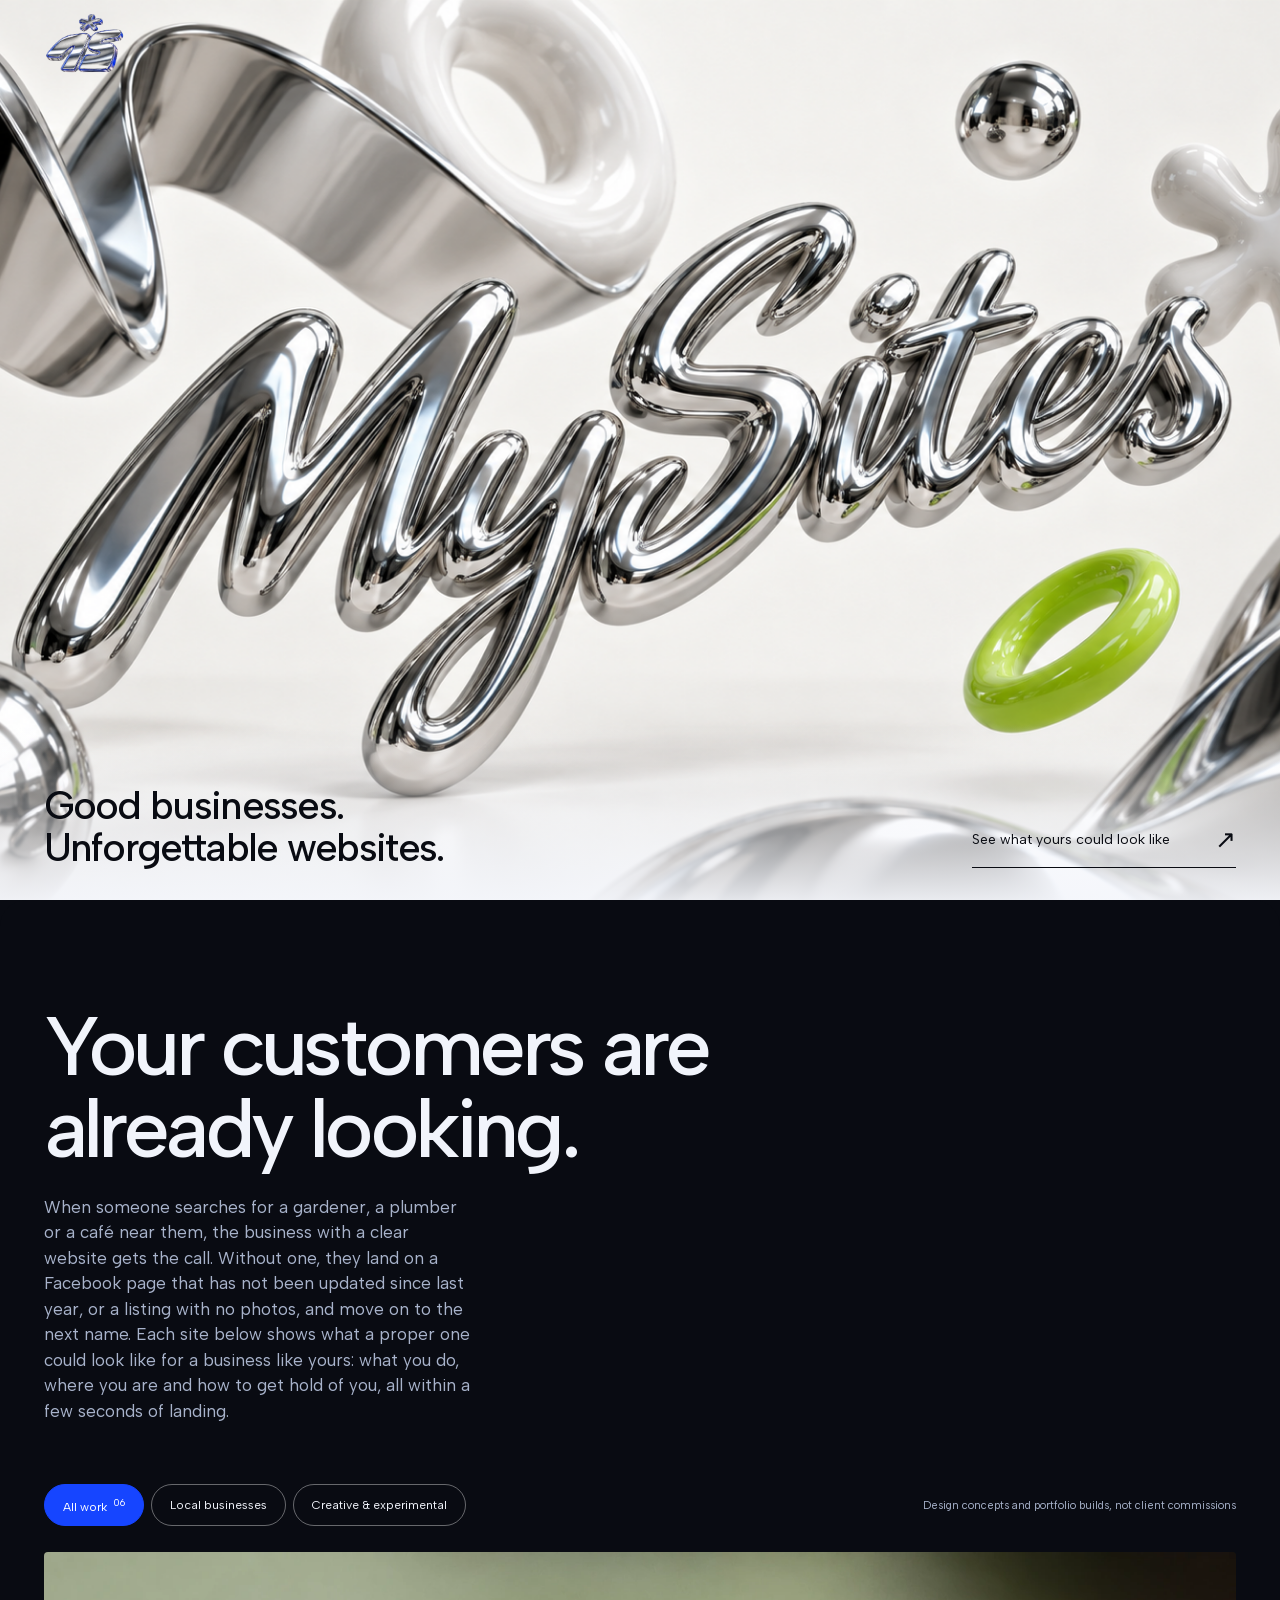
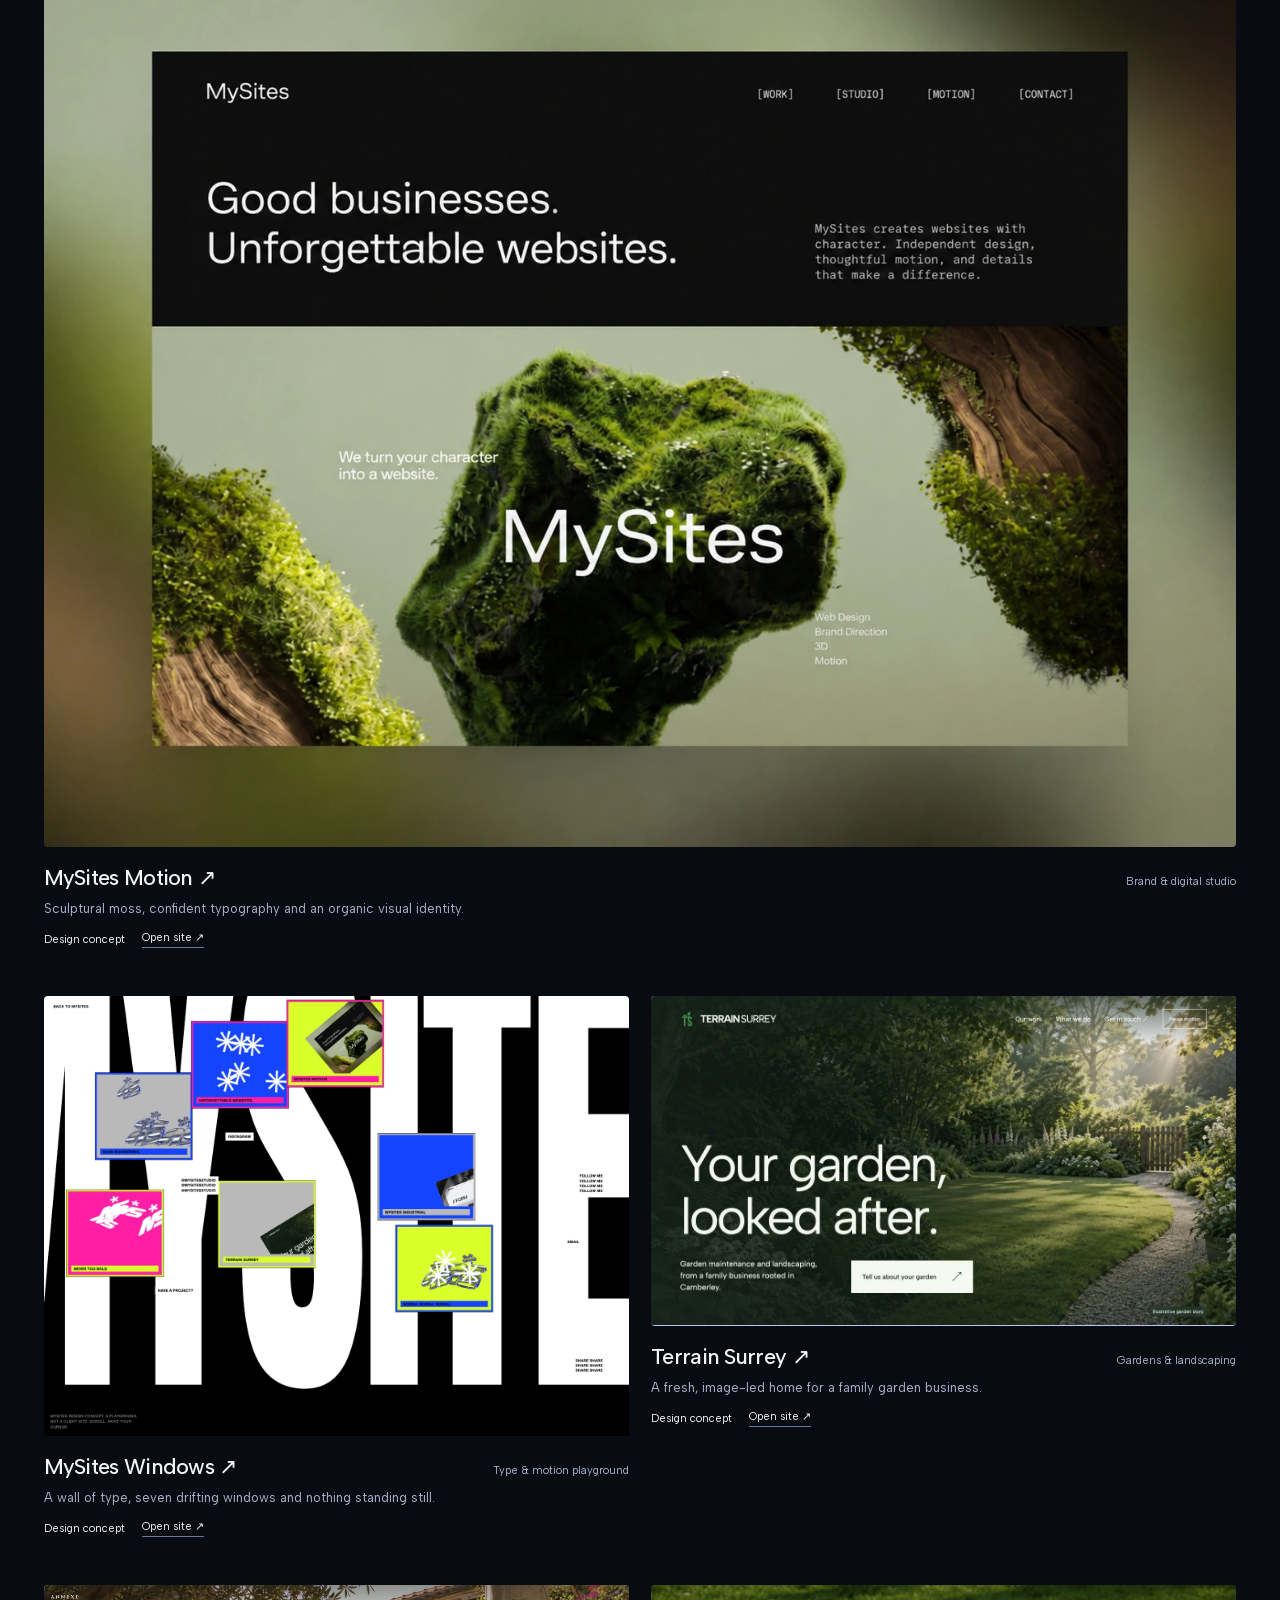
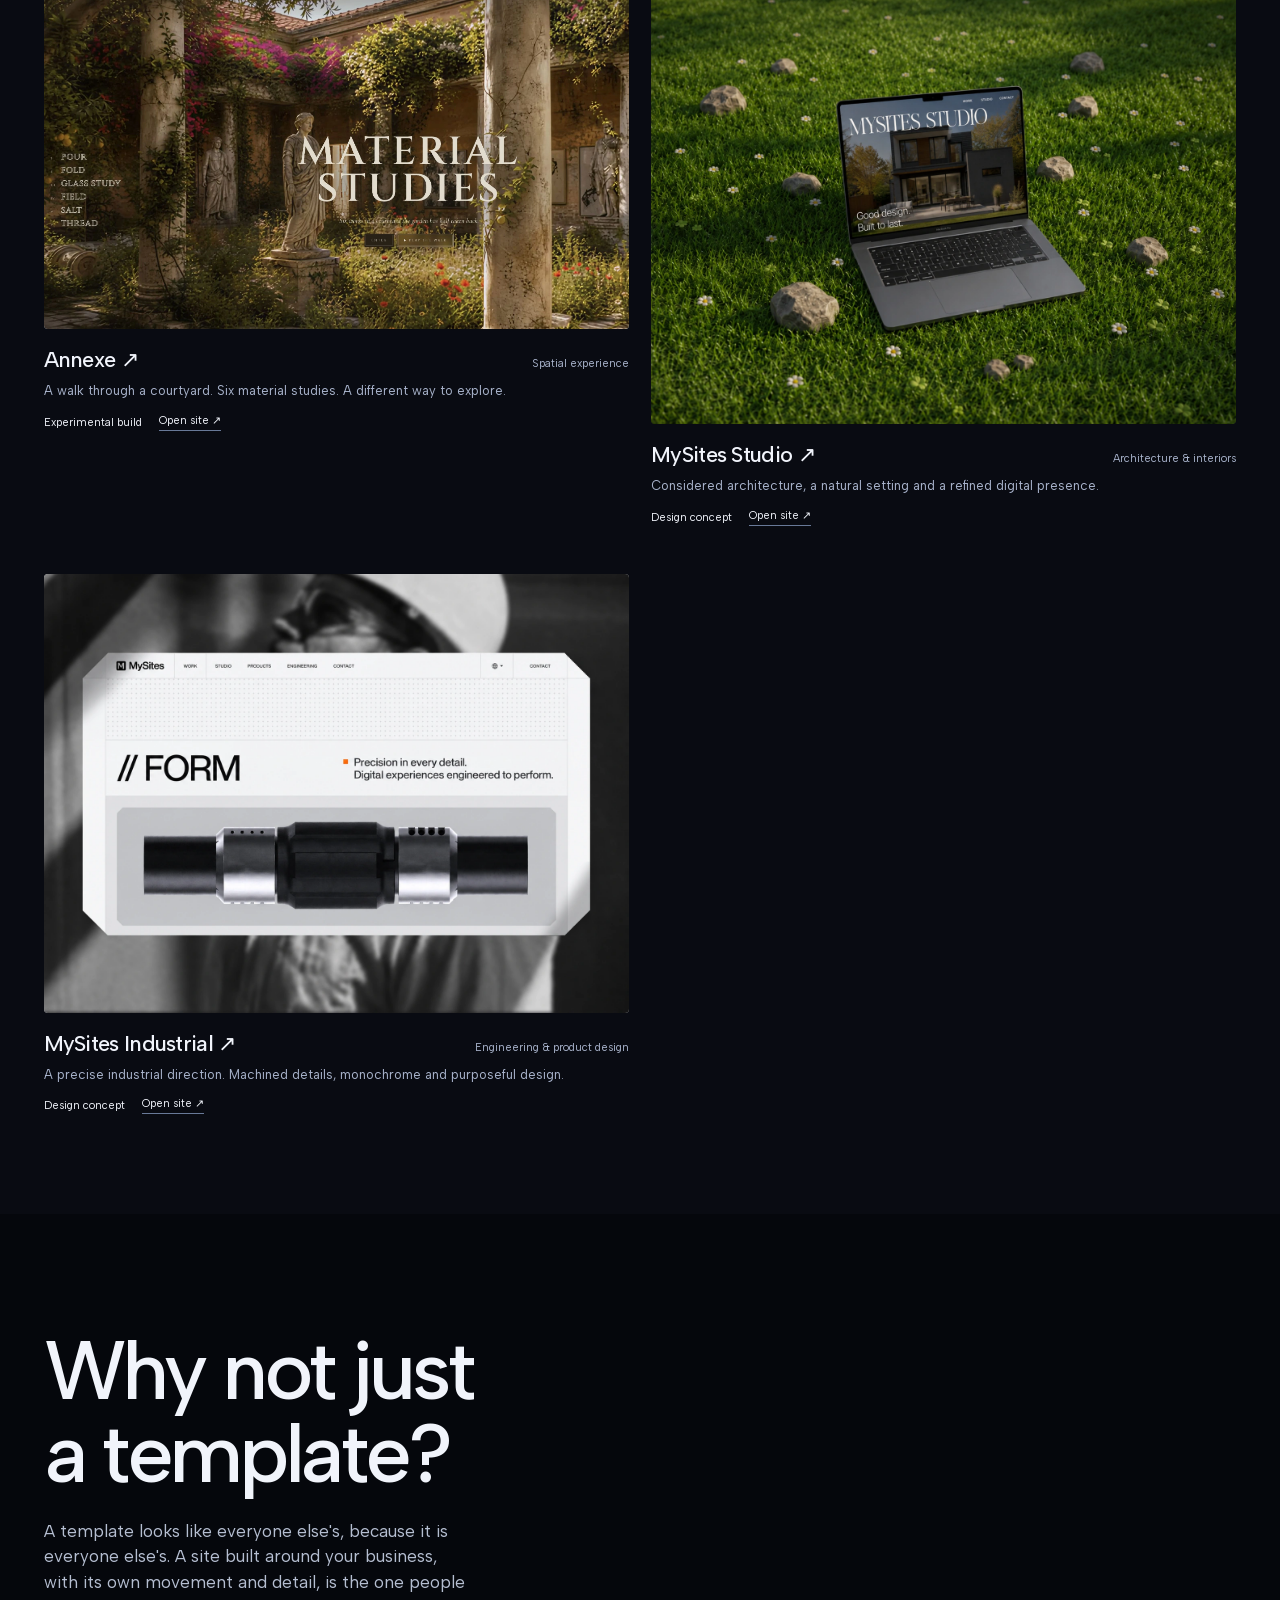
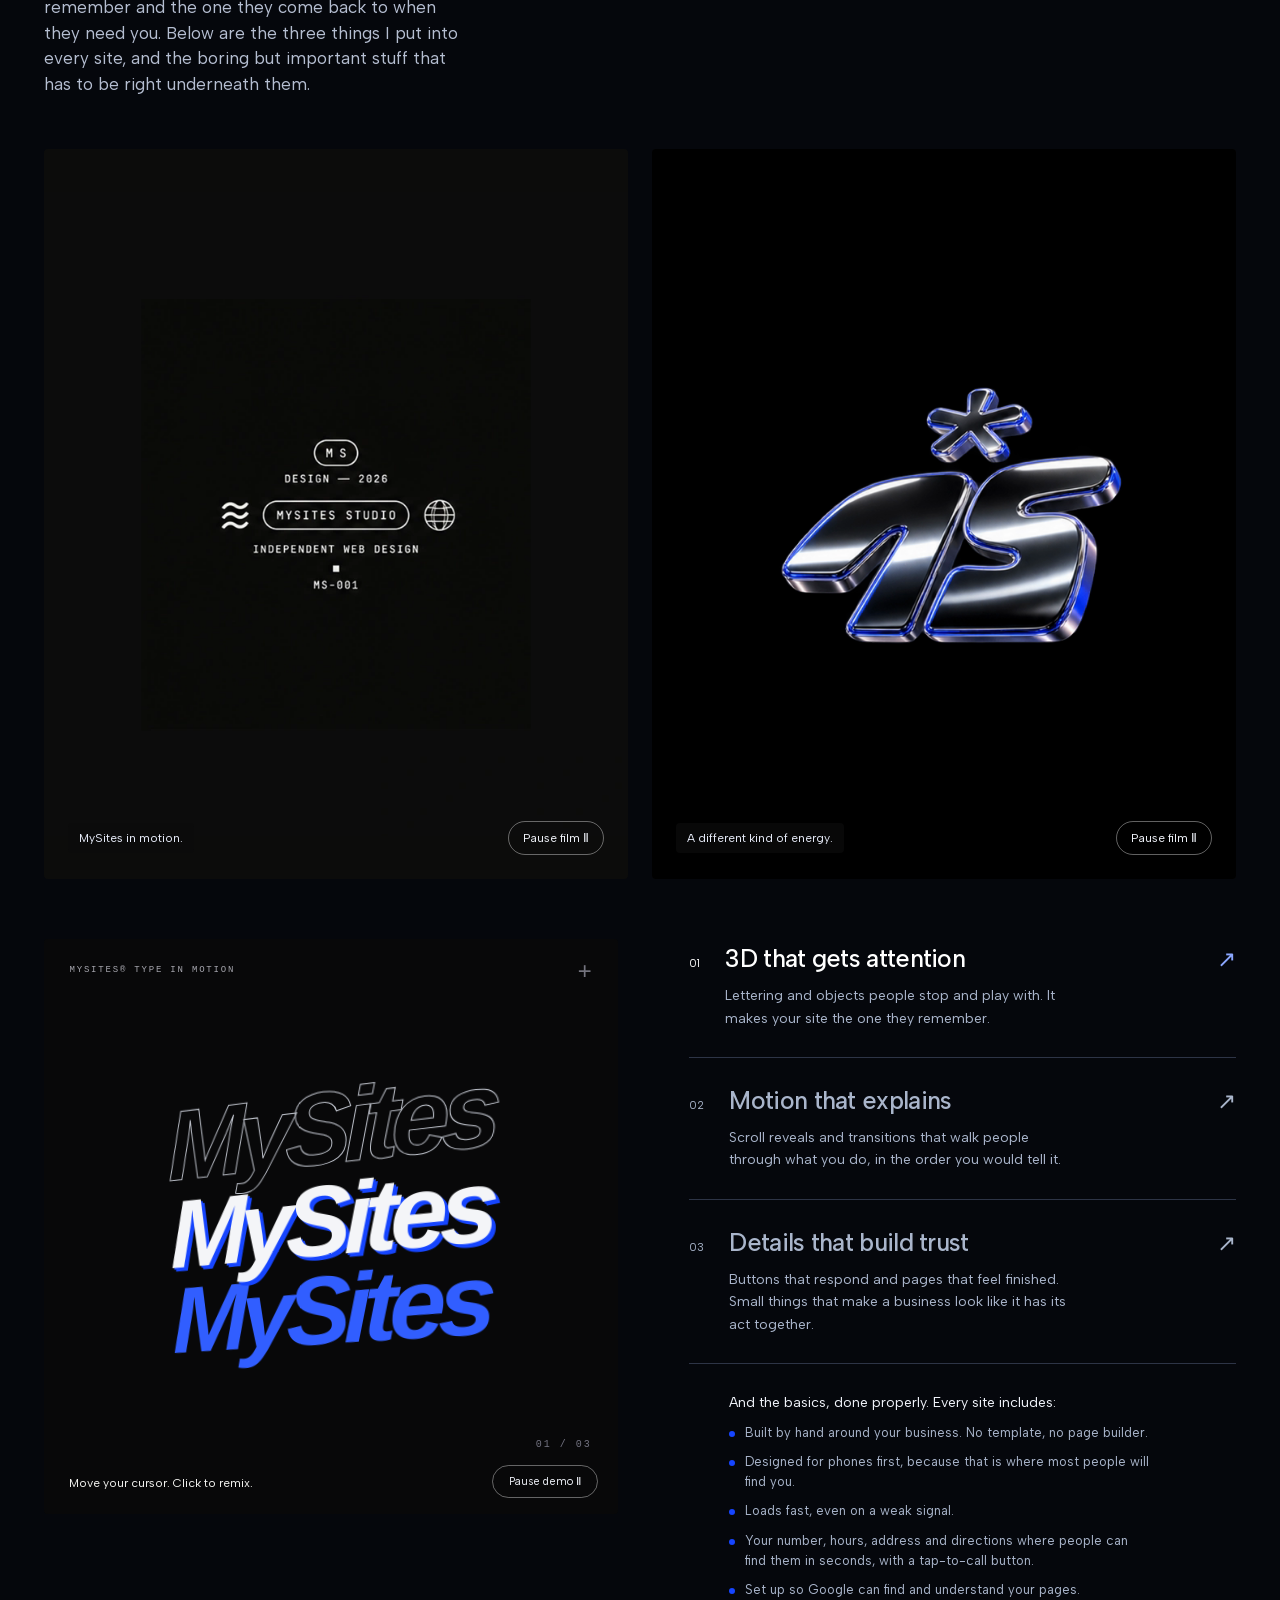
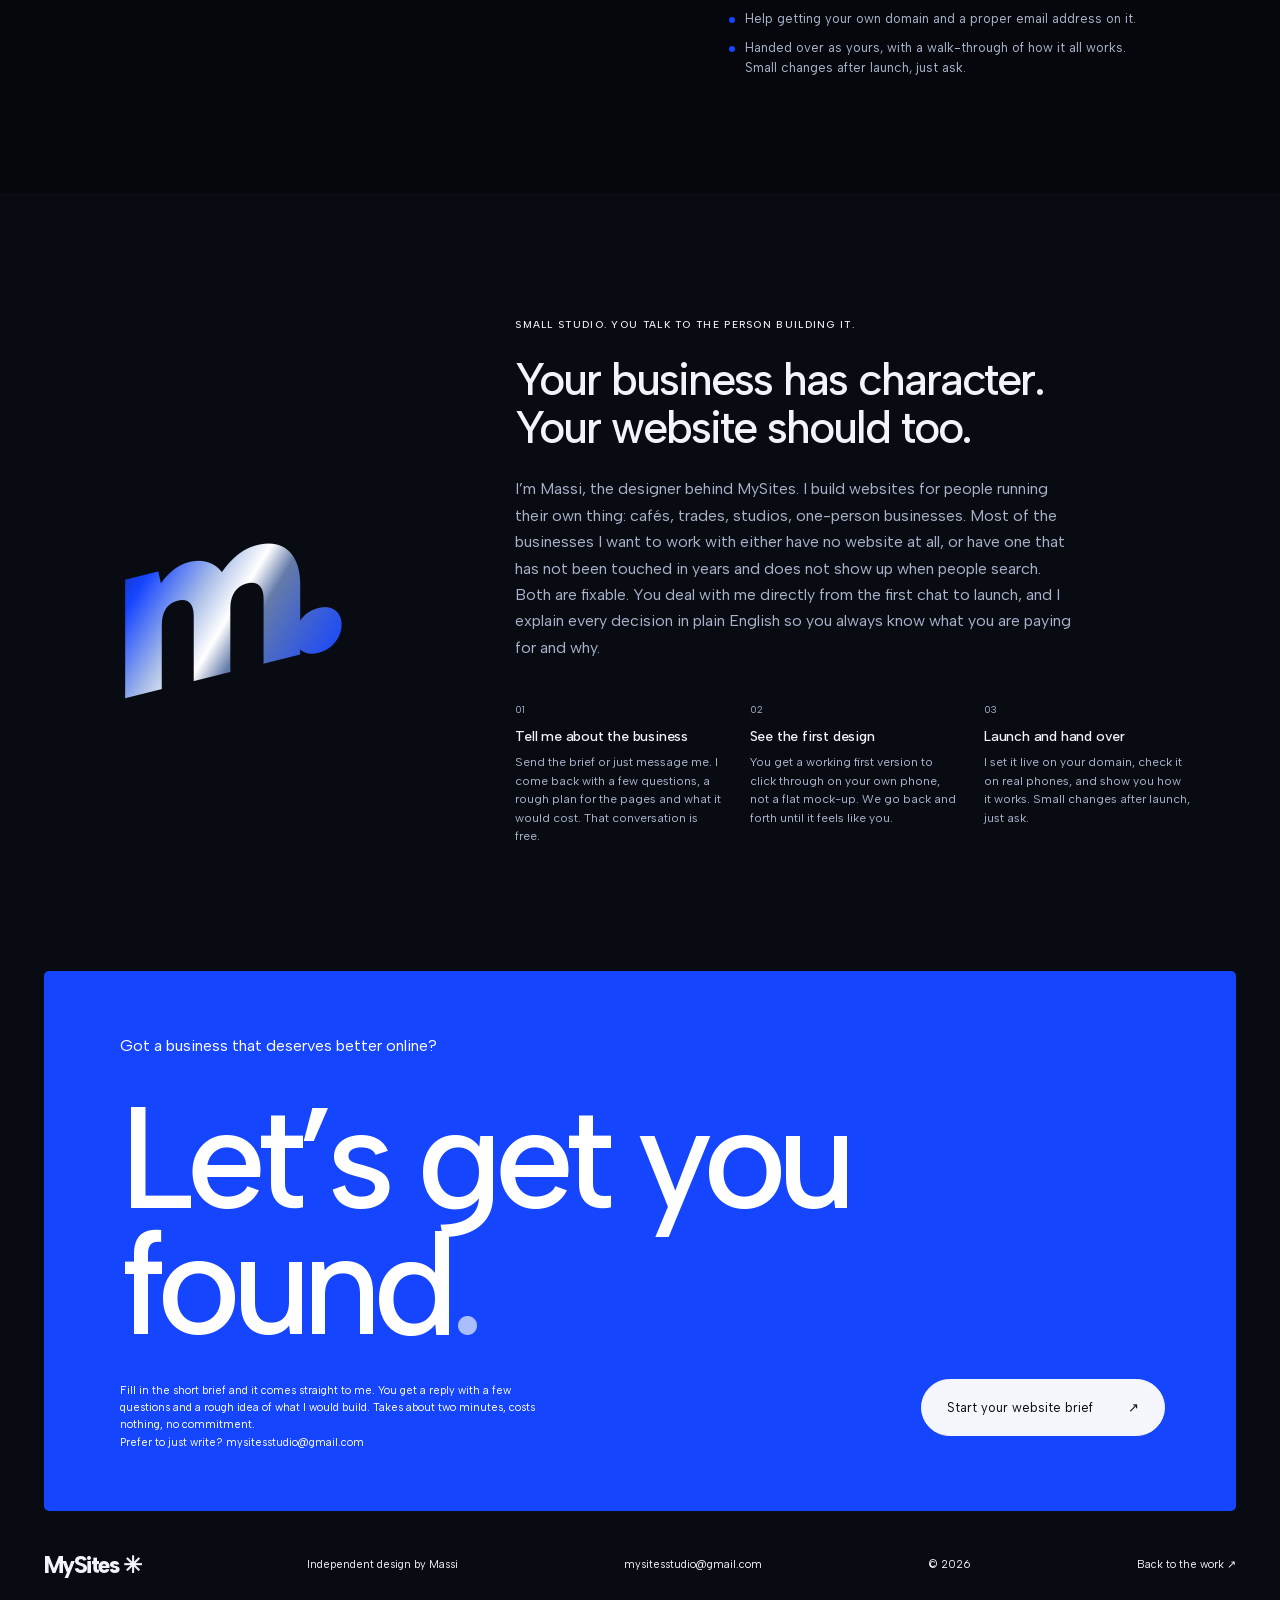
==== index.html @ cdf66509 "Smoother, slower preview scrub and softer page scroll Co-Authored-By: Claude Fable 5.1 <noreply@anth" ====
<!doctype html>
<html lang="en-GB">
<head><base href="08-portfolio/">
<meta charset="utf-8"><meta name="viewport" content="width=device-width,initial-scale=1">
<title>MySites. Websites for local businesses, by Massi.</title>
<meta name="description" content="MySites builds websites for local businesses that need to be found, trusted and called. Independent web design by Massi. Start with a short brief.">
<meta name="theme-color" content="#090b12">
<link rel="icon" href="data:image/svg+xml,%3Csvg xmlns='http://www.w3.org/2000/svg' viewBox='0 0 64 64'%3E%3Crect width='64' height='64' rx='12' fill='%23d4ff38'/%3E%3Ctext x='12' y='47' font-size='45' font-family='Arial' font-weight='bold'%3Em%3C/text%3E%3C/svg%3E">
<link rel="preload" as="image" href="assets/mysites-chrome-gpt.png">
<link rel="stylesheet" href="assets/vendor/lenis.css"><link rel="stylesheet" href="style.css?v=37">
</head>
<body>
<a class="skip" href="#work">Skip to work</a>
<header class="header">
<a href="#" class="brand brand-mark" aria-label="MySites home"><img src="assets/mysites-monogram.webp" alt="MySites" width="443" height="338" decoding="async"></a>

</header>
<main>
<div class="hero-runway" id="hero-runway" data-film="assets/mysites-seedance2-upscaled.mp4">
<section class="hero" aria-labelledby="hero-title">
<div class="hero-top"><span>Independent web design. A little less ordinary.</span><div class="scene-tools" id="film-controls" hidden><button id="film-play" type="button">Play film ▷</button><button id="film-pause" type="button" aria-pressed="false">Pause motion Ⅱ</button></div></div>
<div id="stage" role="img" aria-label="MySites in mirror-polished chrome, surrounded by sculpted silver ribbons and porcelain objects"><img class="hero-poster" src="assets/mysites-chrome-gpt.png" alt="" width="1672" height="941" fetchpriority="high"><video id="hero-film" muted playsinline preload="none" aria-hidden="true" disablepictureinpicture></video></div>
<div class="hero-bottom"><h1 id="hero-title">Good businesses.<br>Unforgettable websites.</h1><a href="#work" class="work-link">See what yours could look like <span aria-hidden="true">↗</span></a></div>
</section>
</div>
<section class="work-section" id="work" aria-labelledby="work-title">
<div class="section-heading"><h2 id="work-title">Your customers are<br>already looking.</h2><p>When someone searches for a gardener, a plumber or a café near them, the business with a clear website gets the call. Without one, they land on a Facebook page that has not been updated since last year, or a listing with no photos, and move on to the next name. Each site below shows what a proper one could look like for a business like yours: what you do, where you are and how to get hold of you, all within a few seconds of landing.</p></div>
<div class="work-bar"><div role="group" aria-label="Filter projects" class="filters"><button class="active" data-filter="all" aria-pressed="true">All work <sup>06</sup></button><button data-filter="business" aria-pressed="false">Local businesses</button><button data-filter="creative" aria-pressed="false">Creative & experimental</button></div><span class="work-note">Design concepts and portfolio builds, not client commissions</span></div>
<p id="filter-status" class="sr-only" aria-live="polite"></p>
<div id="projects" class="projects"></div>
</section>
<section id="playground" class="playground" aria-labelledby="play-title">
<div class="play-intro"><h2 id="play-title">Why not just<br>a template?</h2><p>A template looks like everyone else's, because it is everyone else's. A site built around your business, with its own movement and detail, is the one people remember and the one they come back to when they need you. Below are the three things I put into every site, and the boring but important stuff that has to be right underneath them.</p></div>
<div class="brand-studies">
<figure class="brand-ident"><video id="brand-ident-film" muted loop playsinline preload="metadata" poster="assets/mysites-brand-ident.webp" aria-label="MySites motion identity: five fast-cut monochrome studio layouts"><source src="assets/mysites-brand-ident.mp4" type="video/mp4"></video><figcaption><span>MySites in motion.</span><button id="ident-pause" type="button" aria-pressed="false" aria-label="Pause monochrome film">Pause film Ⅱ</button></figcaption></figure>
<figure class="brand-ident"><video id="montage-film" muted loop playsinline preload="metadata" poster="assets/montage/a0.png" aria-label="MySites chrome and cobalt motion film"><source src="assets/mysites-fast-montage.mp4?v=2" type="video/mp4"></video><figcaption><span>A different kind of energy.</span><button type="button" aria-pressed="false" aria-label="Pause chrome film">Pause film Ⅱ</button></figcaption></figure>
</div>
<div class="play-layout">
<div class="experiment" data-demo="3d"><div class="identity-stage"><span class="identity-label">MYSITES® TYPE IN MOTION</span><span class="identity-cross" aria-hidden="true">+</span><button class="identity-remix" type="button" aria-label="Remix the MySites typography" data-layout="0"><span class="identity-stack" aria-hidden="true"><span>MySites</span><span>MySites</span><span>MySites</span></span></button><span class="identity-index" aria-hidden="true">01 / 03</span></div><div class="demo-type" aria-hidden="true"><span>Make</span><span>your</span><span>move.</span></div><div class="demo-interact" aria-hidden="true"><div class="demo-button">Hello, you. <span>↗</span></div><span class="demo-hint">Move your pointer around</span></div><span class="experiment-caption">Move your cursor. Click to remix.</span><button id="demo-pause" aria-pressed="false" type="button">Pause demo Ⅱ</button></div>
<div class="capabilities"><button class="capability active" data-demo="3d" aria-pressed="true"><span class="cap-number">01</span><span><strong>3D that gets attention</strong><small>Lettering and objects people stop and play with. It makes your site the one they remember.</small></span><span class="cap-arrow">↗</span></button><button class="capability" data-demo="motion" aria-pressed="false"><span class="cap-number">02</span><span><strong>Motion that explains</strong><small>Scroll reveals and transitions that walk people through what you do, in the order you would tell it.</small></span><span class="cap-arrow">↗</span></button><button class="capability" data-demo="interaction" aria-pressed="false"><span class="cap-number">03</span><span><strong>Details that build trust</strong><small>Buttons that respond and pages that feel finished. Small things that make a business look like it has its act together.</small></span><span class="cap-arrow">↗</span></button><div class="foundation"><strong>And the basics, done properly. Every site includes:</strong><ul class="includes"><li>Built by hand around your business. No template, no page builder.</li><li>Designed for phones first, because that is where most people will find you.</li><li>Loads fast, even on a weak signal.</li><li>Your number, hours, address and directions where people can find them in seconds, with a tap-to-call button.</li><li>Set up so Google can find and understand your pages.</li><li>Help getting your own domain and a proper email address on it.</li><li>Handed over as yours, with a walk-through of how it all works. Small changes after launch, just ask.</li></ul></div></div>
</div>
</section>
<section class="about" aria-labelledby="about-title"><span class="about-mark" aria-hidden="true">m.</span><div><p class="kicker">SMALL STUDIO. YOU TALK TO THE PERSON BUILDING IT.</p><h2 id="about-title">Your business has character.<br>Your website should too.</h2><p>I’m Massi, the designer behind MySites. I build websites for people running their own thing: cafés, trades, studios, one-person businesses. Most of the businesses I want to work with either have no website at all, or have one that has not been touched in years and does not show up when people search. Both are fixable. You deal with me directly from the first chat to launch, and I explain every decision in plain English so you always know what you are paying for and why.</p><div class="process"><span><b>01</b><strong>Tell me about the business</strong><small>Send the brief or just message me. I come back with a few questions, a rough plan for the pages and what it would cost. That conversation is free.</small></span><span><b>02</b><strong>See the first design</strong><small>You get a working first version to click through on your own phone, not a flat mock-up. We go back and forth until it feels like you.</small></span><span><b>03</b><strong>Launch and hand over</strong><small>I set it live on your domain, check it on real phones, and show you how it works. Small changes after launch, just ask.</small></span></div></div></section>
<section id="contact" class="contact" aria-labelledby="contact-title"><p>Got a business that deserves better online?</p><h2 id="contact-title">Let’s get you<br>found<span>.</span></h2><button class="contact-button" id="open-brief">Start your website brief <span aria-hidden="true">↗</span></button><p class="contact-note">Fill in the short brief and it comes straight to me. You get a reply with a few questions and a rough idea of what I would build. Takes about two minutes, costs nothing, no commitment.<br>Prefer to just write? <a href="mailto:mysitesstudio@gmail.com">mysitesstudio@gmail.com</a></p></section>
</main>
<footer><a href="#" class="brand">MySites<span aria-hidden="true">✳</span></a><span>Independent design by Massi</span><a href="mailto:mysitesstudio@gmail.com">mysitesstudio@gmail.com</a><span>© 2026</span><a href="#work">Back to the work ↗</a></footer>
<dialog id="brief-dialog" aria-labelledby="brief-title"><form id="brief-form"><div class="dialog-top"><p class="kicker">YOUR PROJECT BRIEF</p><button type="button" id="close-brief" aria-label="Close project brief">×</button></div><h2 id="brief-title">Tell me about it.</h2><p class="brief-note">This opens an email to mysitesstudio@gmail.com with your answers filled in. Nothing is stored on this site.</p><label for="business">Business name</label><input id="business" name="business" required maxlength="120" autocomplete="organization"><label for="service">What do you need?</label><select id="service" name="service"><option>A first website</option><option>A website refresh</option><option>A portfolio or creative site</option><option>3D and animation</option></select><label for="details">A little about your project</label><textarea id="details" name="details" required maxlength="3000" rows="4" placeholder="What do you do, and what should the website get people to do? Call, book, visit, order?"></textarea><button class="save-brief" type="submit">Email your brief ↗</button><p id="brief-status" role="status"></p></form></dialog>

<script src="identity.js?v=1" defer></script><script type="module" src="scroll.js?v=2"></script>
<script src="main.js?v=17" defer></script><script type="module" src="hero.js?v=12"></script>
</body></html>
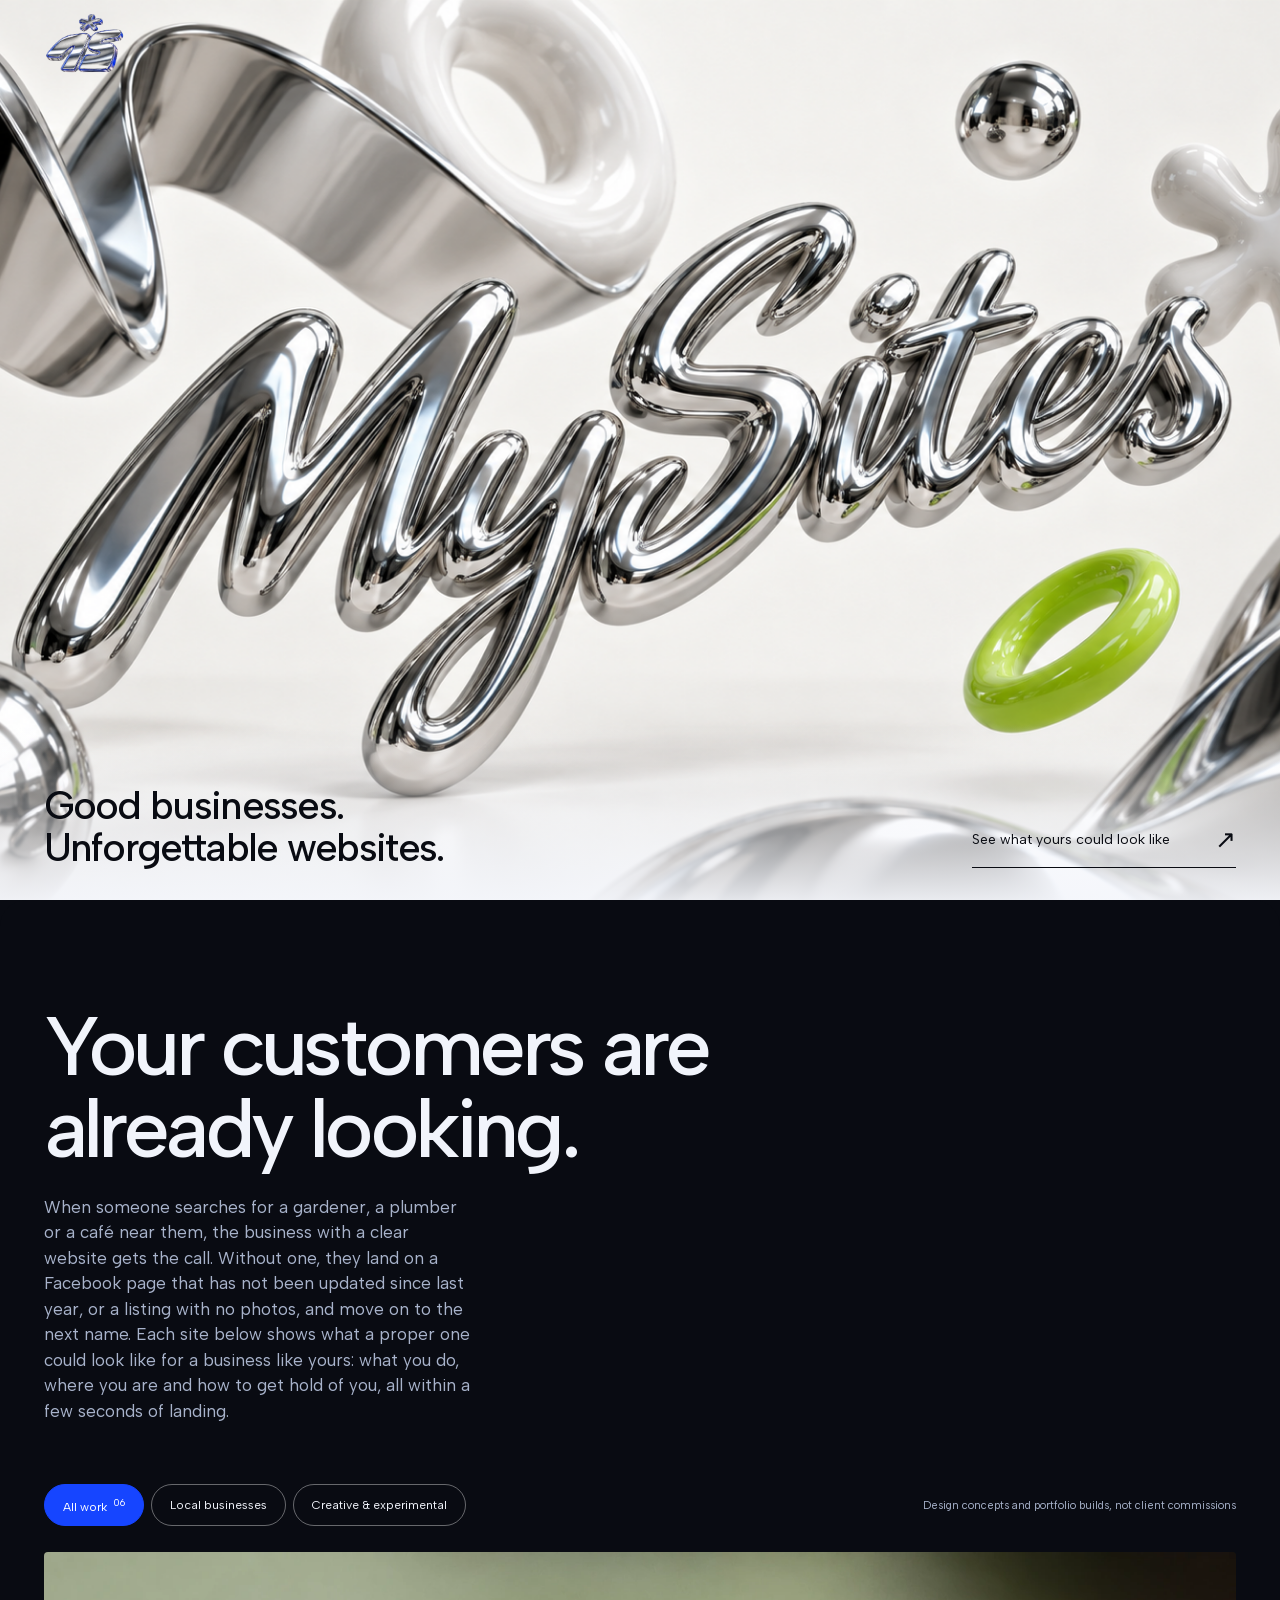
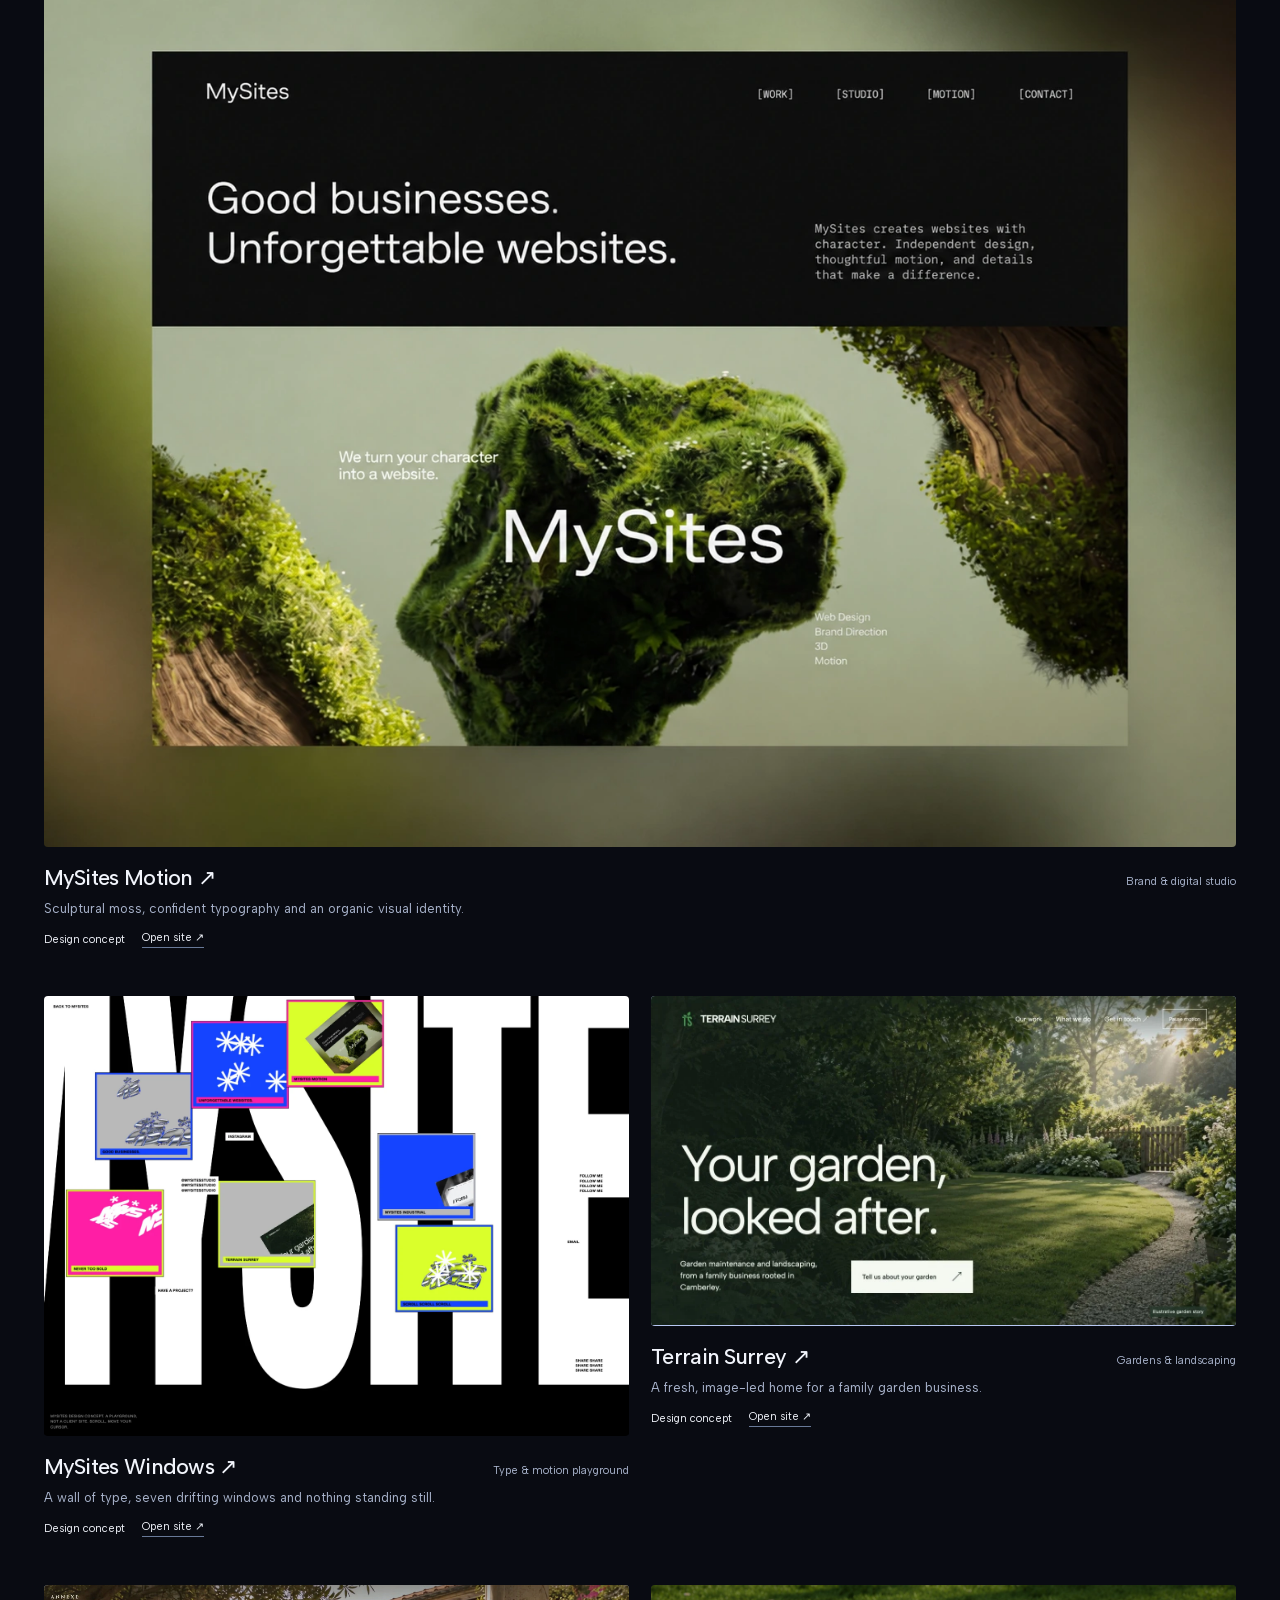
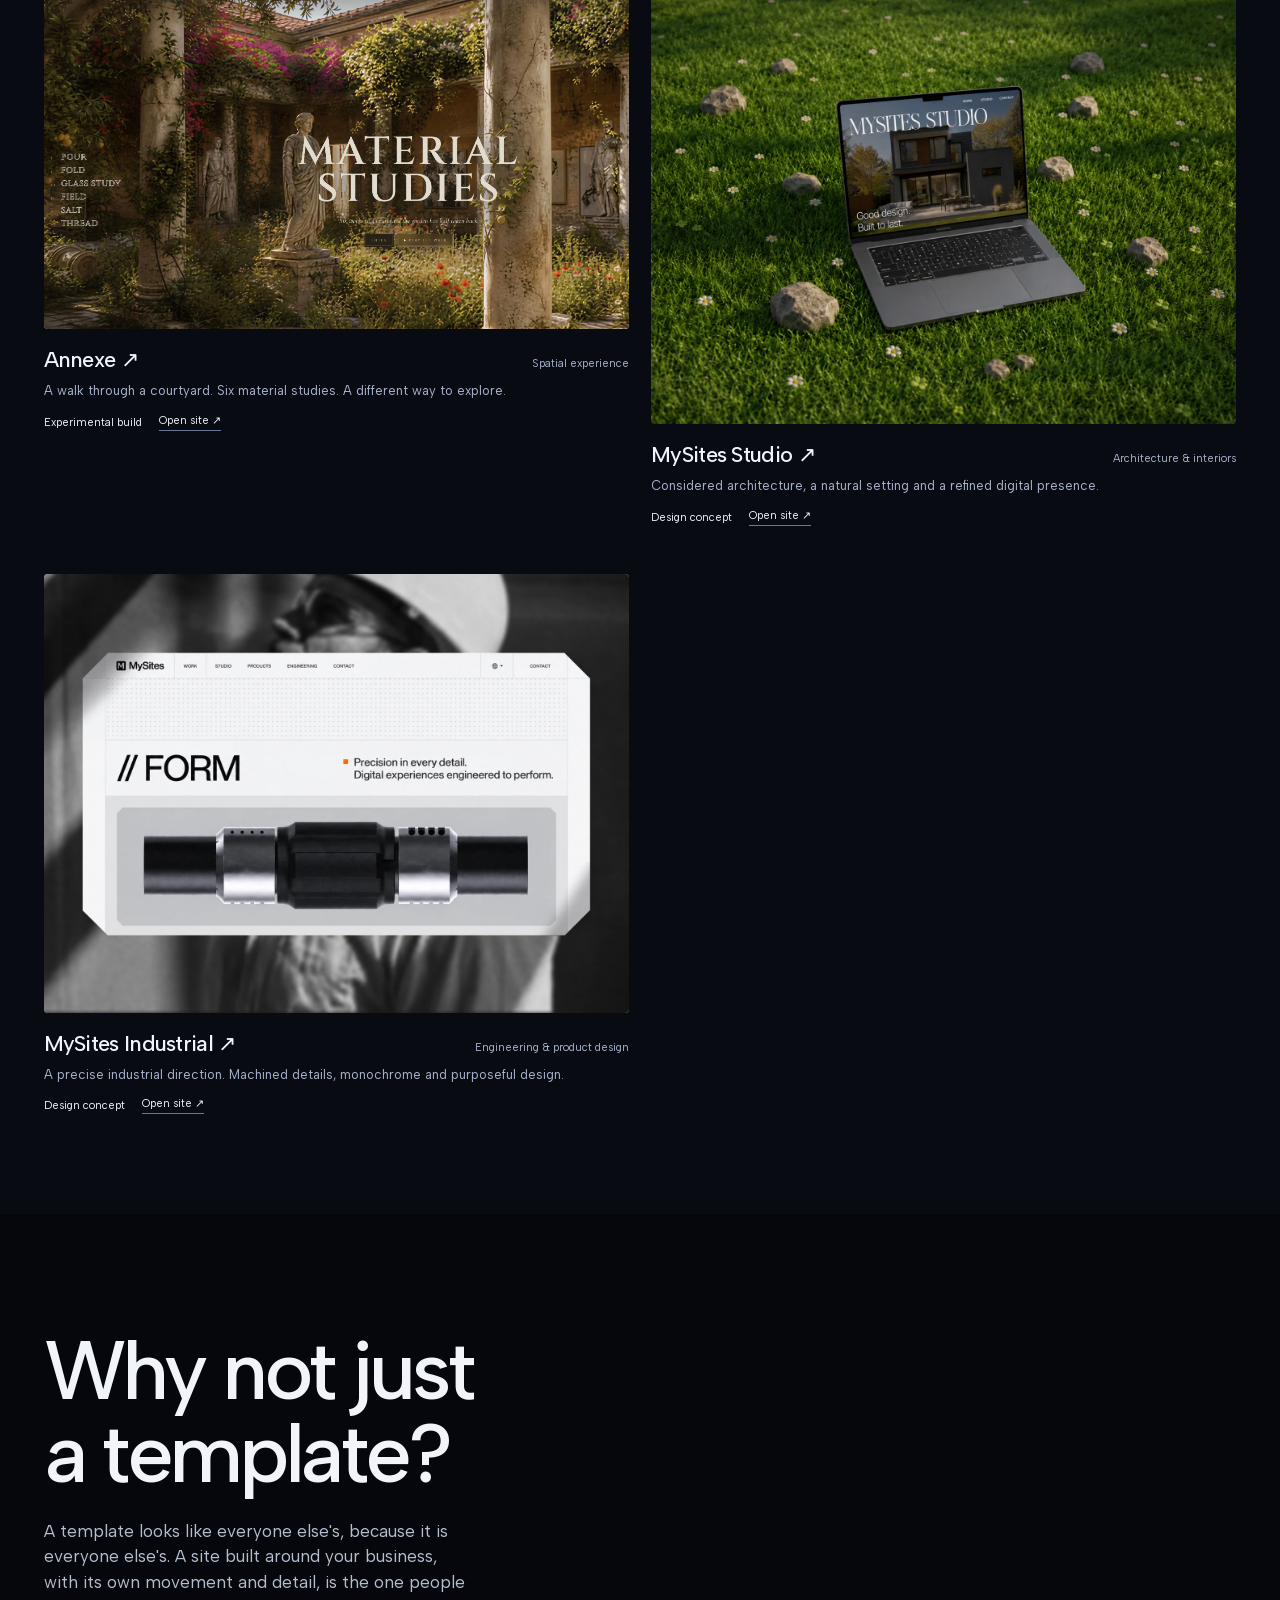
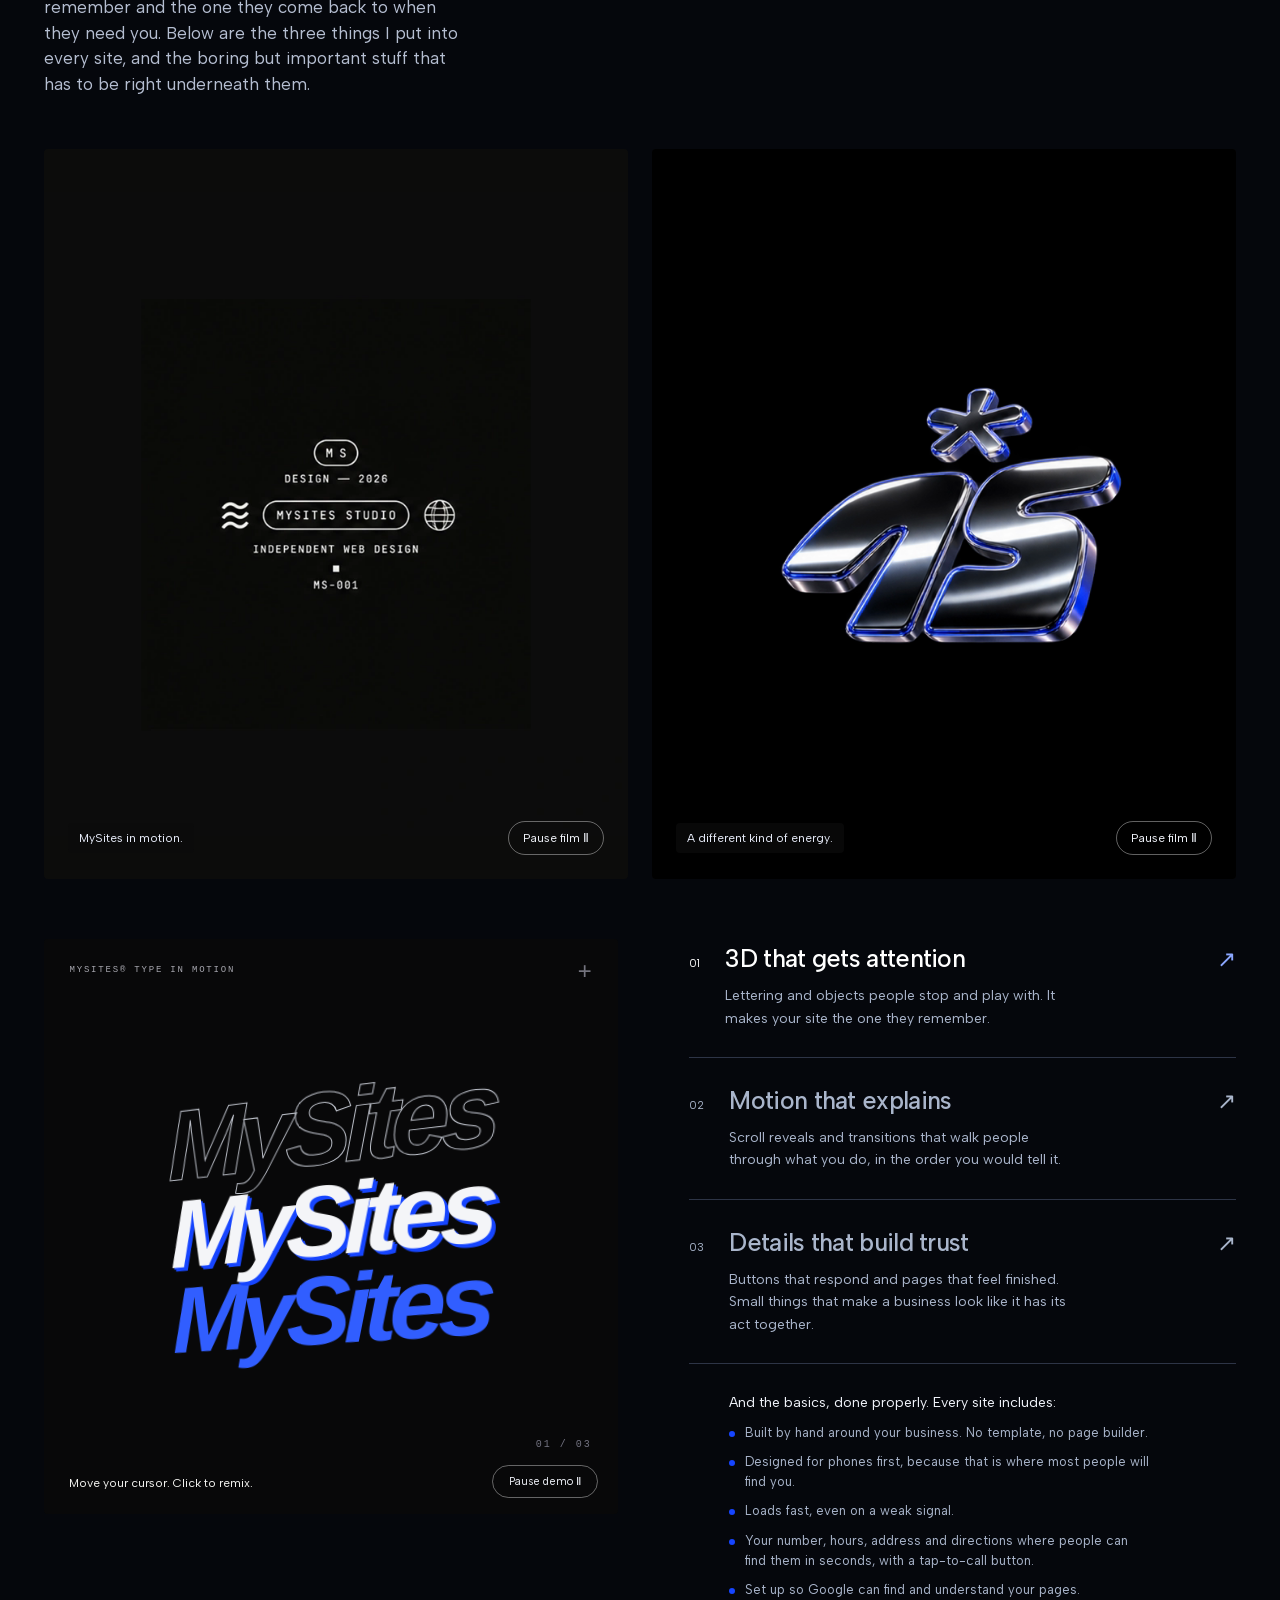
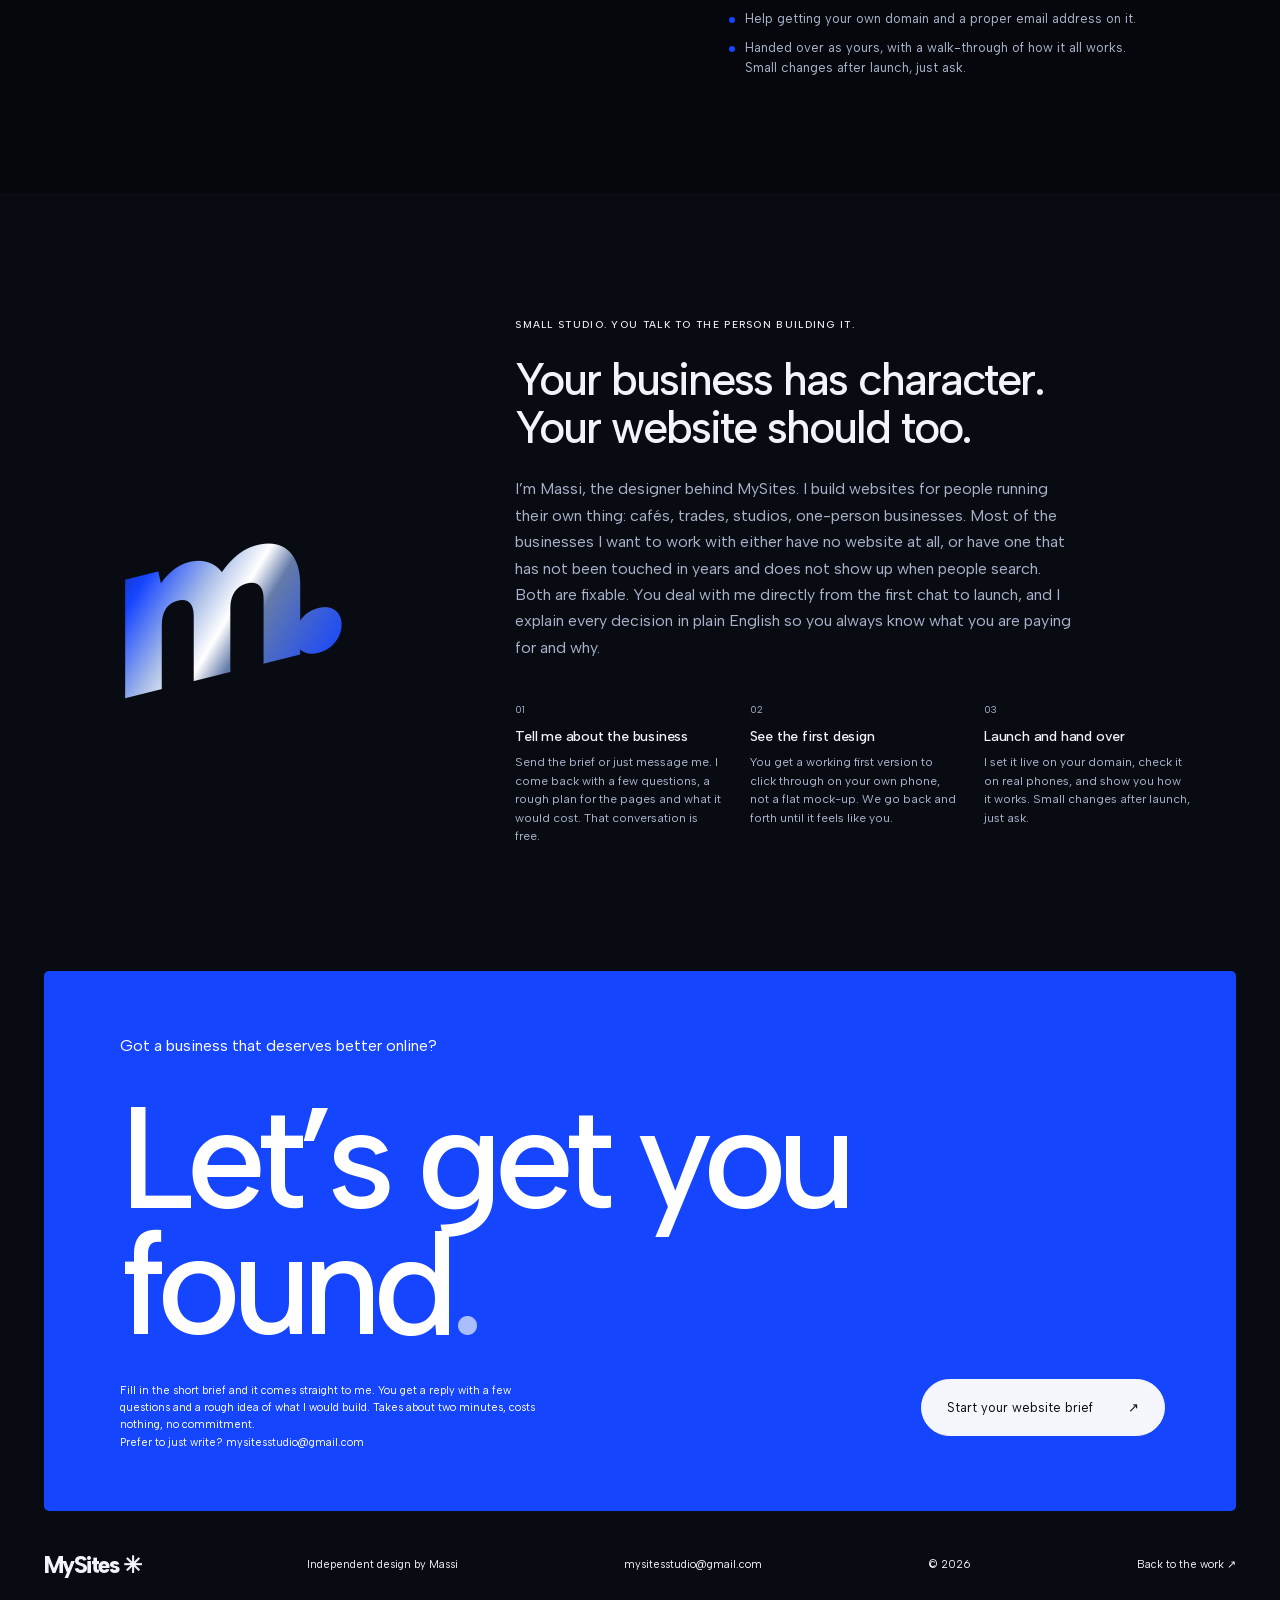
==== commit 58e58301: "Still preview for MySites Studio, much slower Annexe scrub Co-Authored-By: Claude Fable 5.1 <noreply" ====
--- a/index.html
+++ b/index.html
@@ -47,5 +47,5 @@
 <dialog id="brief-dialog" aria-labelledby="brief-title"><form id="brief-form"><div class="dialog-top"><p class="kicker">YOUR PROJECT BRIEF</p><button type="button" id="close-brief" aria-label="Close project brief">×</button></div><h2 id="brief-title">Tell me about it.</h2><p class="brief-note">This opens an email to mysitesstudio@gmail.com with your answers filled in. Nothing is stored on this site.</p><label for="business">Business name</label><input id="business" name="business" required maxlength="120" autocomplete="organization"><label for="service">What do you need?</label><select id="service" name="service"><option>A first website</option><option>A website refresh</option><option>A portfolio or creative site</option><option>3D and animation</option></select><label for="details">A little about your project</label><textarea id="details" name="details" required maxlength="3000" rows="4" placeholder="What do you do, and what should the website get people to do? Call, book, visit, order?"></textarea><button class="save-brief" type="submit">Email your brief ↗</button><p id="brief-status" role="status"></p></form></dialog>
 
 <script src="identity.js?v=1" defer></script><script type="module" src="scroll.js?v=2"></script>
-<script src="main.js?v=17" defer></script><script type="module" src="hero.js?v=12"></script>
+<script src="main.js?v=18" defer></script><script type="module" src="hero.js?v=12"></script>
 </body></html>
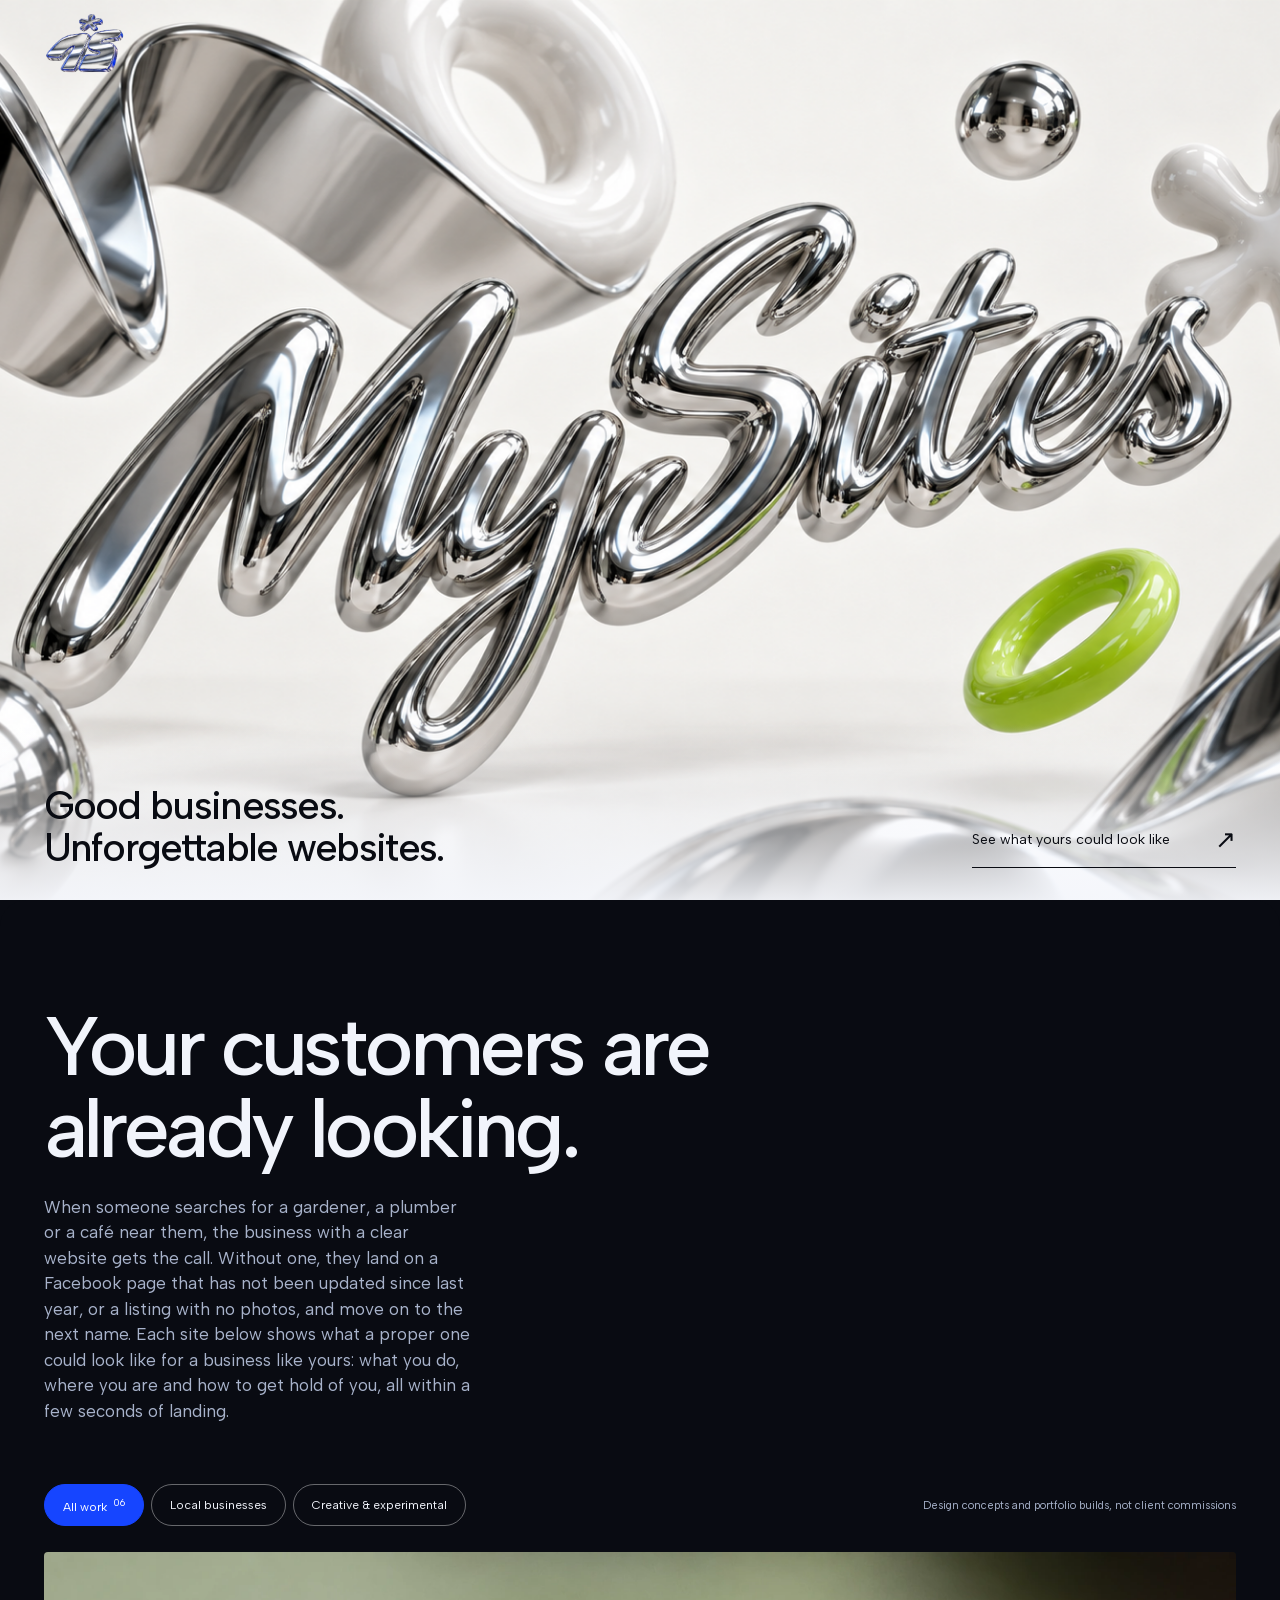
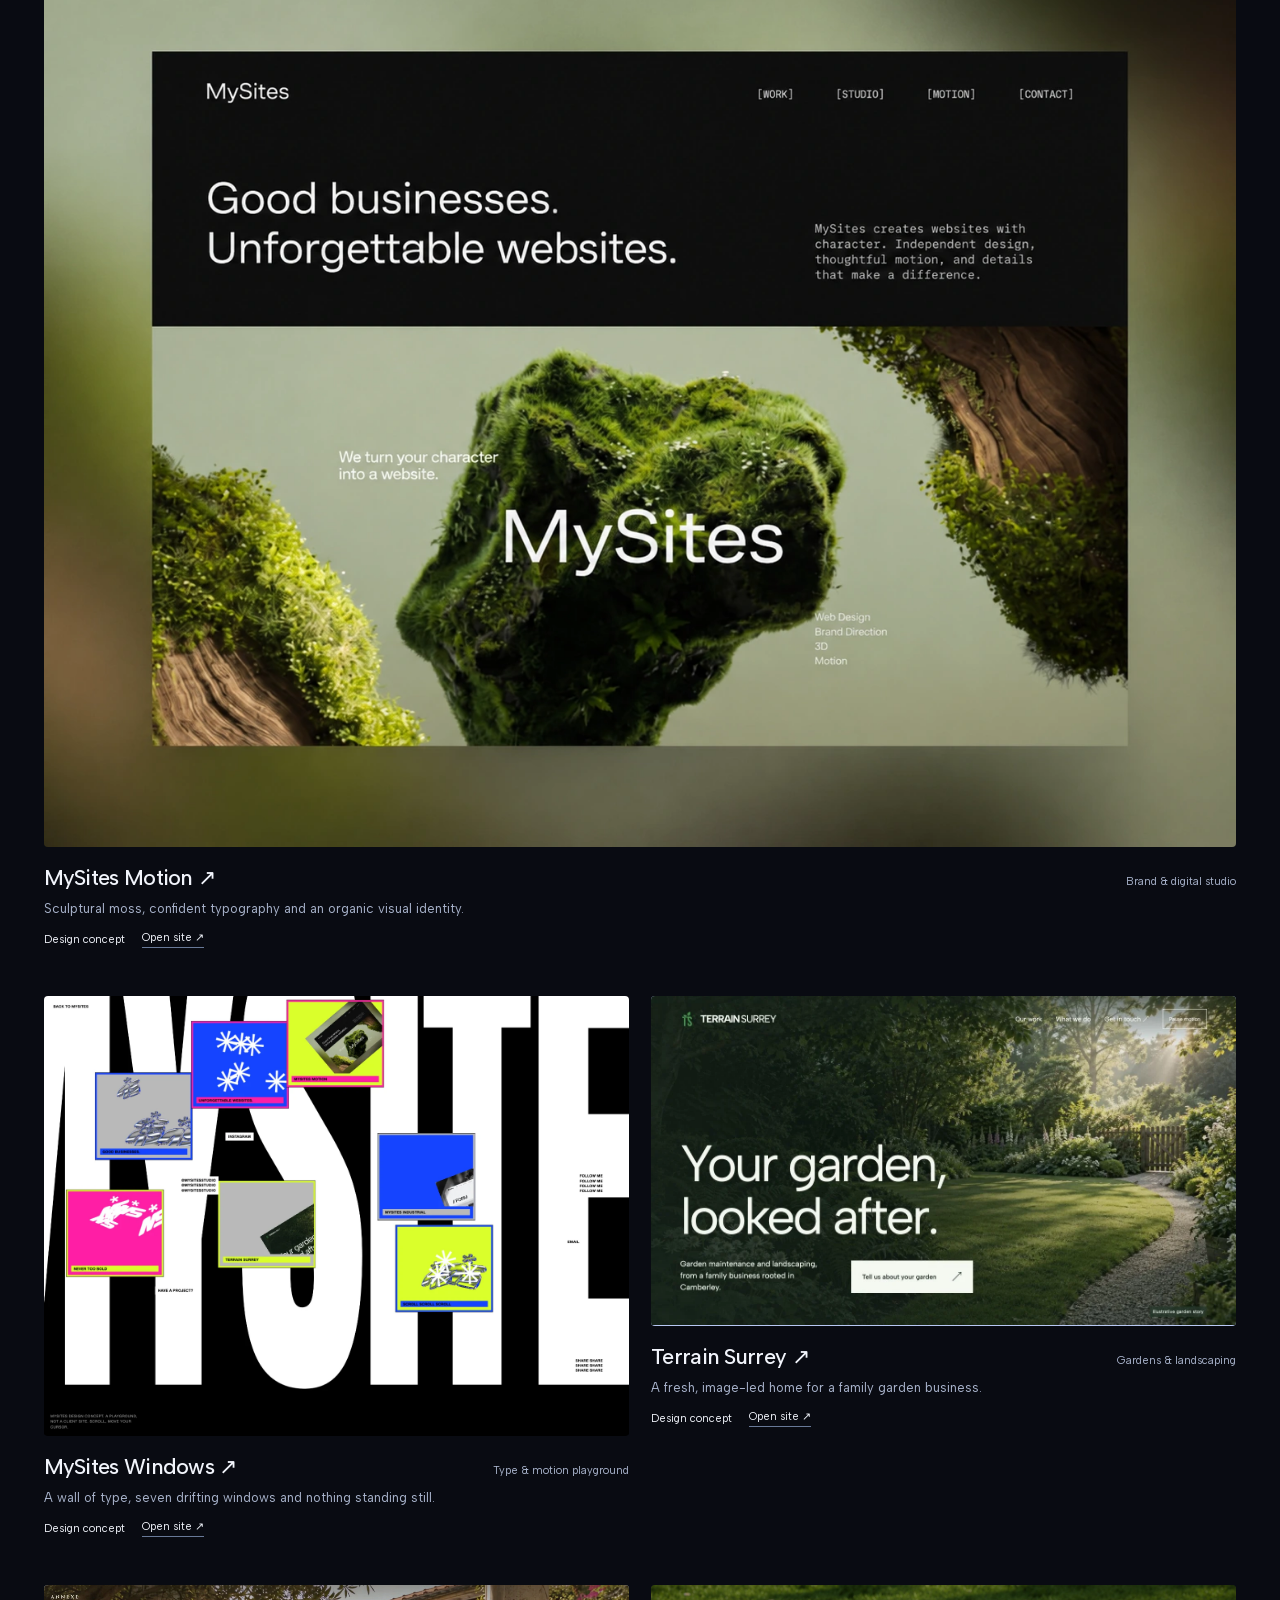
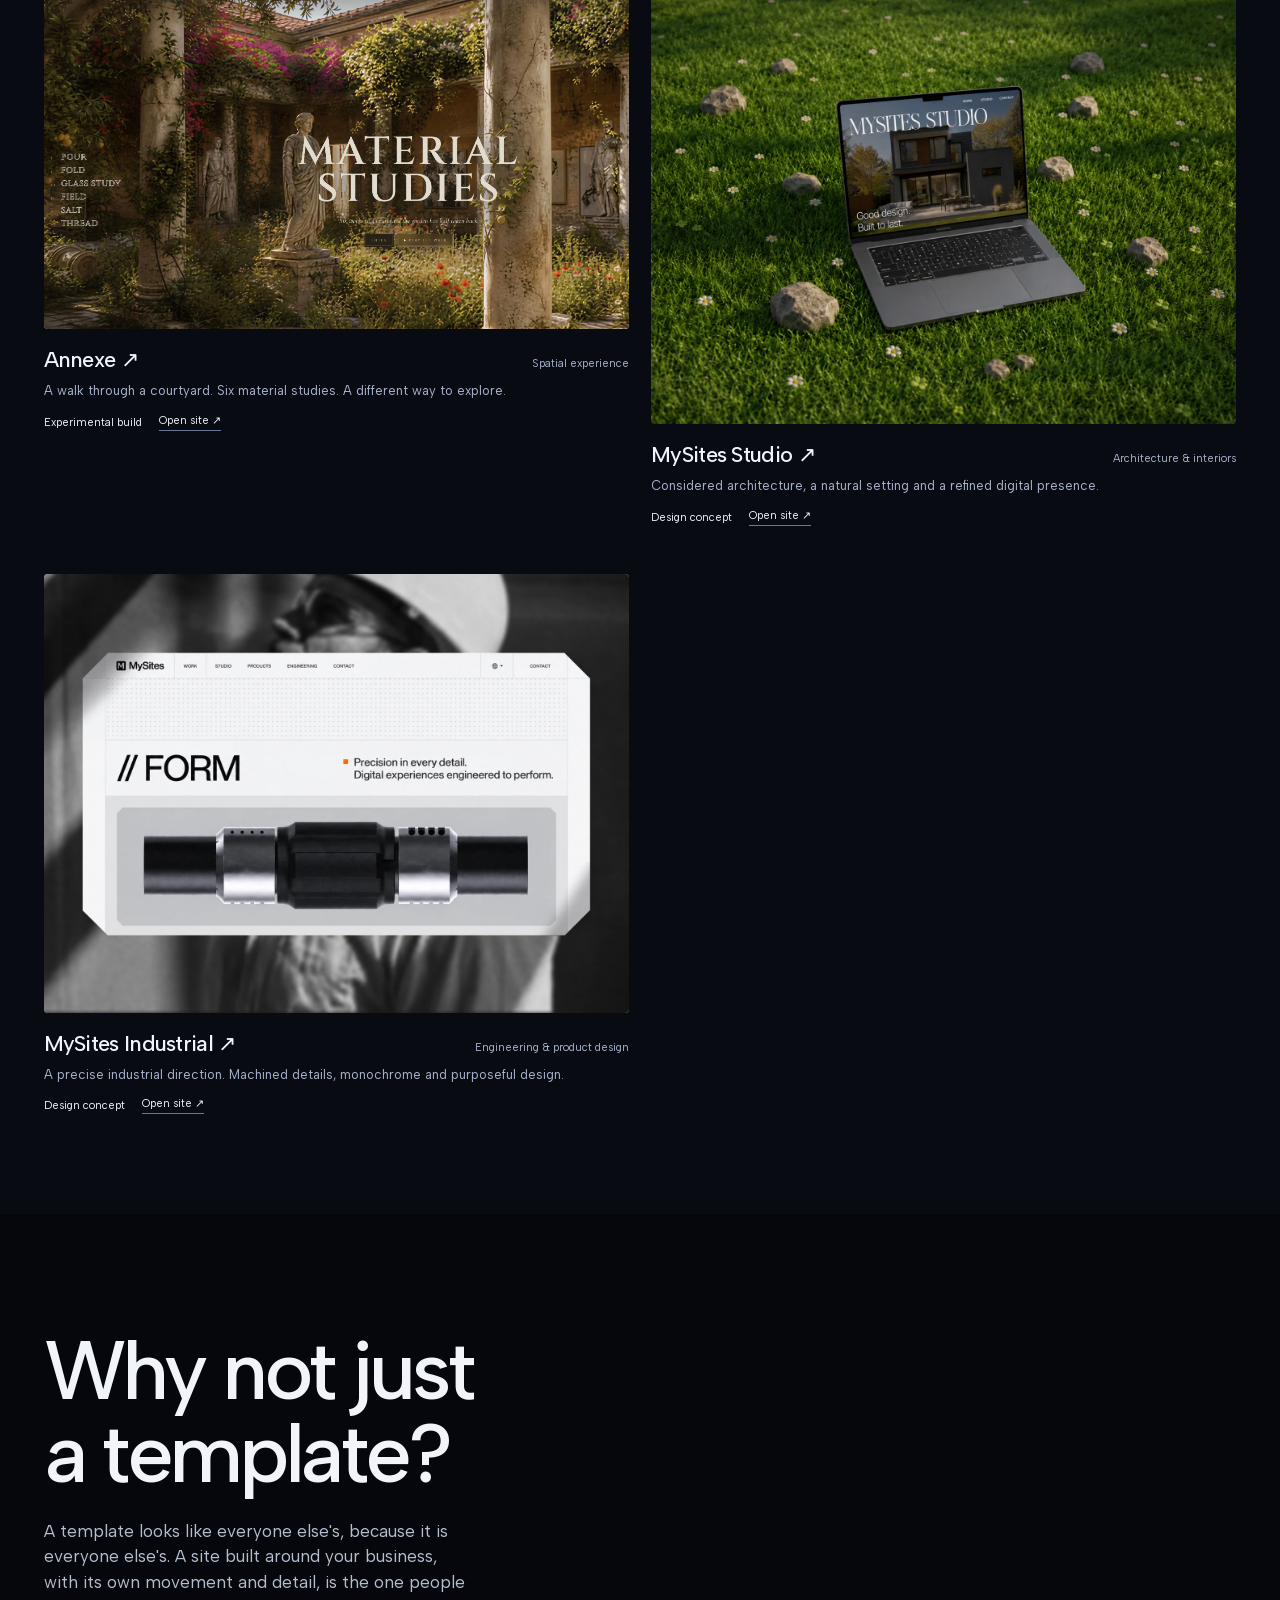
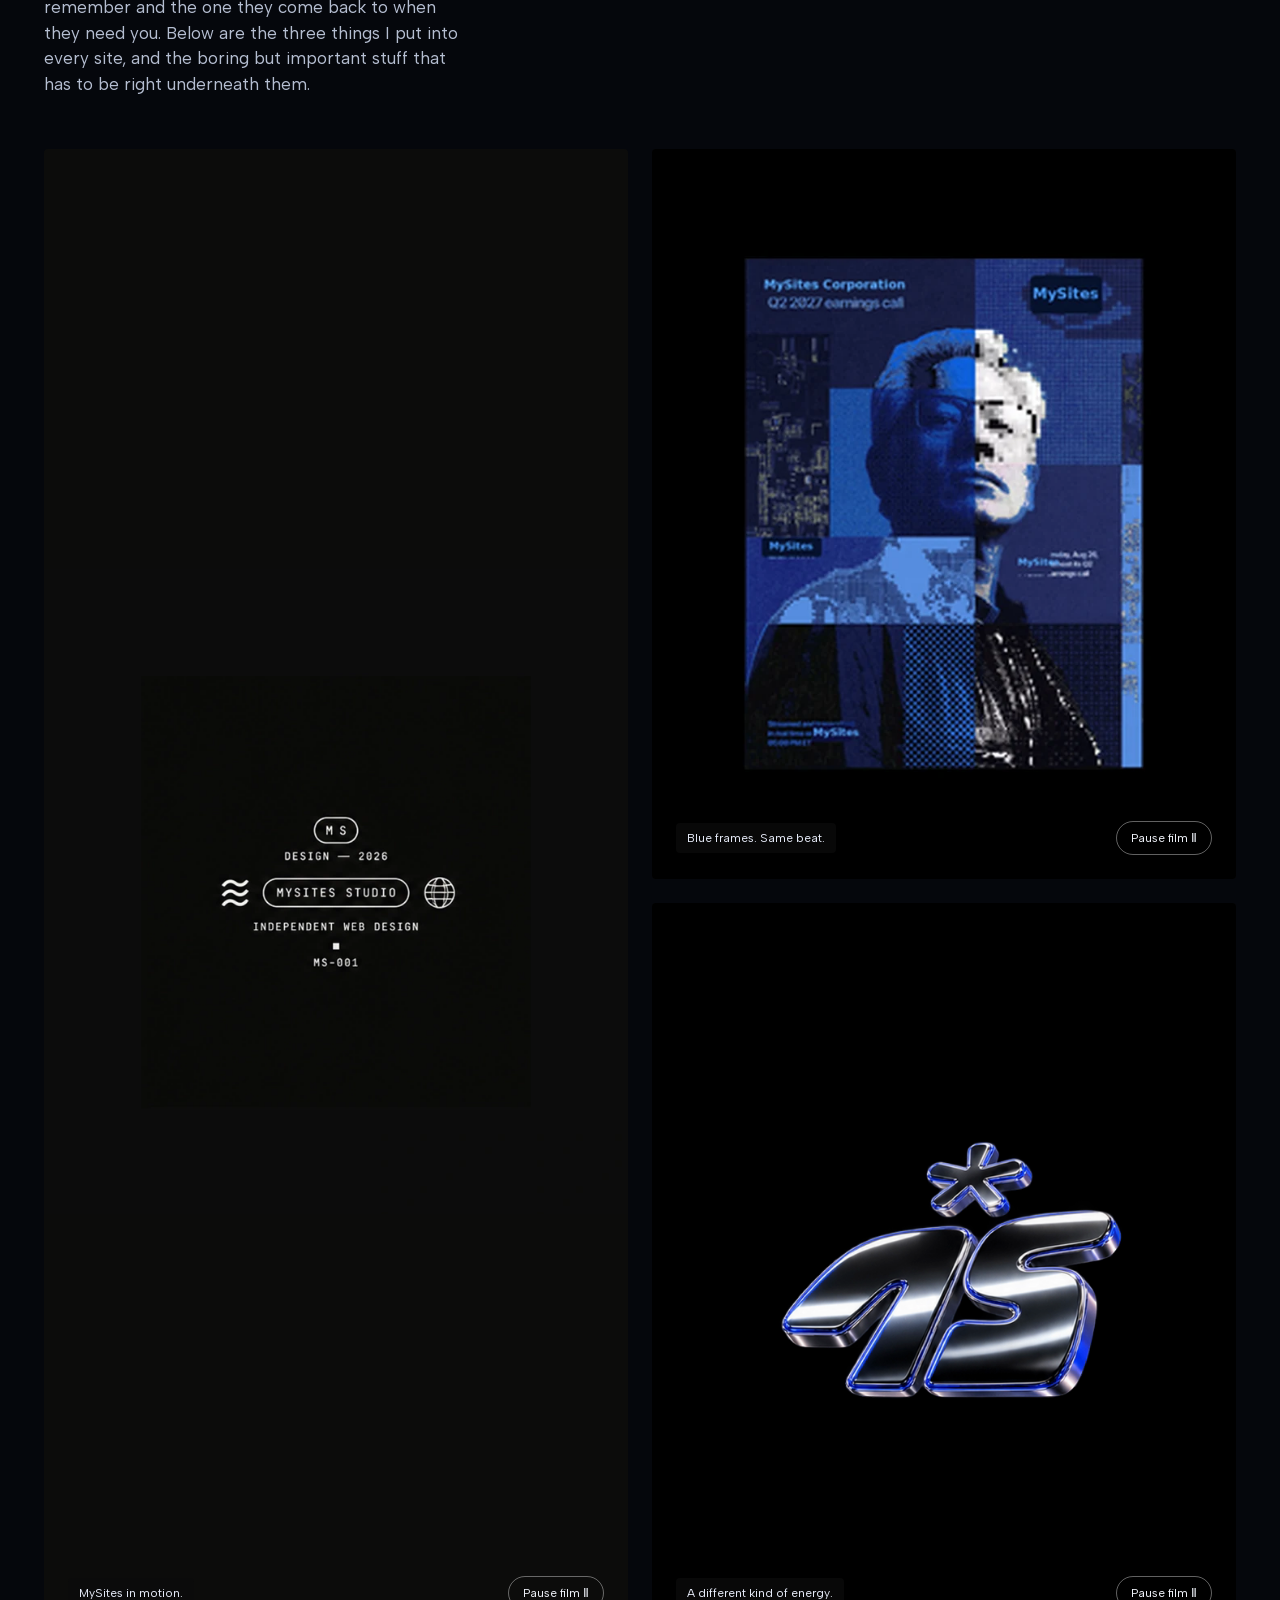
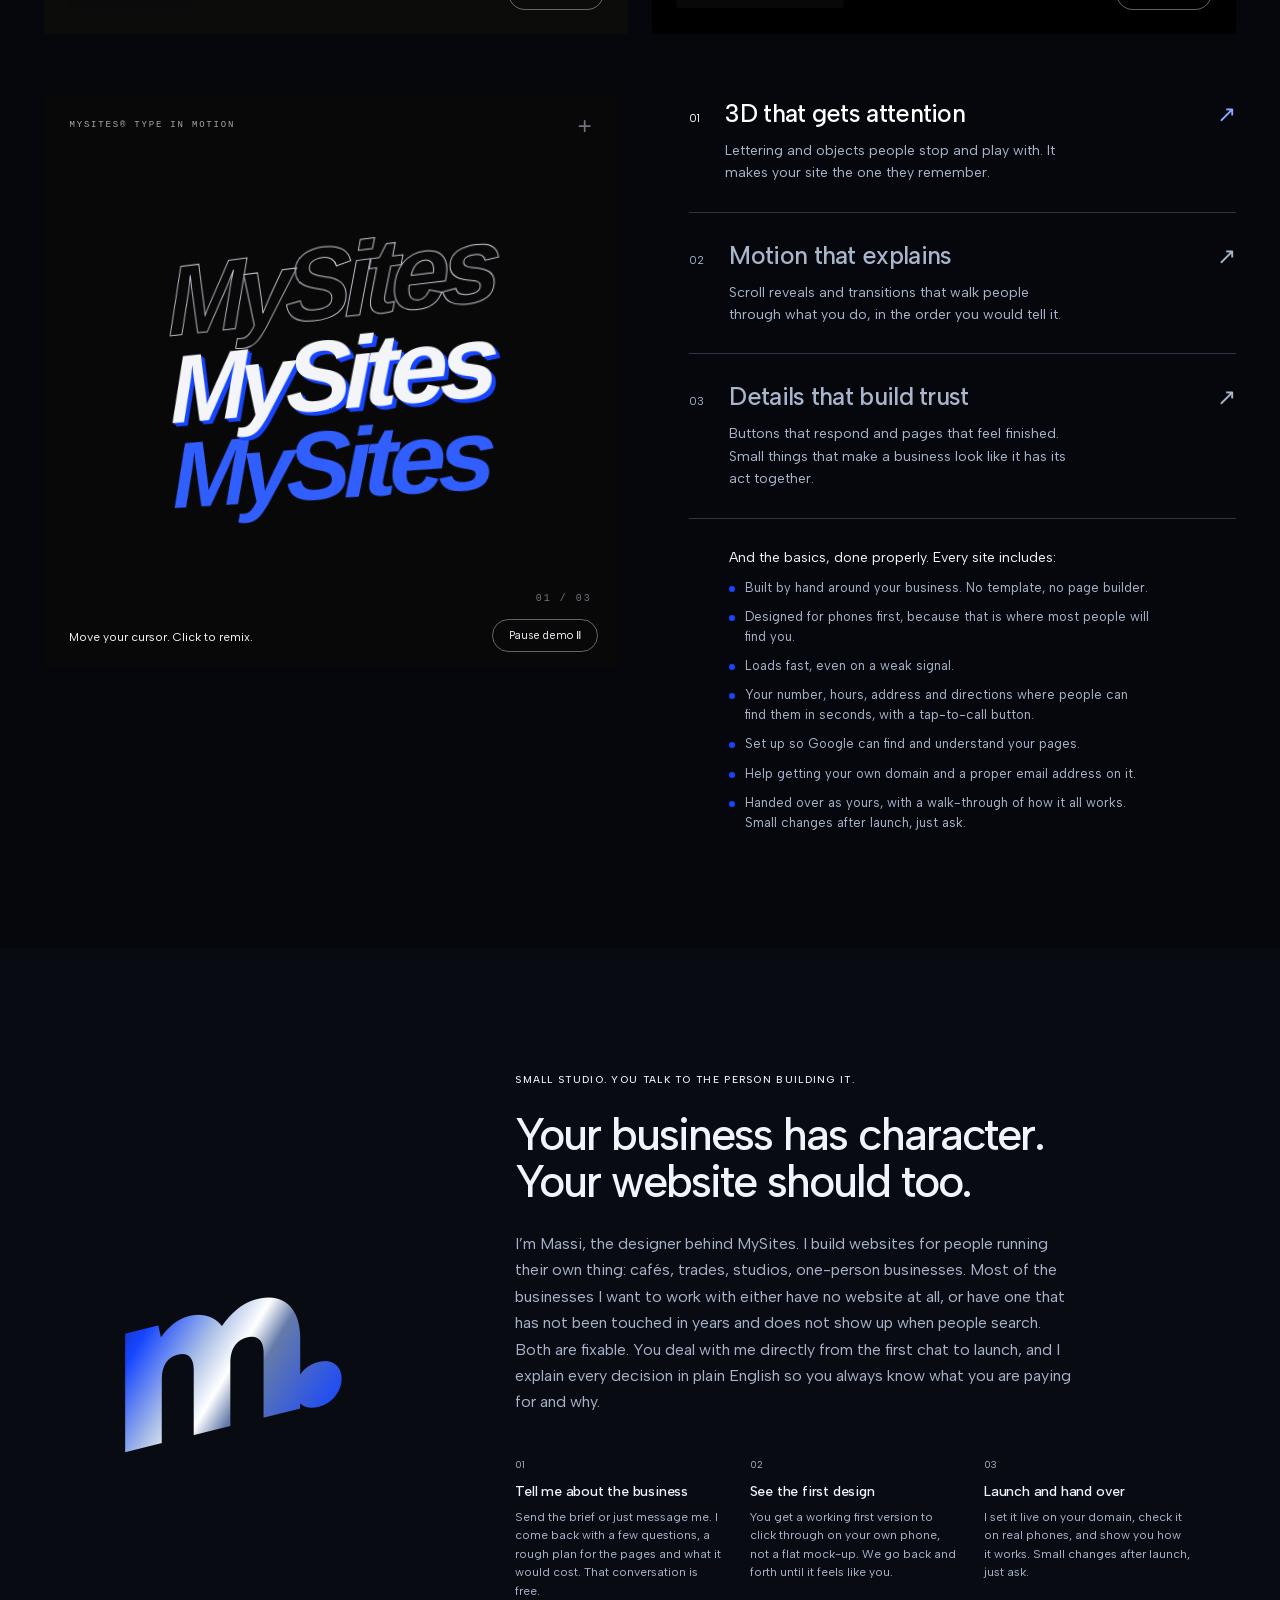
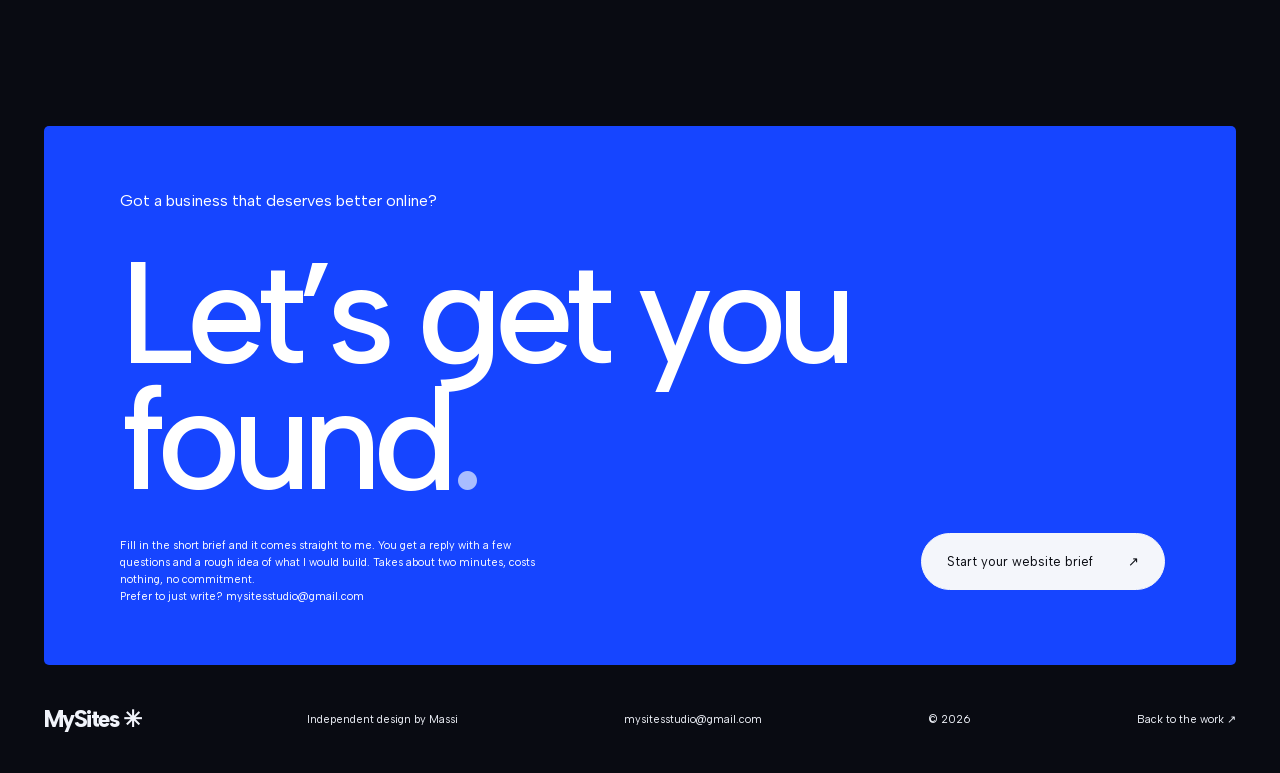
==== commit 79ea6f9d: "Add blue-frames film above the chrome montage, cut to the same rhythm Co-Authored-By: Claude Fable 5" ====
--- a/index.html
+++ b/index.html
@@ -7,7 +7,7 @@
 <meta name="theme-color" content="#090b12">
 <link rel="icon" href="data:image/svg+xml,%3Csvg xmlns='http://www.w3.org/2000/svg' viewBox='0 0 64 64'%3E%3Crect width='64' height='64' rx='12' fill='%23d4ff38'/%3E%3Ctext x='12' y='47' font-size='45' font-family='Arial' font-weight='bold'%3Em%3C/text%3E%3C/svg%3E">
 <link rel="preload" as="image" href="assets/mysites-chrome-gpt.png">
-<link rel="stylesheet" href="assets/vendor/lenis.css"><link rel="stylesheet" href="style.css?v=37">
+<link rel="stylesheet" href="assets/vendor/lenis.css"><link rel="stylesheet" href="style.css?v=38">
 </head>
 <body>
 <a class="skip" href="#work">Skip to work</a>
@@ -33,7 +33,7 @@
 <div class="play-intro"><h2 id="play-title">Why not just<br>a template?</h2><p>A template looks like everyone else's, because it is everyone else's. A site built around your business, with its own movement and detail, is the one people remember and the one they come back to when they need you. Below are the three things I put into every site, and the boring but important stuff that has to be right underneath them.</p></div>
 <div class="brand-studies">
 <figure class="brand-ident"><video id="brand-ident-film" muted loop playsinline preload="metadata" poster="assets/mysites-brand-ident.webp" aria-label="MySites motion identity: five fast-cut monochrome studio layouts"><source src="assets/mysites-brand-ident.mp4" type="video/mp4"></video><figcaption><span>MySites in motion.</span><button id="ident-pause" type="button" aria-pressed="false" aria-label="Pause monochrome film">Pause film Ⅱ</button></figcaption></figure>
-<figure class="brand-ident"><video id="montage-film" muted loop playsinline preload="metadata" poster="assets/montage/a0.png" aria-label="MySites chrome and cobalt motion film"><source src="assets/mysites-fast-montage.mp4?v=2" type="video/mp4"></video><figcaption><span>A different kind of energy.</span><button type="button" aria-pressed="false" aria-label="Pause chrome film">Pause film Ⅱ</button></figcaption></figure>
+<div class="brand-stack"><figure class="brand-ident"><video id="blue-film" muted loop playsinline preload="metadata" poster="assets/mysites-blue-frames.webp" aria-label="MySites blue poster frames, fast-cut film"><source src="assets/mysites-blue-frames.mp4" type="video/mp4"></video><figcaption><span>Blue frames. Same beat.</span><button type="button" aria-pressed="false" aria-label="Pause blue film">Pause film Ⅱ</button></figcaption></figure><figure class="brand-ident"><video id="montage-film" muted loop playsinline preload="metadata" poster="assets/montage/a0.png" aria-label="MySites chrome and cobalt motion film"><source src="assets/mysites-fast-montage.mp4?v=2" type="video/mp4"></video><figcaption><span>A different kind of energy.</span><button type="button" aria-pressed="false" aria-label="Pause chrome film">Pause film Ⅱ</button></figcaption></figure></div>
 </div>
 <div class="play-layout">
 <div class="experiment" data-demo="3d"><div class="identity-stage"><span class="identity-label">MYSITES® TYPE IN MOTION</span><span class="identity-cross" aria-hidden="true">+</span><button class="identity-remix" type="button" aria-label="Remix the MySites typography" data-layout="0"><span class="identity-stack" aria-hidden="true"><span>MySites</span><span>MySites</span><span>MySites</span></span></button><span class="identity-index" aria-hidden="true">01 / 03</span></div><div class="demo-type" aria-hidden="true"><span>Make</span><span>your</span><span>move.</span></div><div class="demo-interact" aria-hidden="true"><div class="demo-button">Hello, you. <span>↗</span></div><span class="demo-hint">Move your pointer around</span></div><span class="experiment-caption">Move your cursor. Click to remix.</span><button id="demo-pause" aria-pressed="false" type="button">Pause demo Ⅱ</button></div>
@@ -47,5 +47,5 @@
 <dialog id="brief-dialog" aria-labelledby="brief-title"><form id="brief-form"><div class="dialog-top"><p class="kicker">YOUR PROJECT BRIEF</p><button type="button" id="close-brief" aria-label="Close project brief">×</button></div><h2 id="brief-title">Tell me about it.</h2><p class="brief-note">This opens an email to mysitesstudio@gmail.com with your answers filled in. Nothing is stored on this site.</p><label for="business">Business name</label><input id="business" name="business" required maxlength="120" autocomplete="organization"><label for="service">What do you need?</label><select id="service" name="service"><option>A first website</option><option>A website refresh</option><option>A portfolio or creative site</option><option>3D and animation</option></select><label for="details">A little about your project</label><textarea id="details" name="details" required maxlength="3000" rows="4" placeholder="What do you do, and what should the website get people to do? Call, book, visit, order?"></textarea><button class="save-brief" type="submit">Email your brief ↗</button><p id="brief-status" role="status"></p></form></dialog>
 
 <script src="identity.js?v=1" defer></script><script type="module" src="scroll.js?v=2"></script>
-<script src="main.js?v=18" defer></script><script type="module" src="hero.js?v=12"></script>
+<script src="main.js?v=19" defer></script><script type="module" src="hero.js?v=12"></script>
 </body></html>
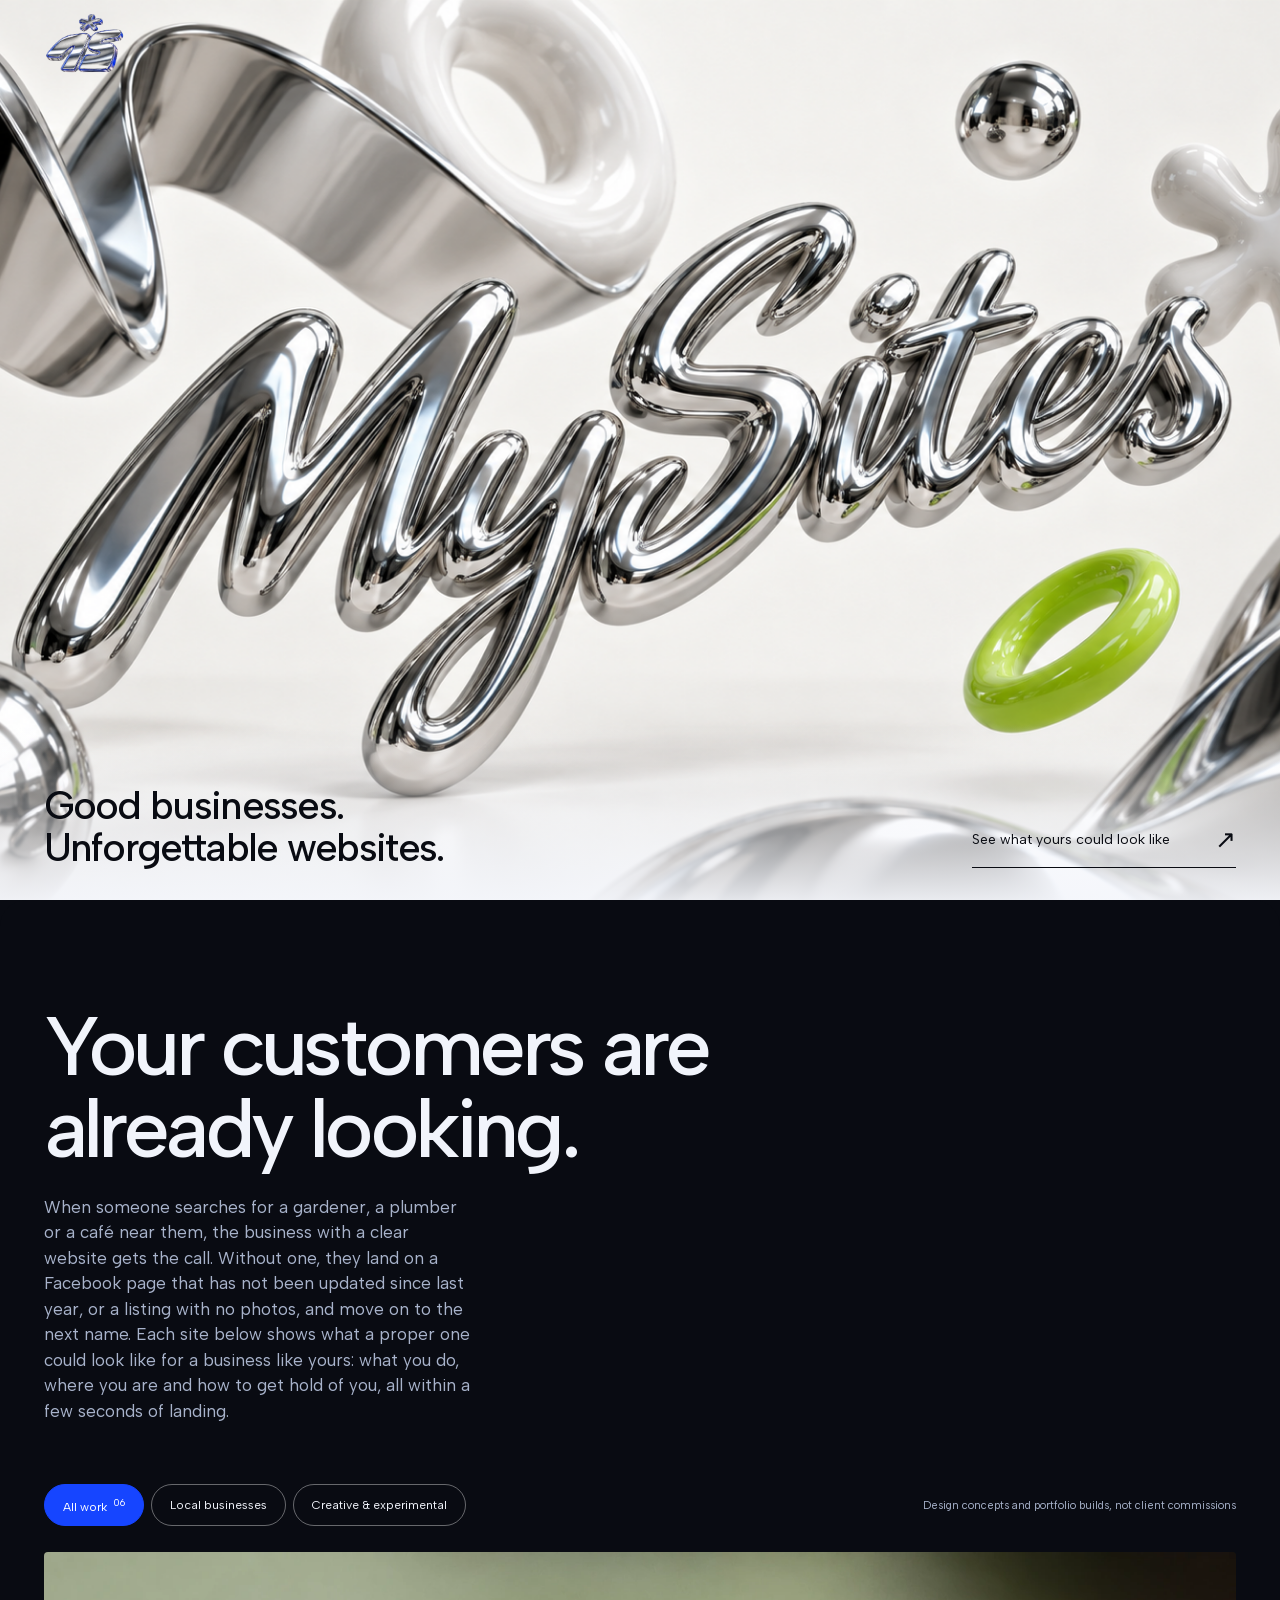
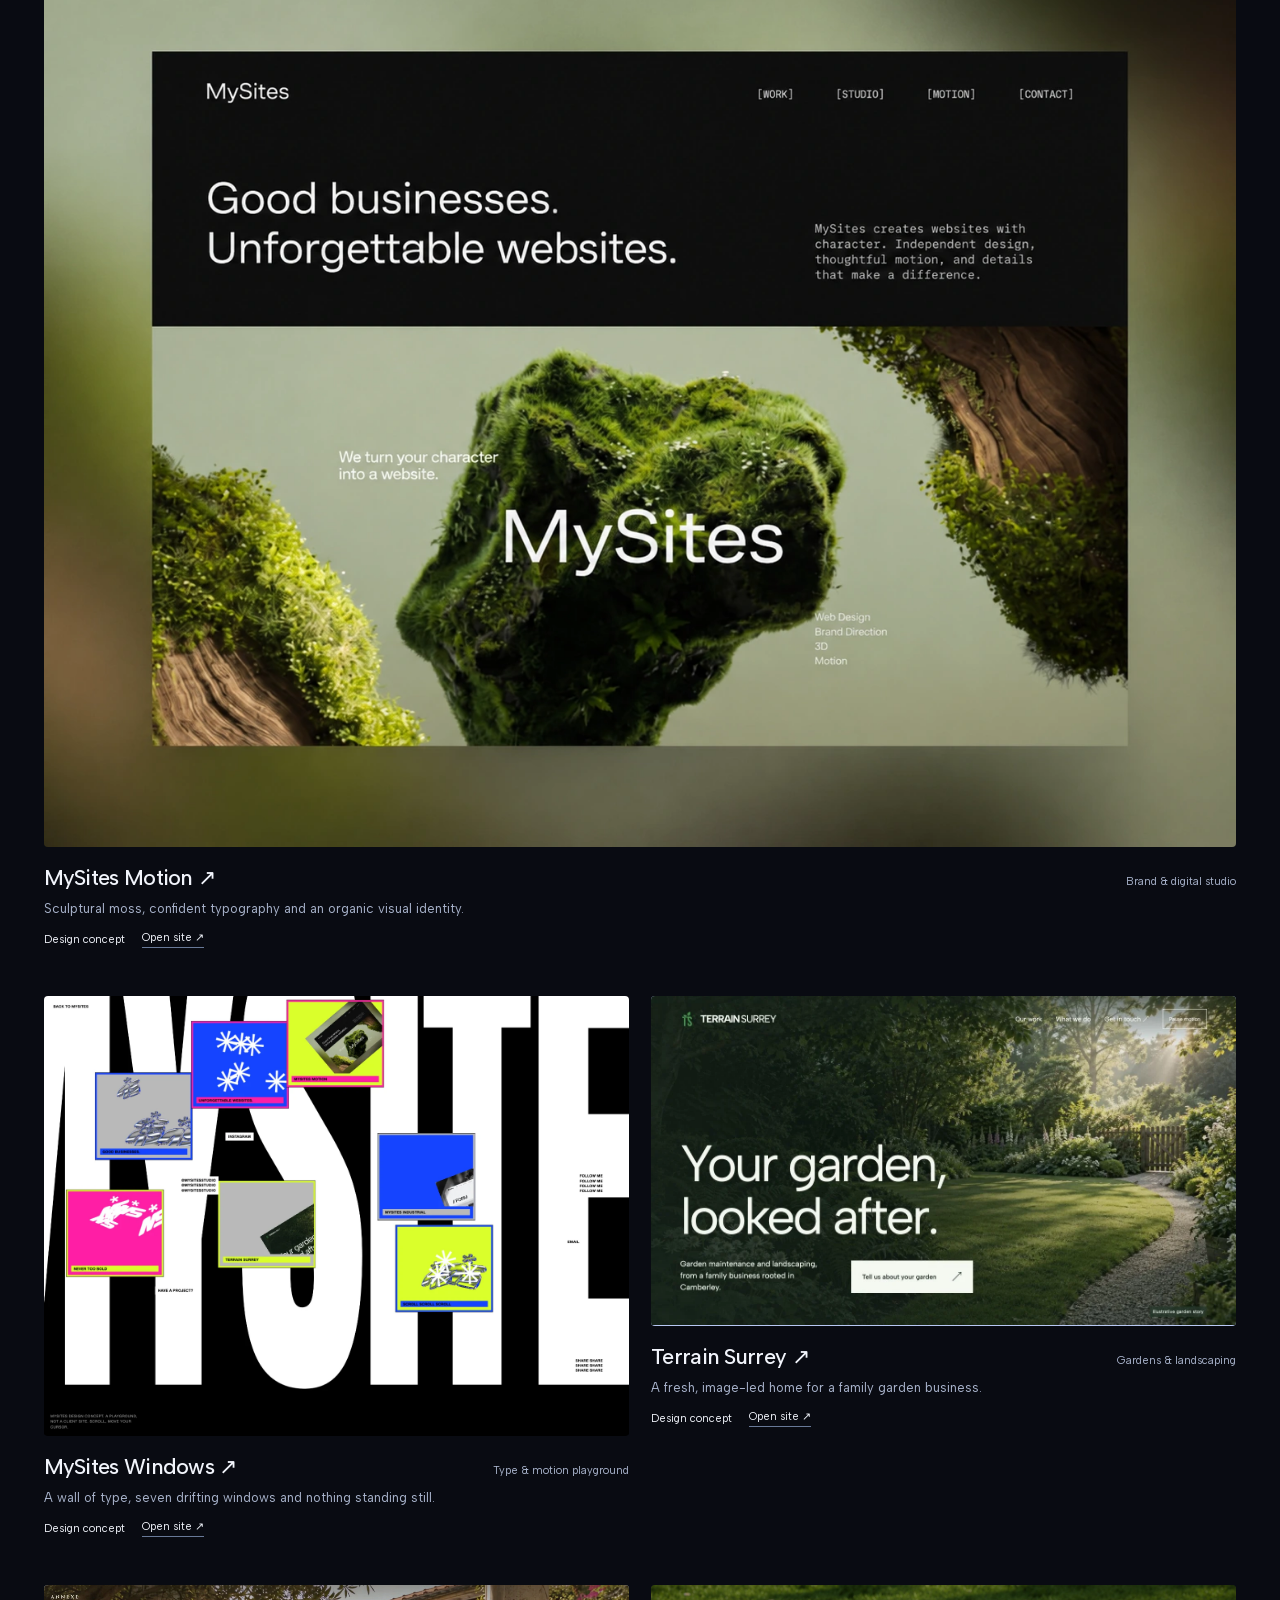
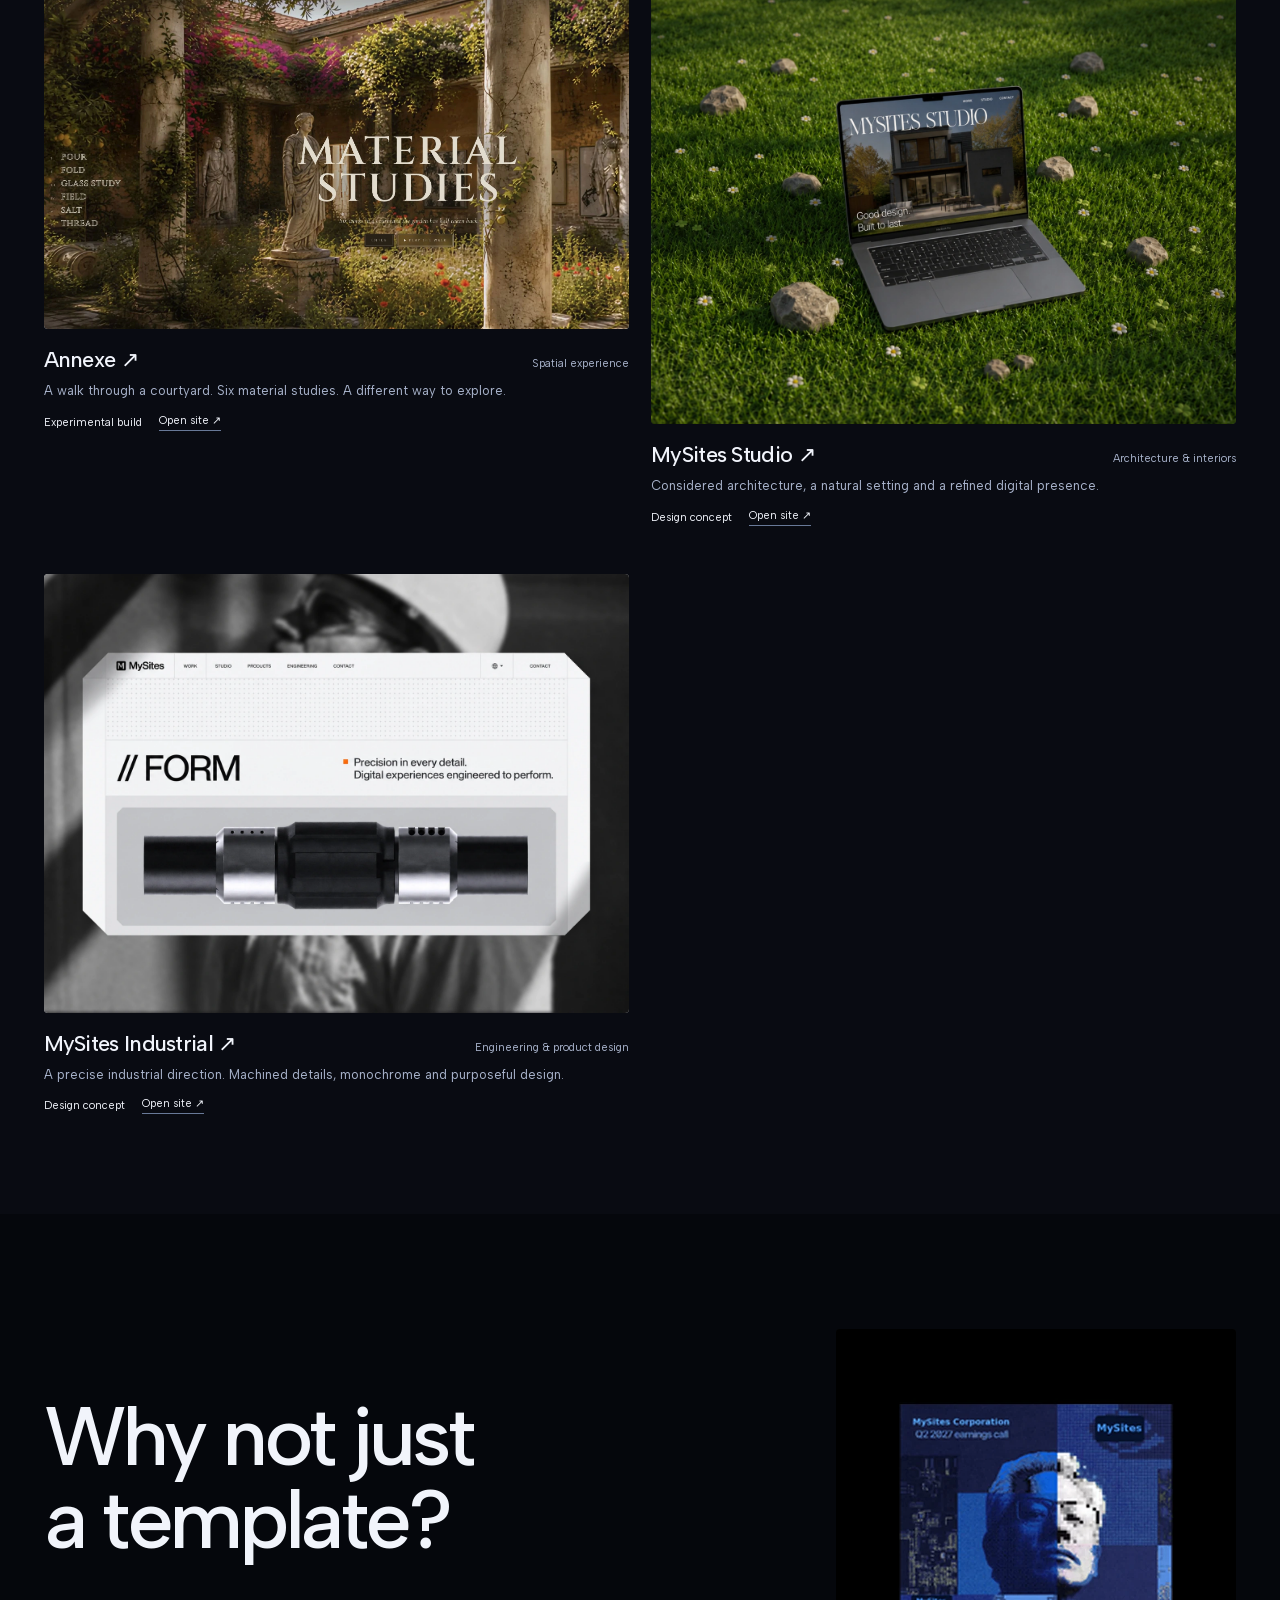
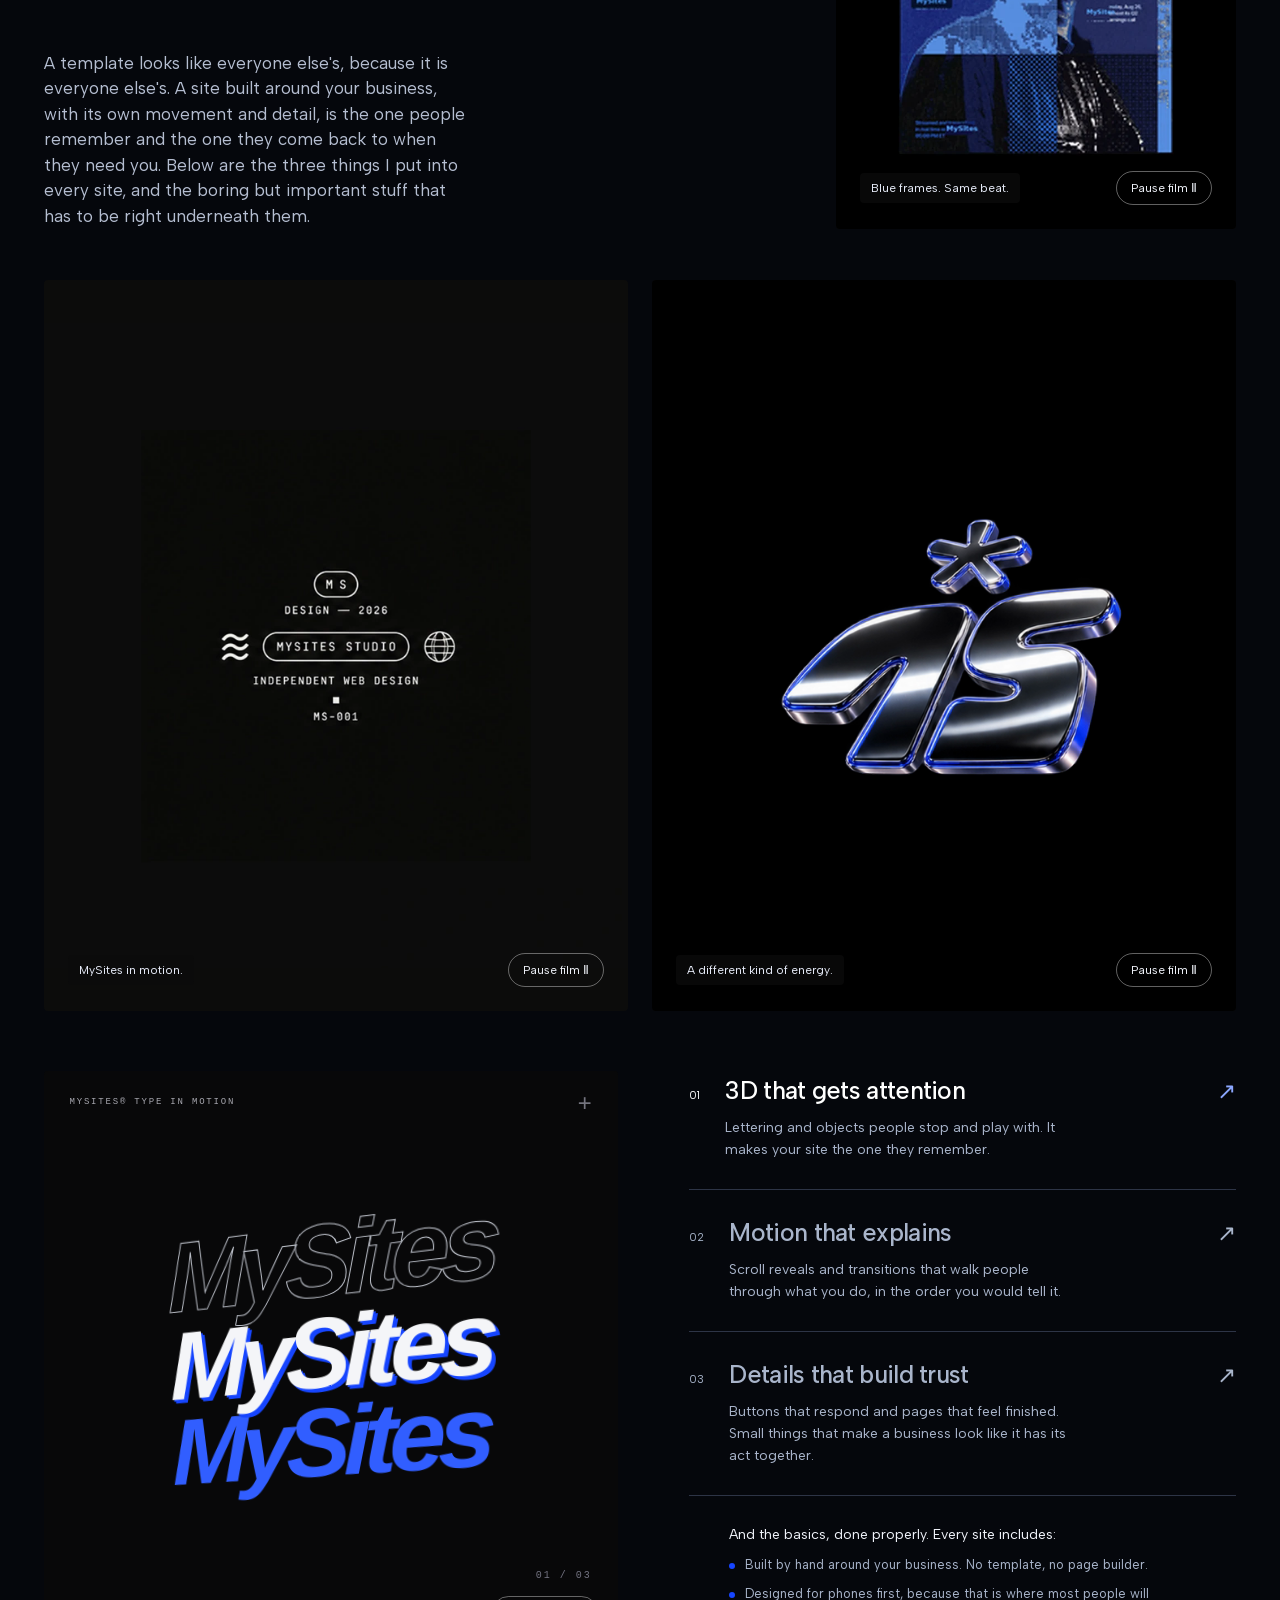
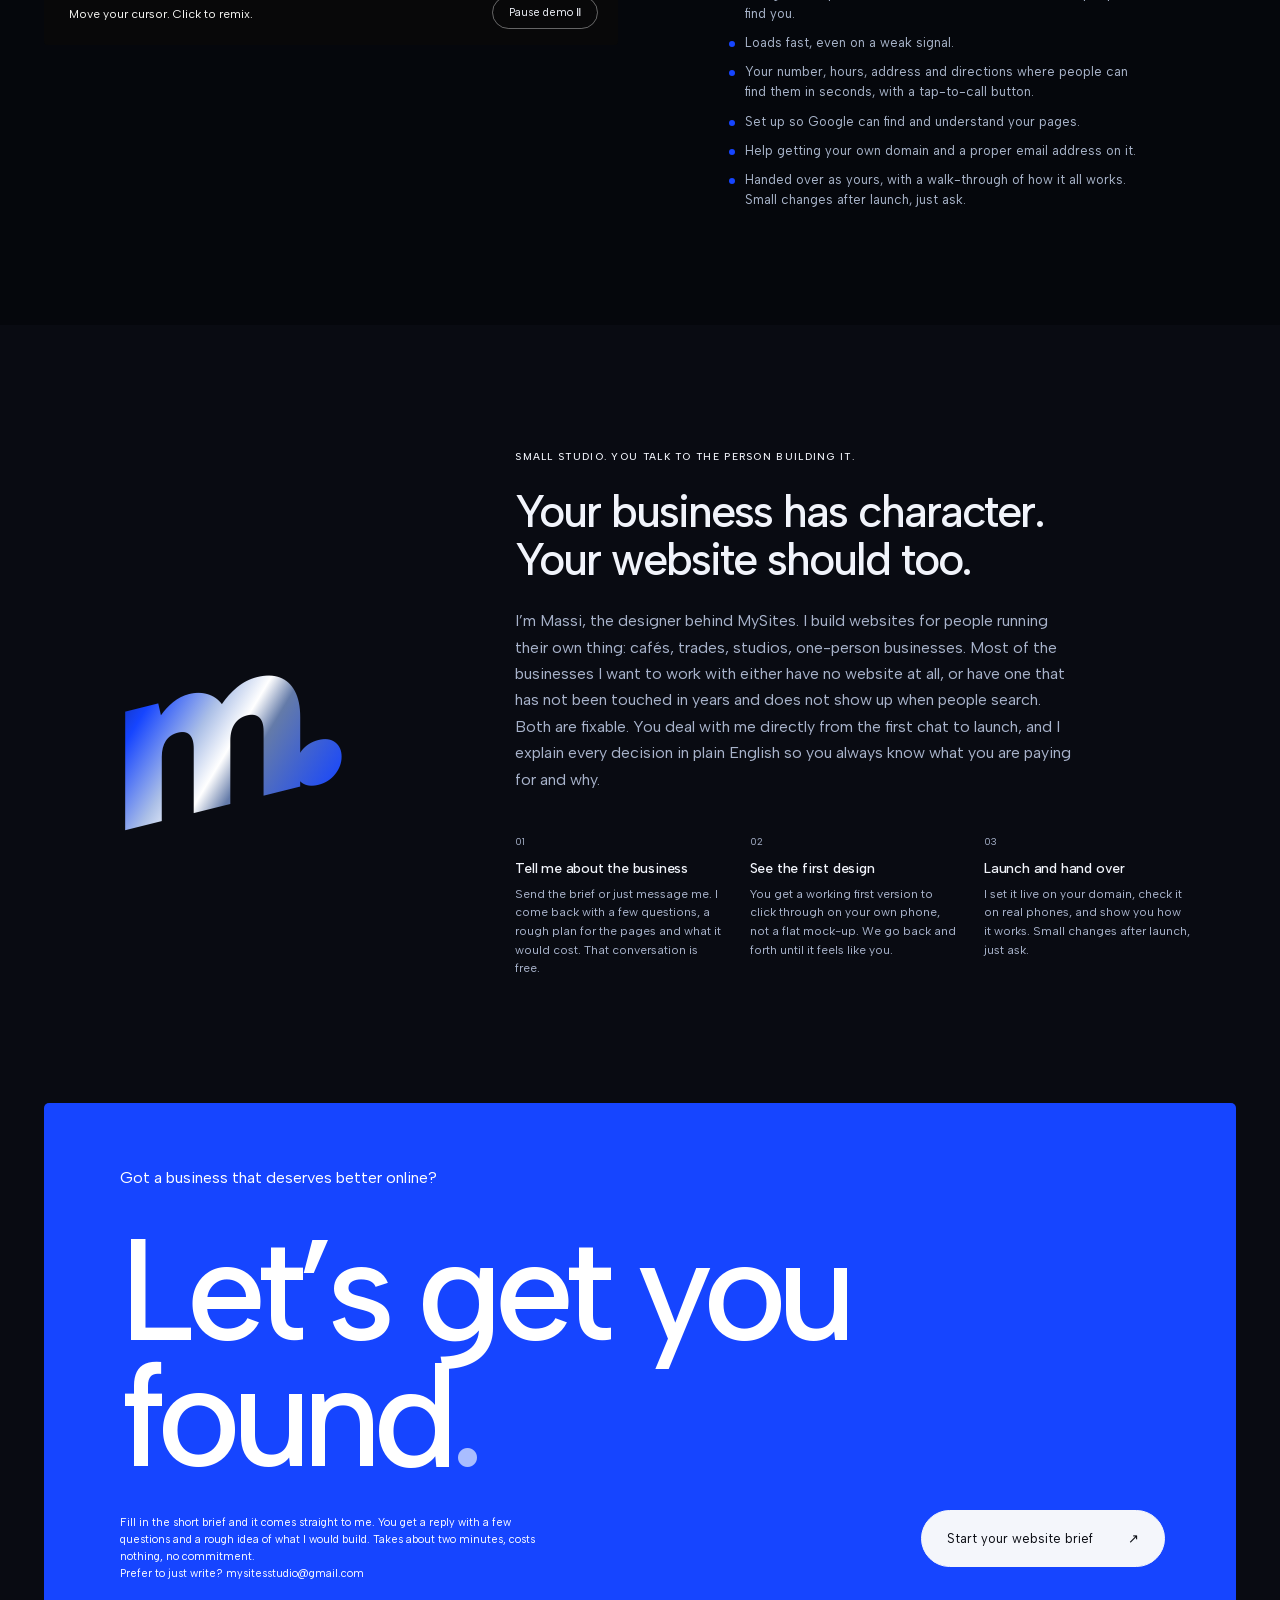
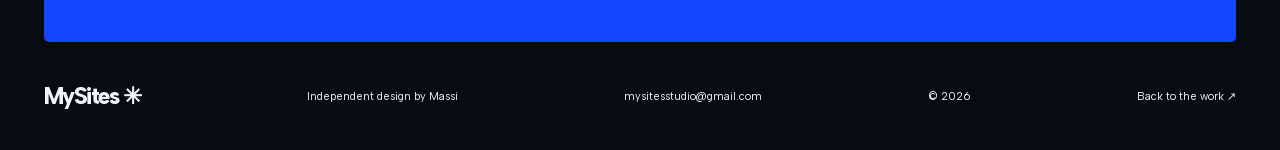
==== commit 7a8ee4b0: "Blue-frames film beside the playground intro; brand films back to a plain pair Co-Authored-By: Claud" ====
--- a/index.html
+++ b/index.html
@@ -7,7 +7,7 @@
 <meta name="theme-color" content="#090b12">
 <link rel="icon" href="data:image/svg+xml,%3Csvg xmlns='http://www.w3.org/2000/svg' viewBox='0 0 64 64'%3E%3Crect width='64' height='64' rx='12' fill='%23d4ff38'/%3E%3Ctext x='12' y='47' font-size='45' font-family='Arial' font-weight='bold'%3Em%3C/text%3E%3C/svg%3E">
 <link rel="preload" as="image" href="assets/mysites-chrome-gpt.png">
-<link rel="stylesheet" href="assets/vendor/lenis.css"><link rel="stylesheet" href="style.css?v=38">
+<link rel="stylesheet" href="assets/vendor/lenis.css"><link rel="stylesheet" href="style.css?v=39">
 </head>
 <body>
 <a class="skip" href="#work">Skip to work</a>
@@ -30,10 +30,10 @@
 <div id="projects" class="projects"></div>
 </section>
 <section id="playground" class="playground" aria-labelledby="play-title">
-<div class="play-intro"><h2 id="play-title">Why not just<br>a template?</h2><p>A template looks like everyone else's, because it is everyone else's. A site built around your business, with its own movement and detail, is the one people remember and the one they come back to when they need you. Below are the three things I put into every site, and the boring but important stuff that has to be right underneath them.</p></div>
+<div class="play-intro"><figure class="brand-ident"><video id="blue-film" muted loop playsinline preload="metadata" poster="assets/mysites-blue-frames.webp" aria-label="MySites blue poster frames, fast-cut film"><source src="assets/mysites-blue-frames.mp4" type="video/mp4"></video><figcaption><span>Blue frames. Same beat.</span><button type="button" aria-pressed="false" aria-label="Pause blue film">Pause film Ⅱ</button></figcaption></figure><h2 id="play-title">Why not just<br>a template?</h2><p>A template looks like everyone else's, because it is everyone else's. A site built around your business, with its own movement and detail, is the one people remember and the one they come back to when they need you. Below are the three things I put into every site, and the boring but important stuff that has to be right underneath them.</p></div>
 <div class="brand-studies">
 <figure class="brand-ident"><video id="brand-ident-film" muted loop playsinline preload="metadata" poster="assets/mysites-brand-ident.webp" aria-label="MySites motion identity: five fast-cut monochrome studio layouts"><source src="assets/mysites-brand-ident.mp4" type="video/mp4"></video><figcaption><span>MySites in motion.</span><button id="ident-pause" type="button" aria-pressed="false" aria-label="Pause monochrome film">Pause film Ⅱ</button></figcaption></figure>
-<div class="brand-stack"><figure class="brand-ident"><video id="blue-film" muted loop playsinline preload="metadata" poster="assets/mysites-blue-frames.webp" aria-label="MySites blue poster frames, fast-cut film"><source src="assets/mysites-blue-frames.mp4" type="video/mp4"></video><figcaption><span>Blue frames. Same beat.</span><button type="button" aria-pressed="false" aria-label="Pause blue film">Pause film Ⅱ</button></figcaption></figure><figure class="brand-ident"><video id="montage-film" muted loop playsinline preload="metadata" poster="assets/montage/a0.png" aria-label="MySites chrome and cobalt motion film"><source src="assets/mysites-fast-montage.mp4?v=2" type="video/mp4"></video><figcaption><span>A different kind of energy.</span><button type="button" aria-pressed="false" aria-label="Pause chrome film">Pause film Ⅱ</button></figcaption></figure></div>
+<figure class="brand-ident"><video id="montage-film" muted loop playsinline preload="metadata" poster="assets/montage/a0.png" aria-label="MySites chrome and cobalt motion film"><source src="assets/mysites-fast-montage.mp4?v=2" type="video/mp4"></video><figcaption><span>A different kind of energy.</span><button type="button" aria-pressed="false" aria-label="Pause chrome film">Pause film Ⅱ</button></figcaption></figure>
 </div>
 <div class="play-layout">
 <div class="experiment" data-demo="3d"><div class="identity-stage"><span class="identity-label">MYSITES® TYPE IN MOTION</span><span class="identity-cross" aria-hidden="true">+</span><button class="identity-remix" type="button" aria-label="Remix the MySites typography" data-layout="0"><span class="identity-stack" aria-hidden="true"><span>MySites</span><span>MySites</span><span>MySites</span></span></button><span class="identity-index" aria-hidden="true">01 / 03</span></div><div class="demo-type" aria-hidden="true"><span>Make</span><span>your</span><span>move.</span></div><div class="demo-interact" aria-hidden="true"><div class="demo-button">Hello, you. <span>↗</span></div><span class="demo-hint">Move your pointer around</span></div><span class="experiment-caption">Move your cursor. Click to remix.</span><button id="demo-pause" aria-pressed="false" type="button">Pause demo Ⅱ</button></div>
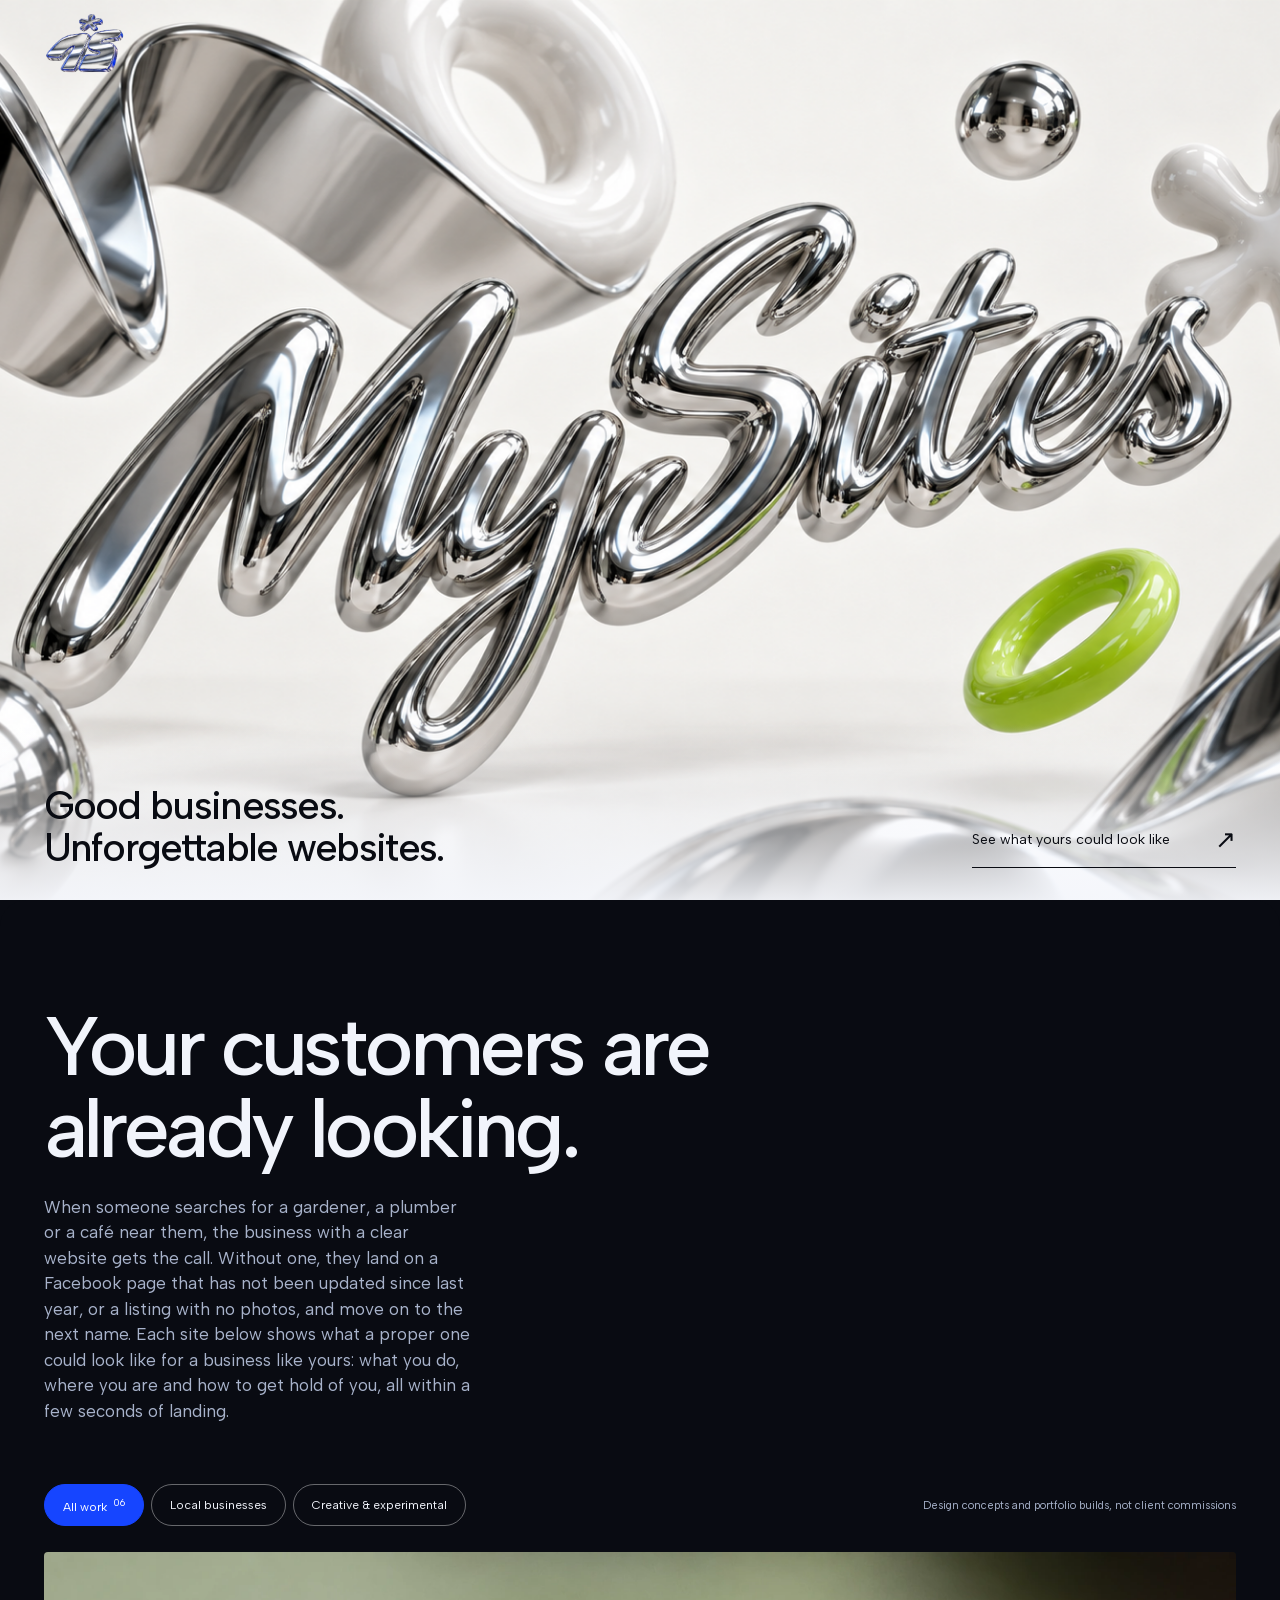
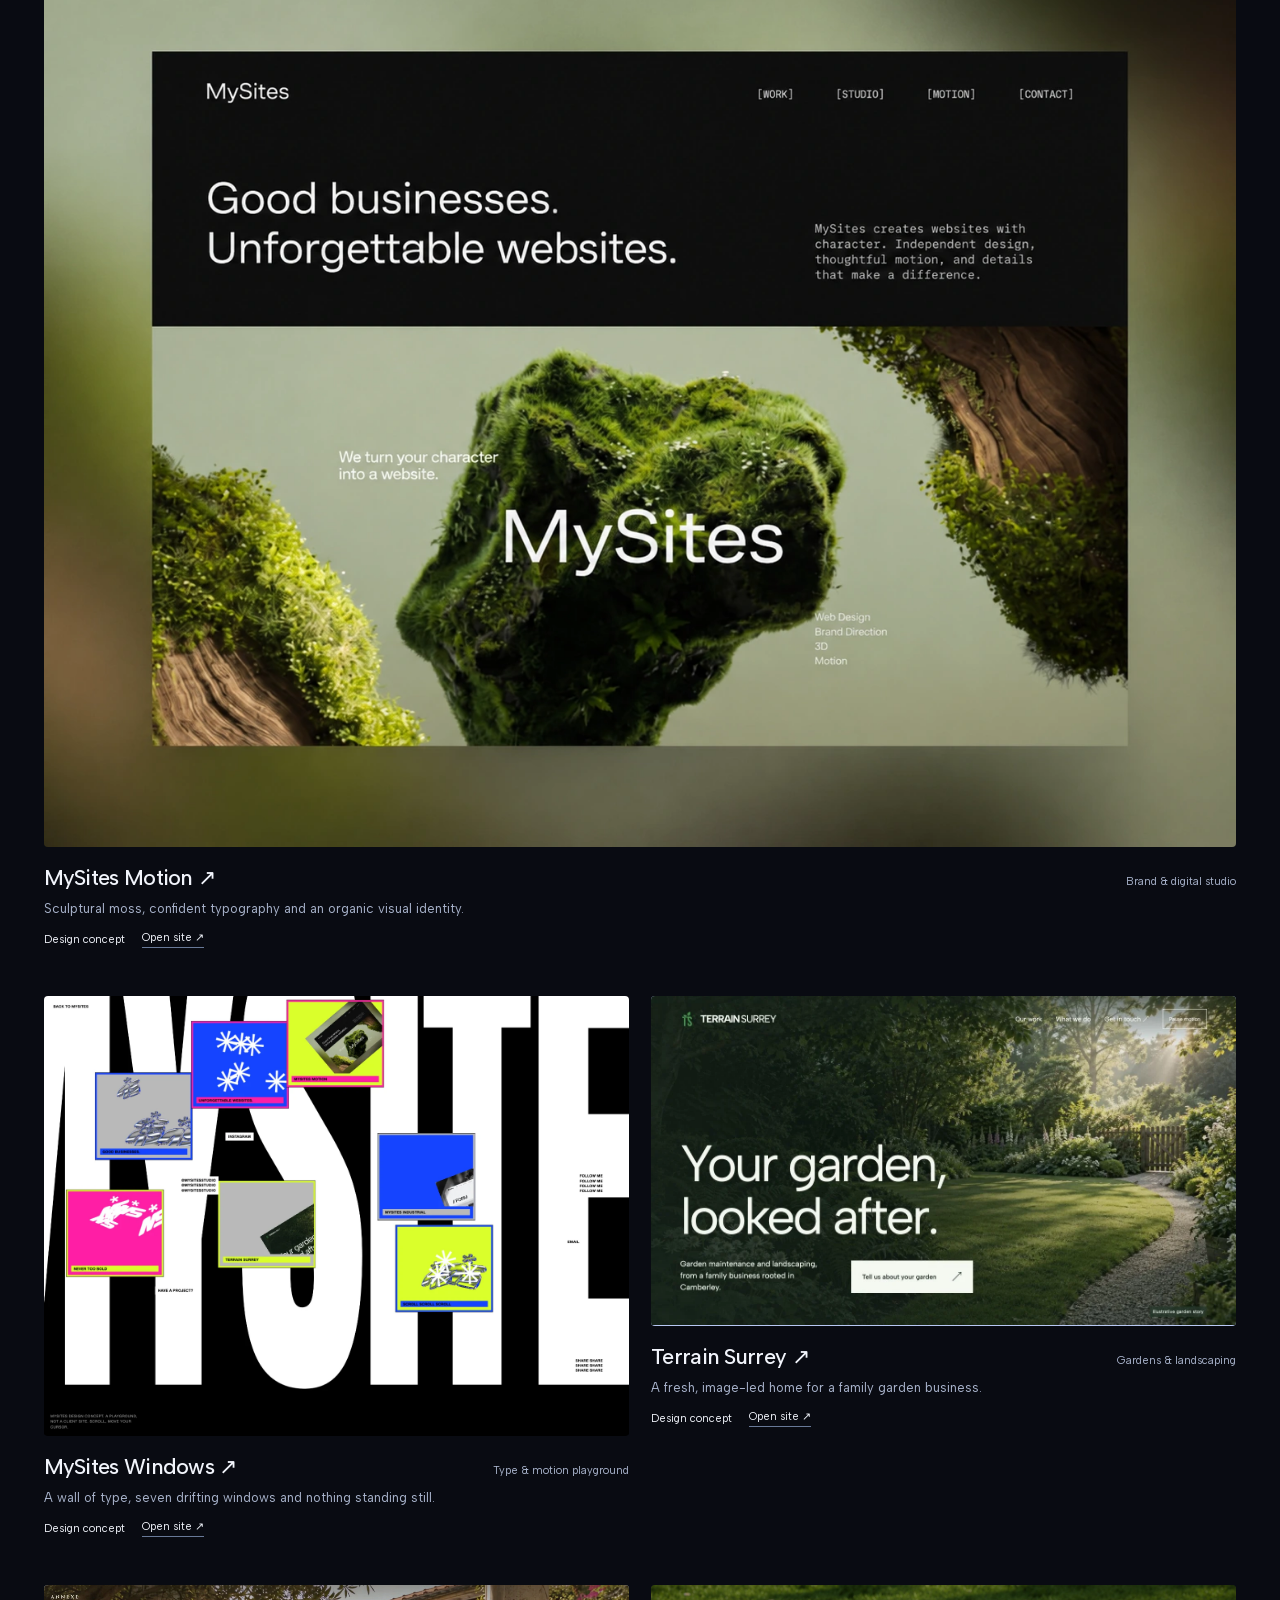
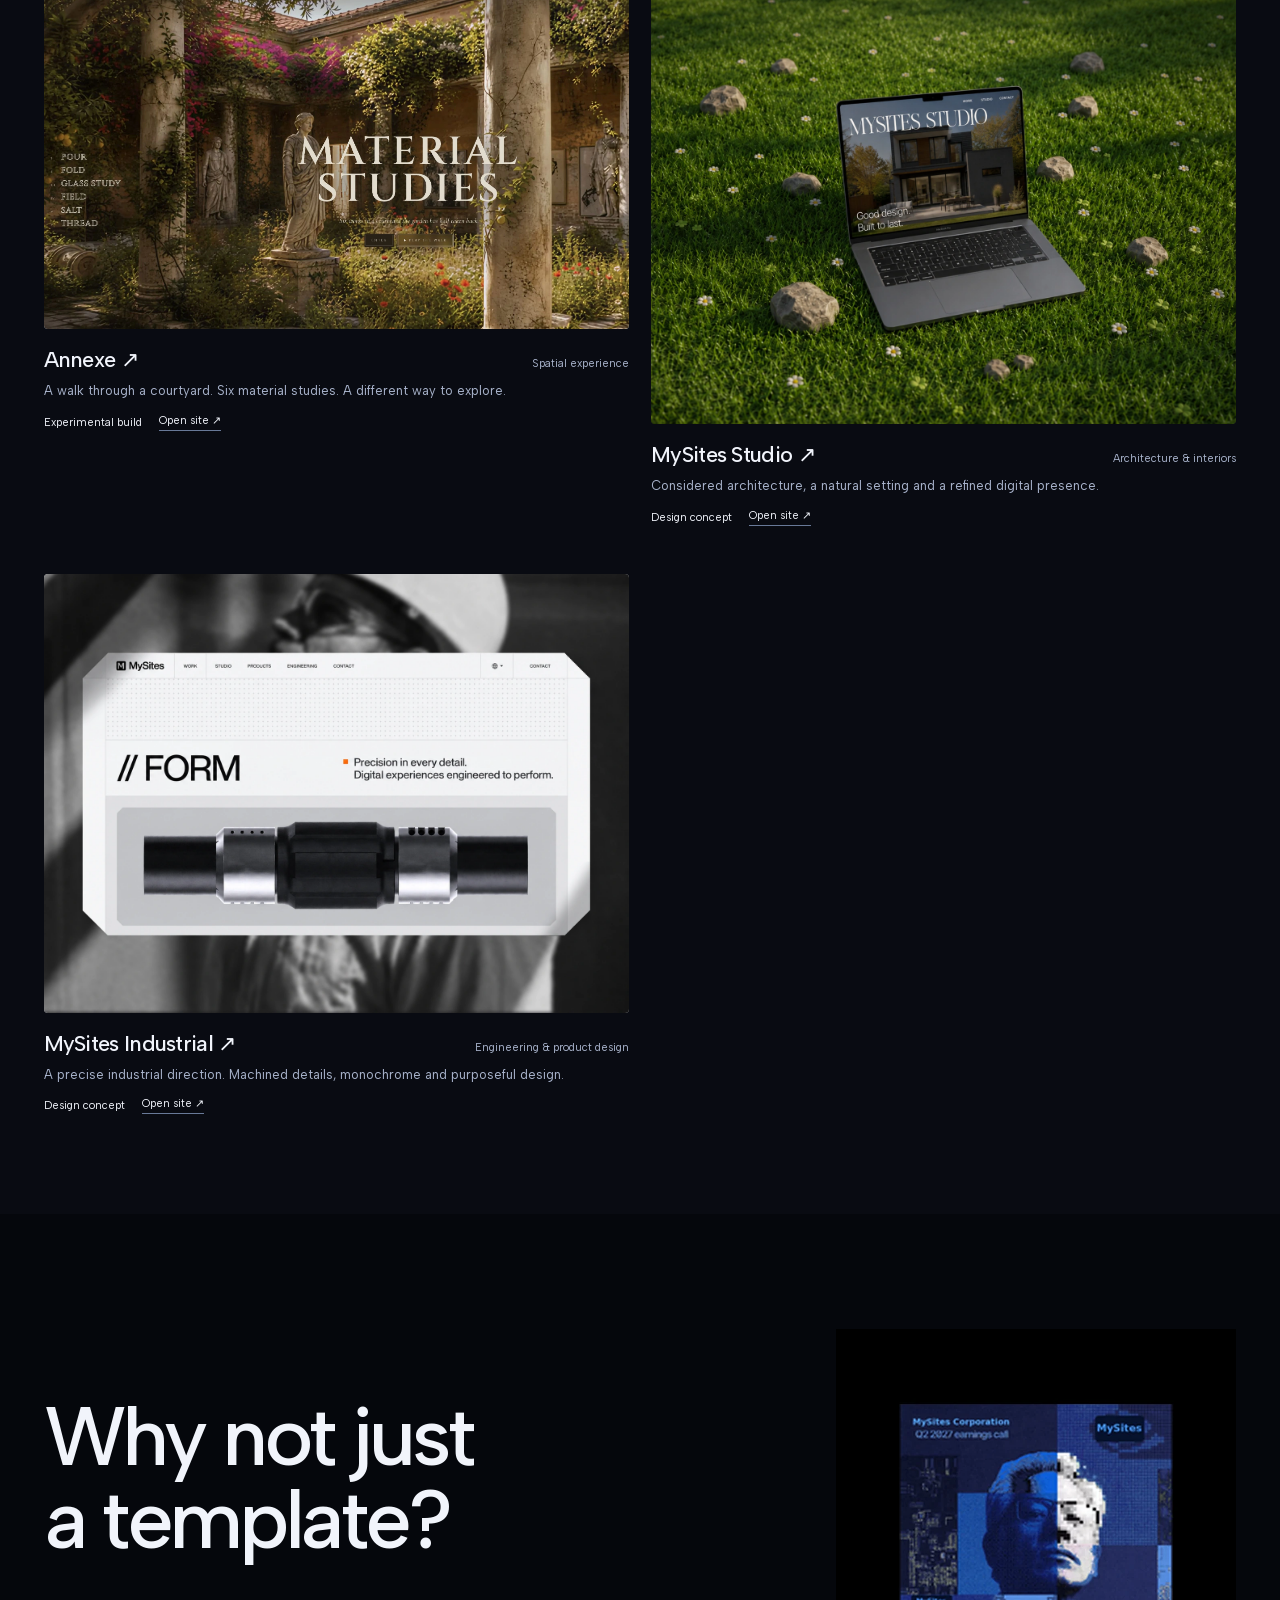
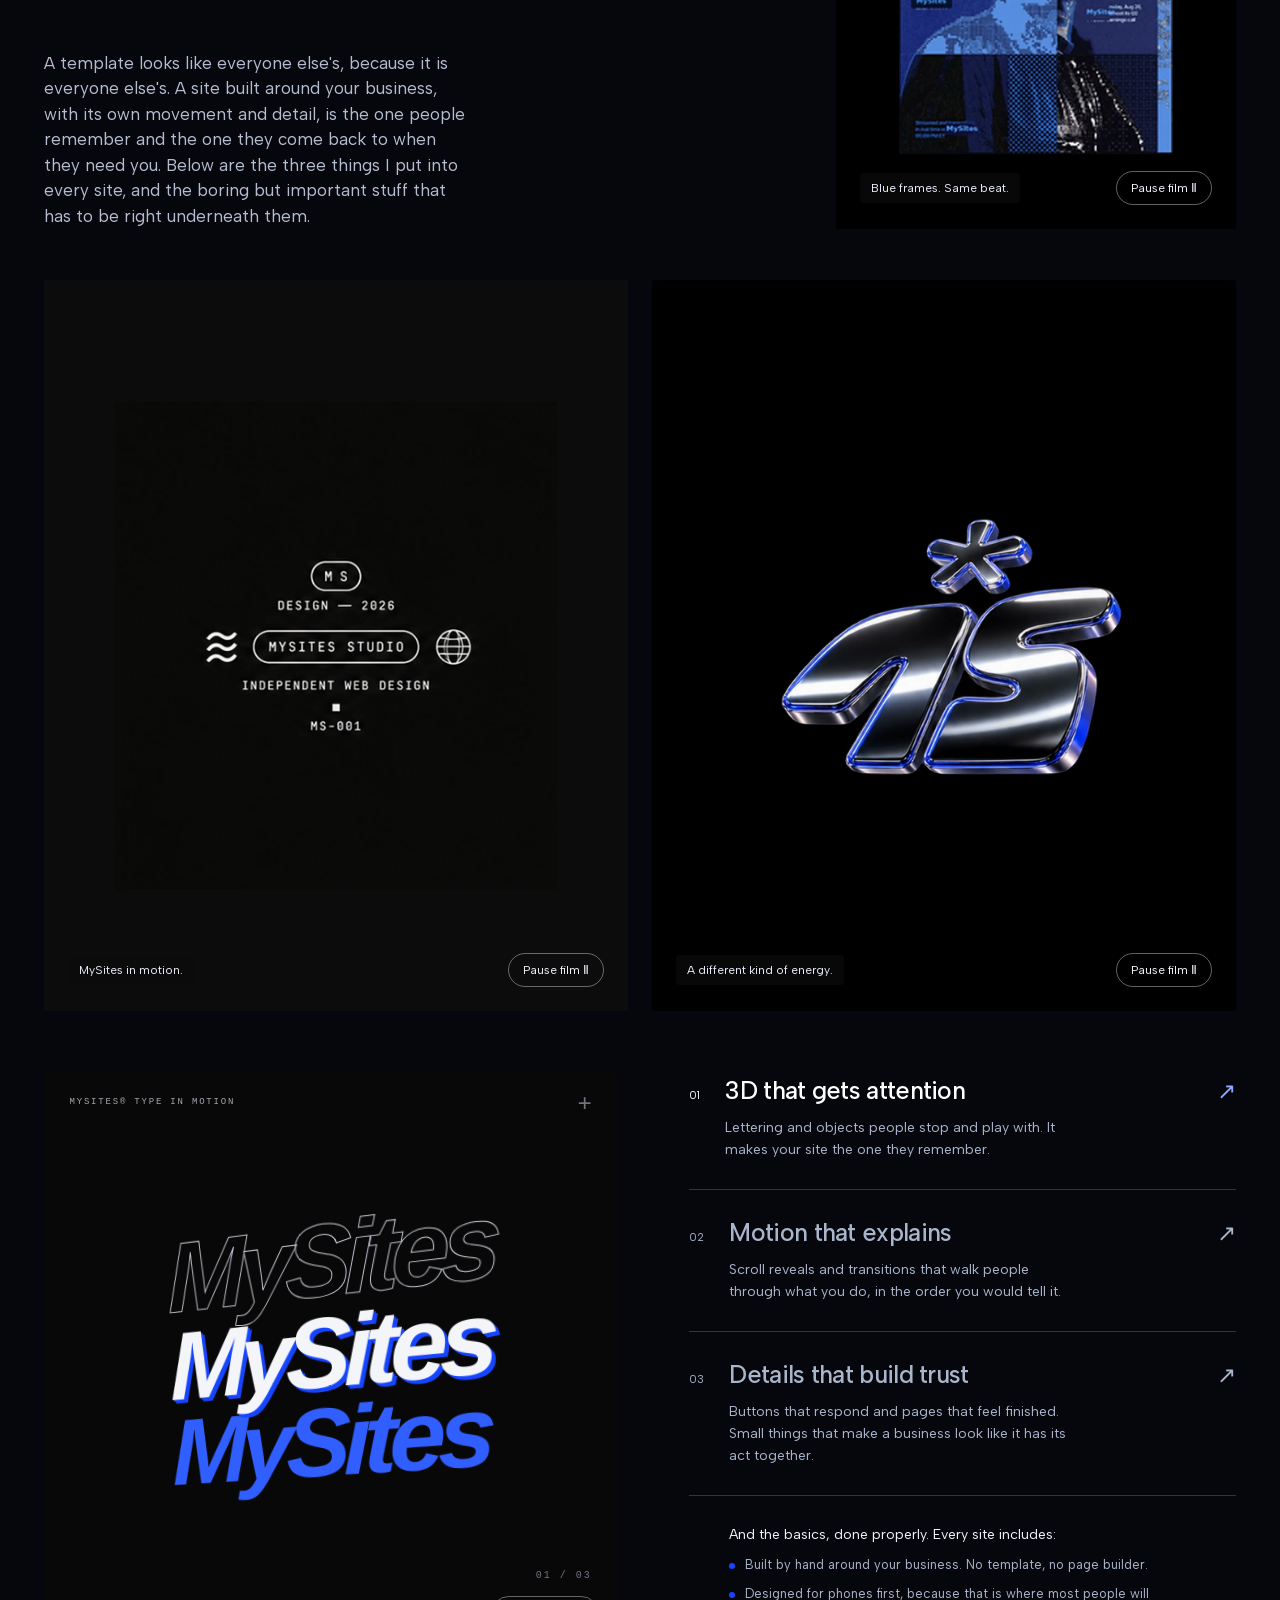
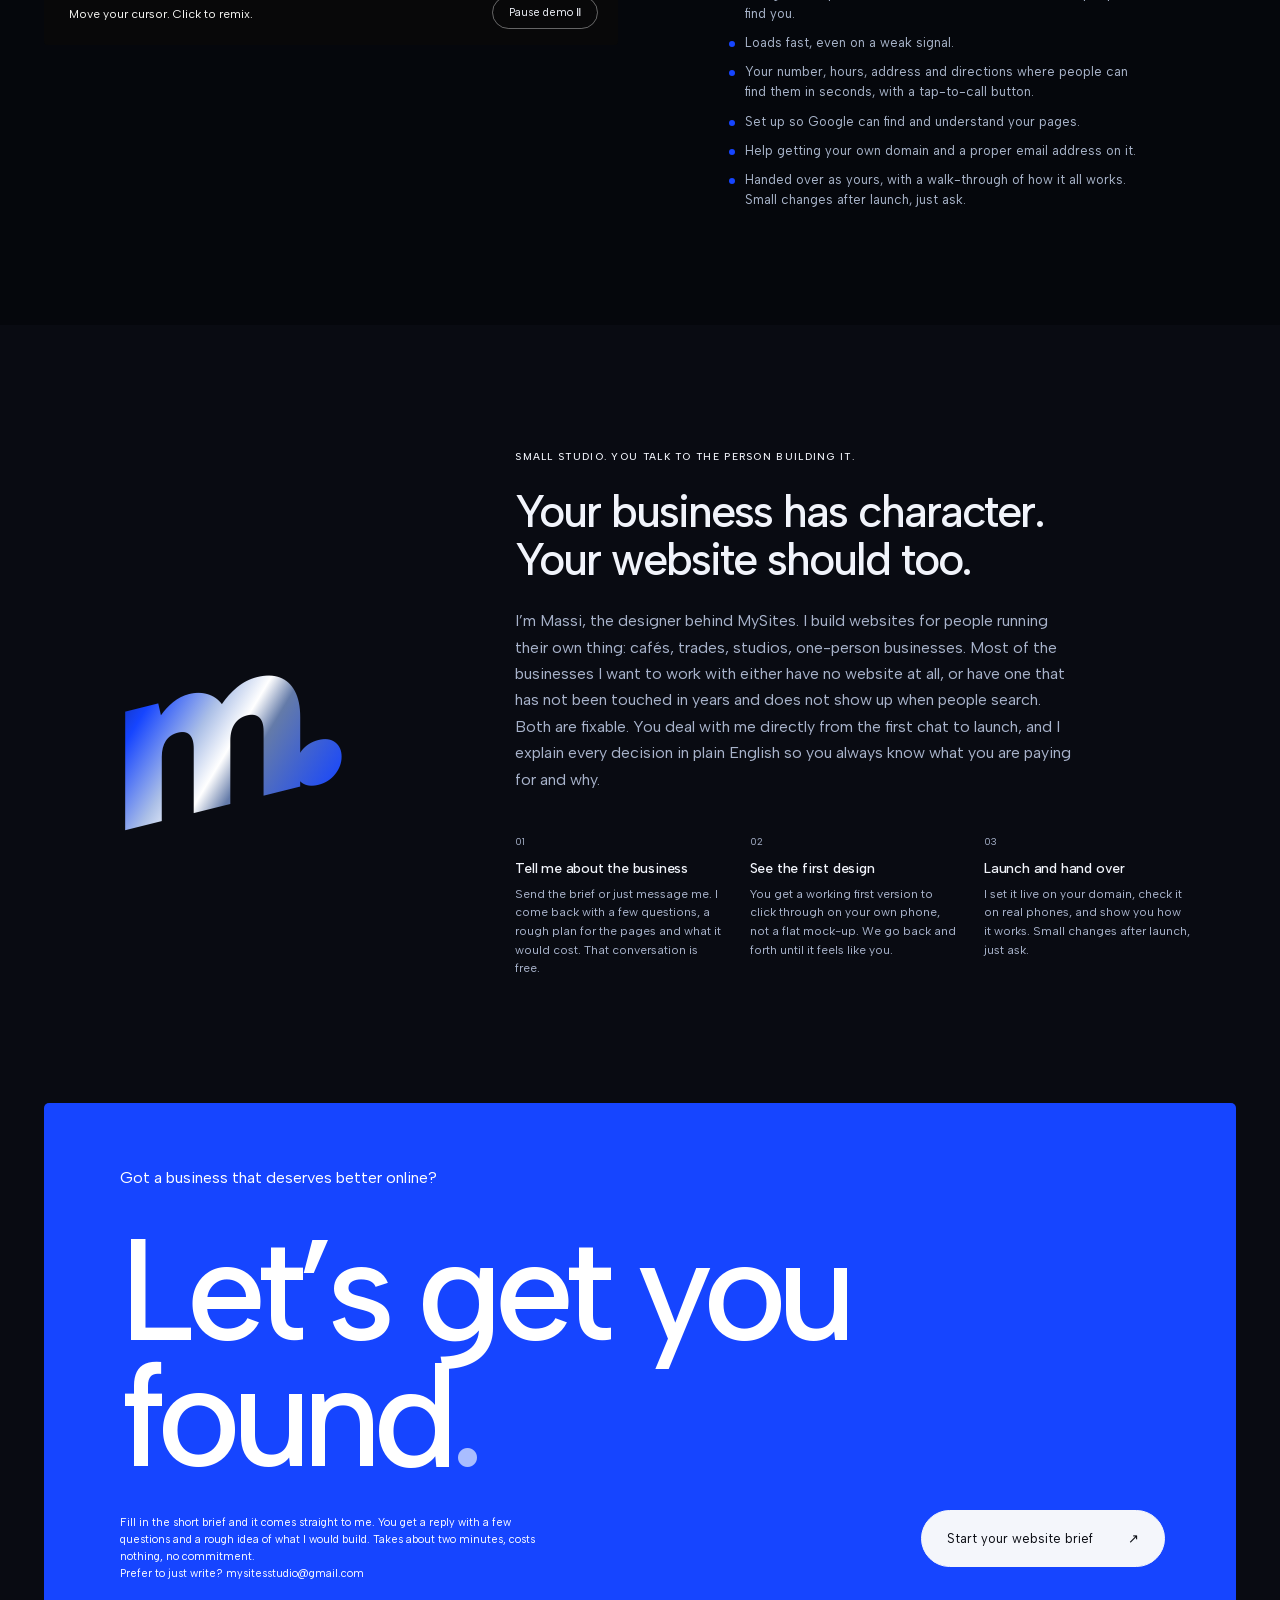
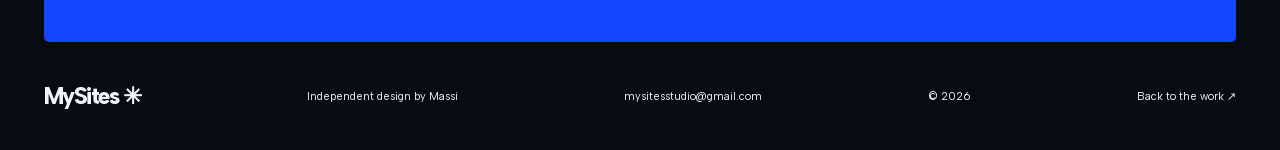
==== commit 91c6276a: "Brand films fill their panels, square corners Co-Authored-By: Claude Fable 5.1 <noreply@anthropic.co" ====
--- a/index.html
+++ b/index.html
@@ -7,7 +7,7 @@
 <meta name="theme-color" content="#090b12">
 <link rel="icon" href="data:image/svg+xml,%3Csvg xmlns='http://www.w3.org/2000/svg' viewBox='0 0 64 64'%3E%3Crect width='64' height='64' rx='12' fill='%23d4ff38'/%3E%3Ctext x='12' y='47' font-size='45' font-family='Arial' font-weight='bold'%3Em%3C/text%3E%3C/svg%3E">
 <link rel="preload" as="image" href="assets/mysites-chrome-gpt.png">
-<link rel="stylesheet" href="assets/vendor/lenis.css"><link rel="stylesheet" href="style.css?v=39">
+<link rel="stylesheet" href="assets/vendor/lenis.css"><link rel="stylesheet" href="style.css?v=40">
 </head>
 <body>
 <a class="skip" href="#work">Skip to work</a>
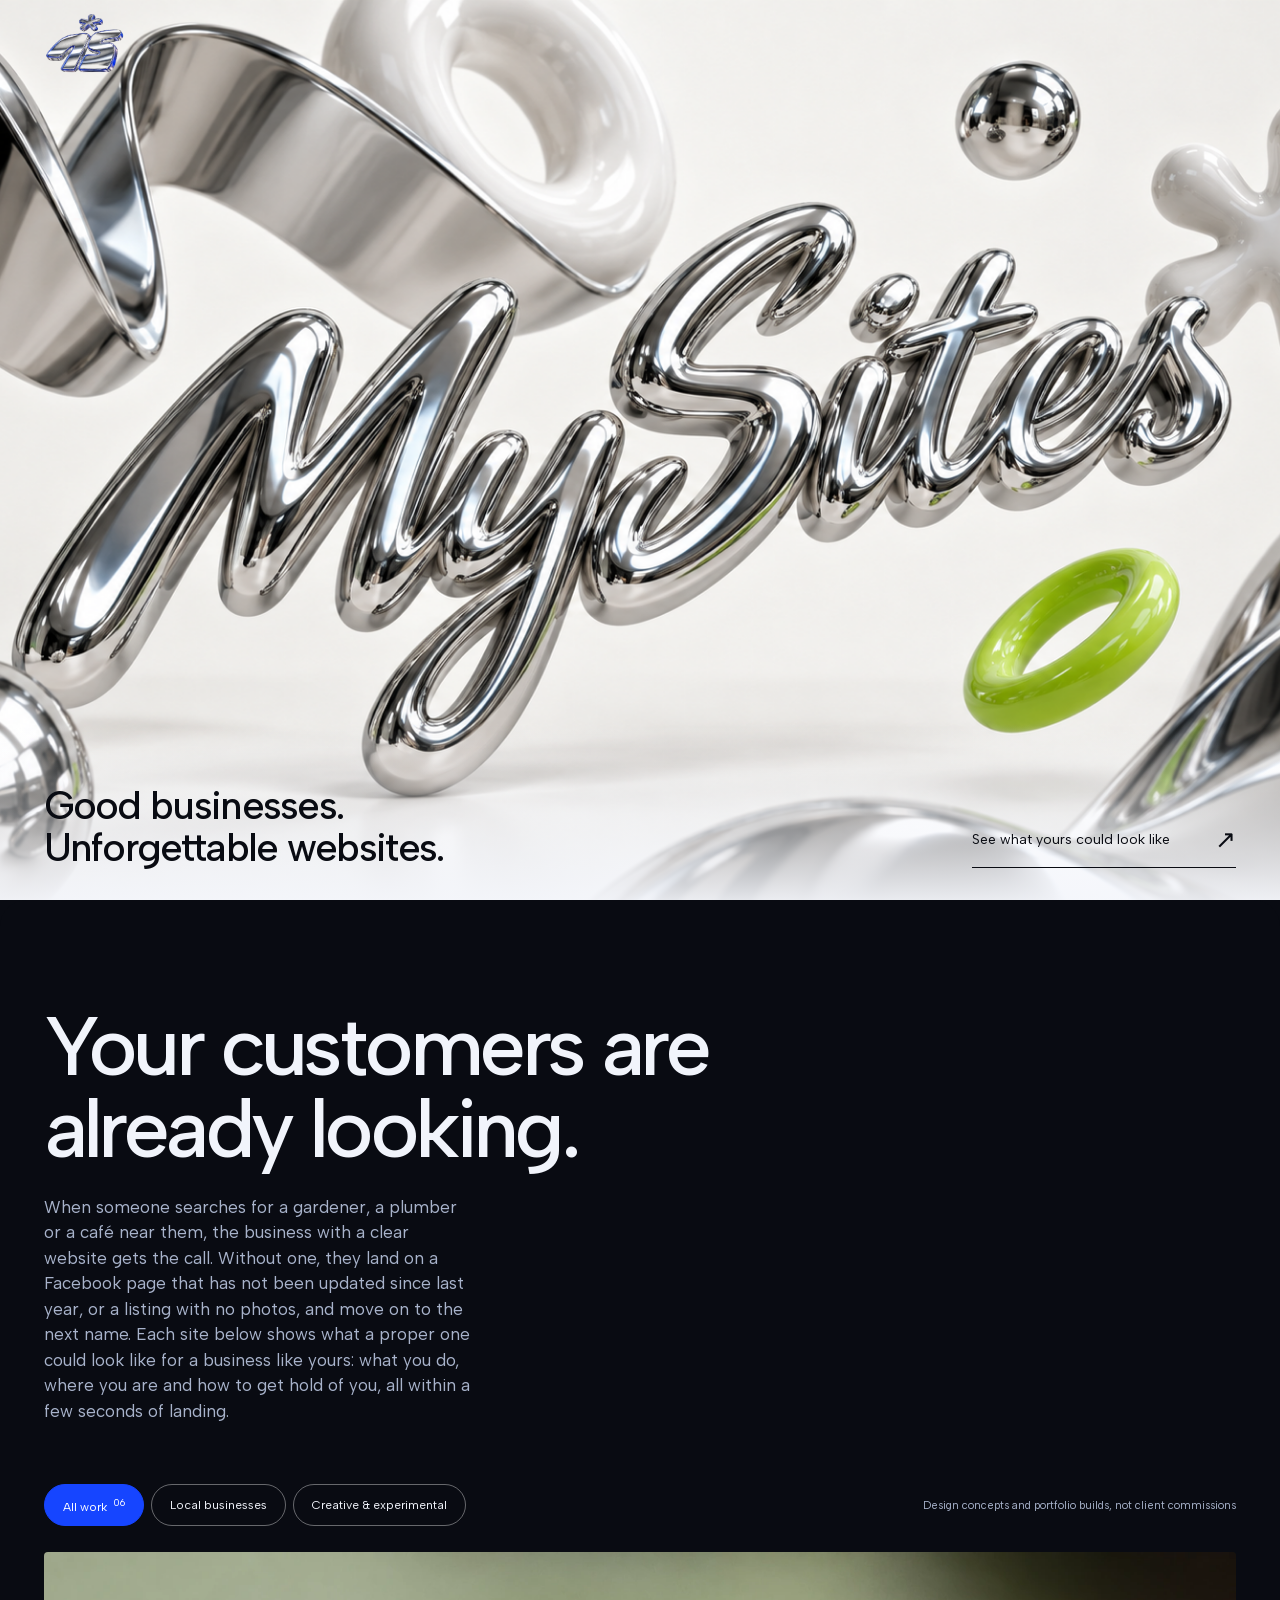
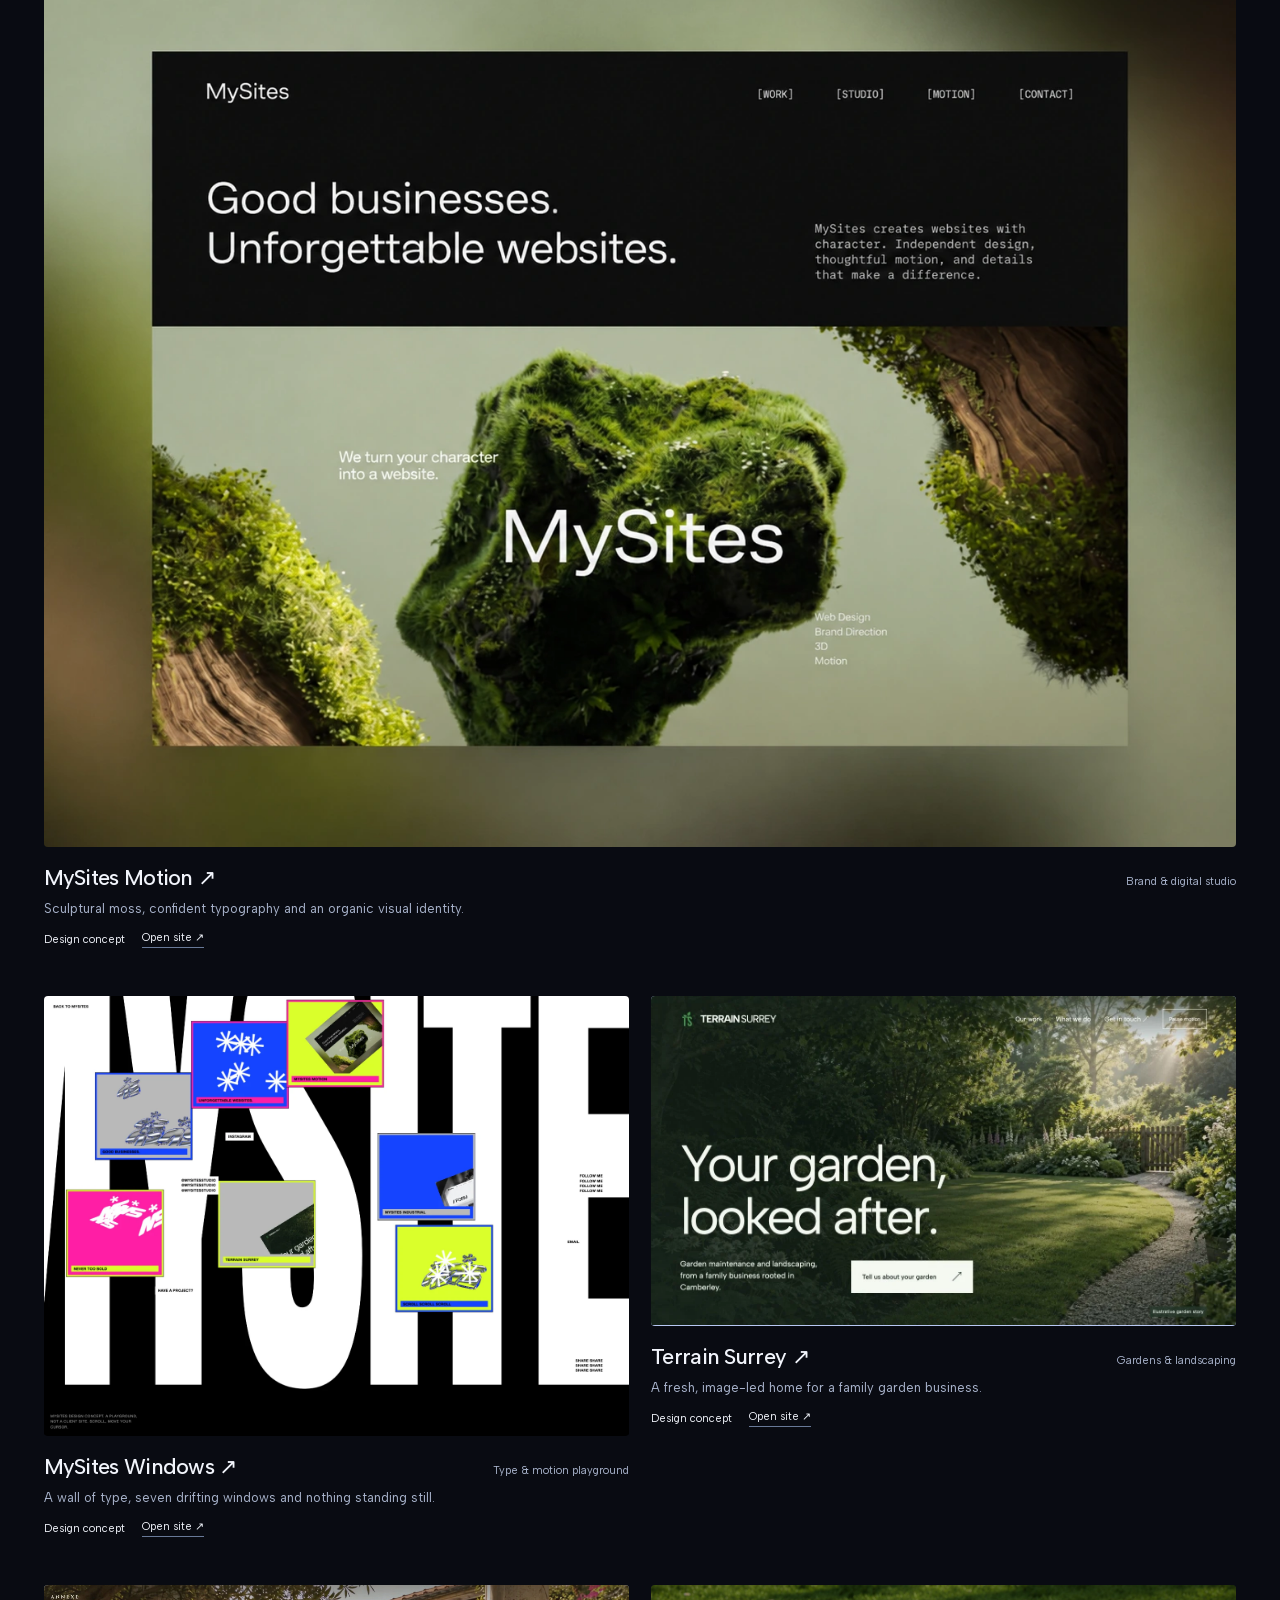
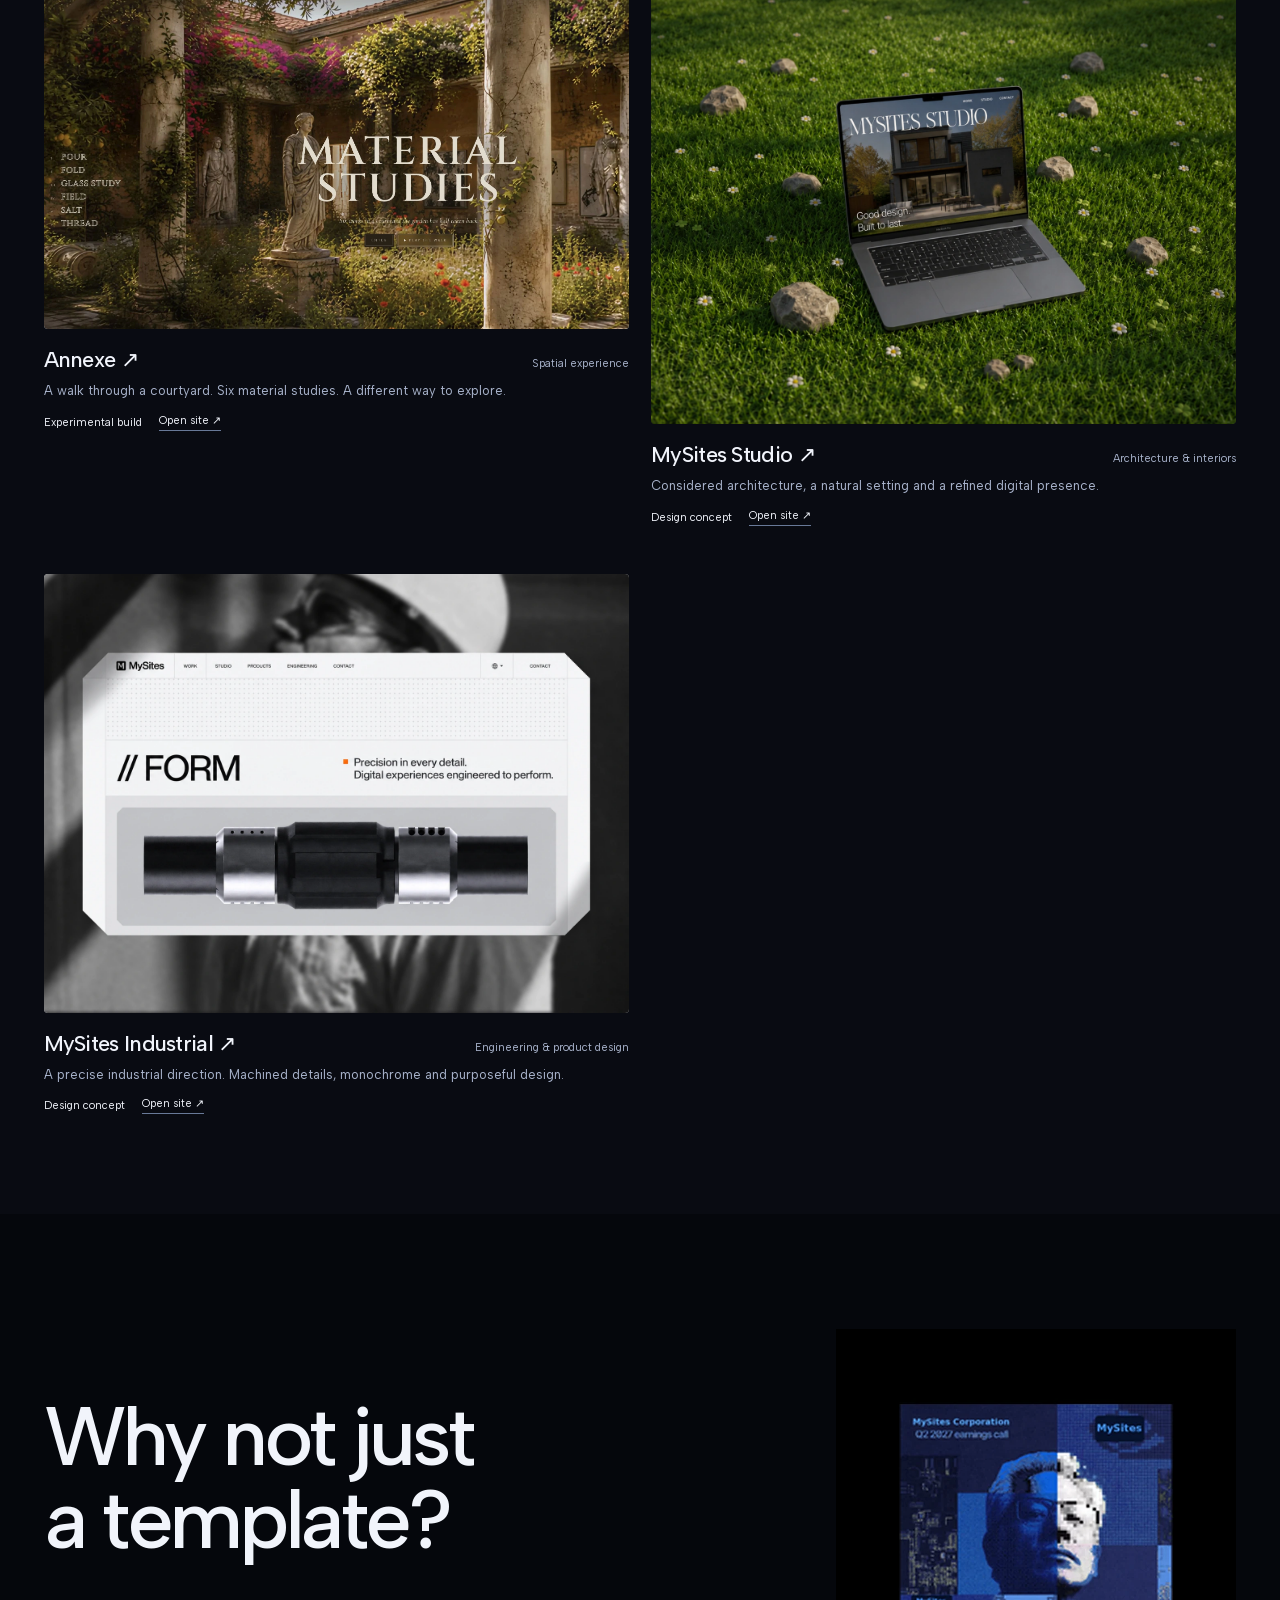
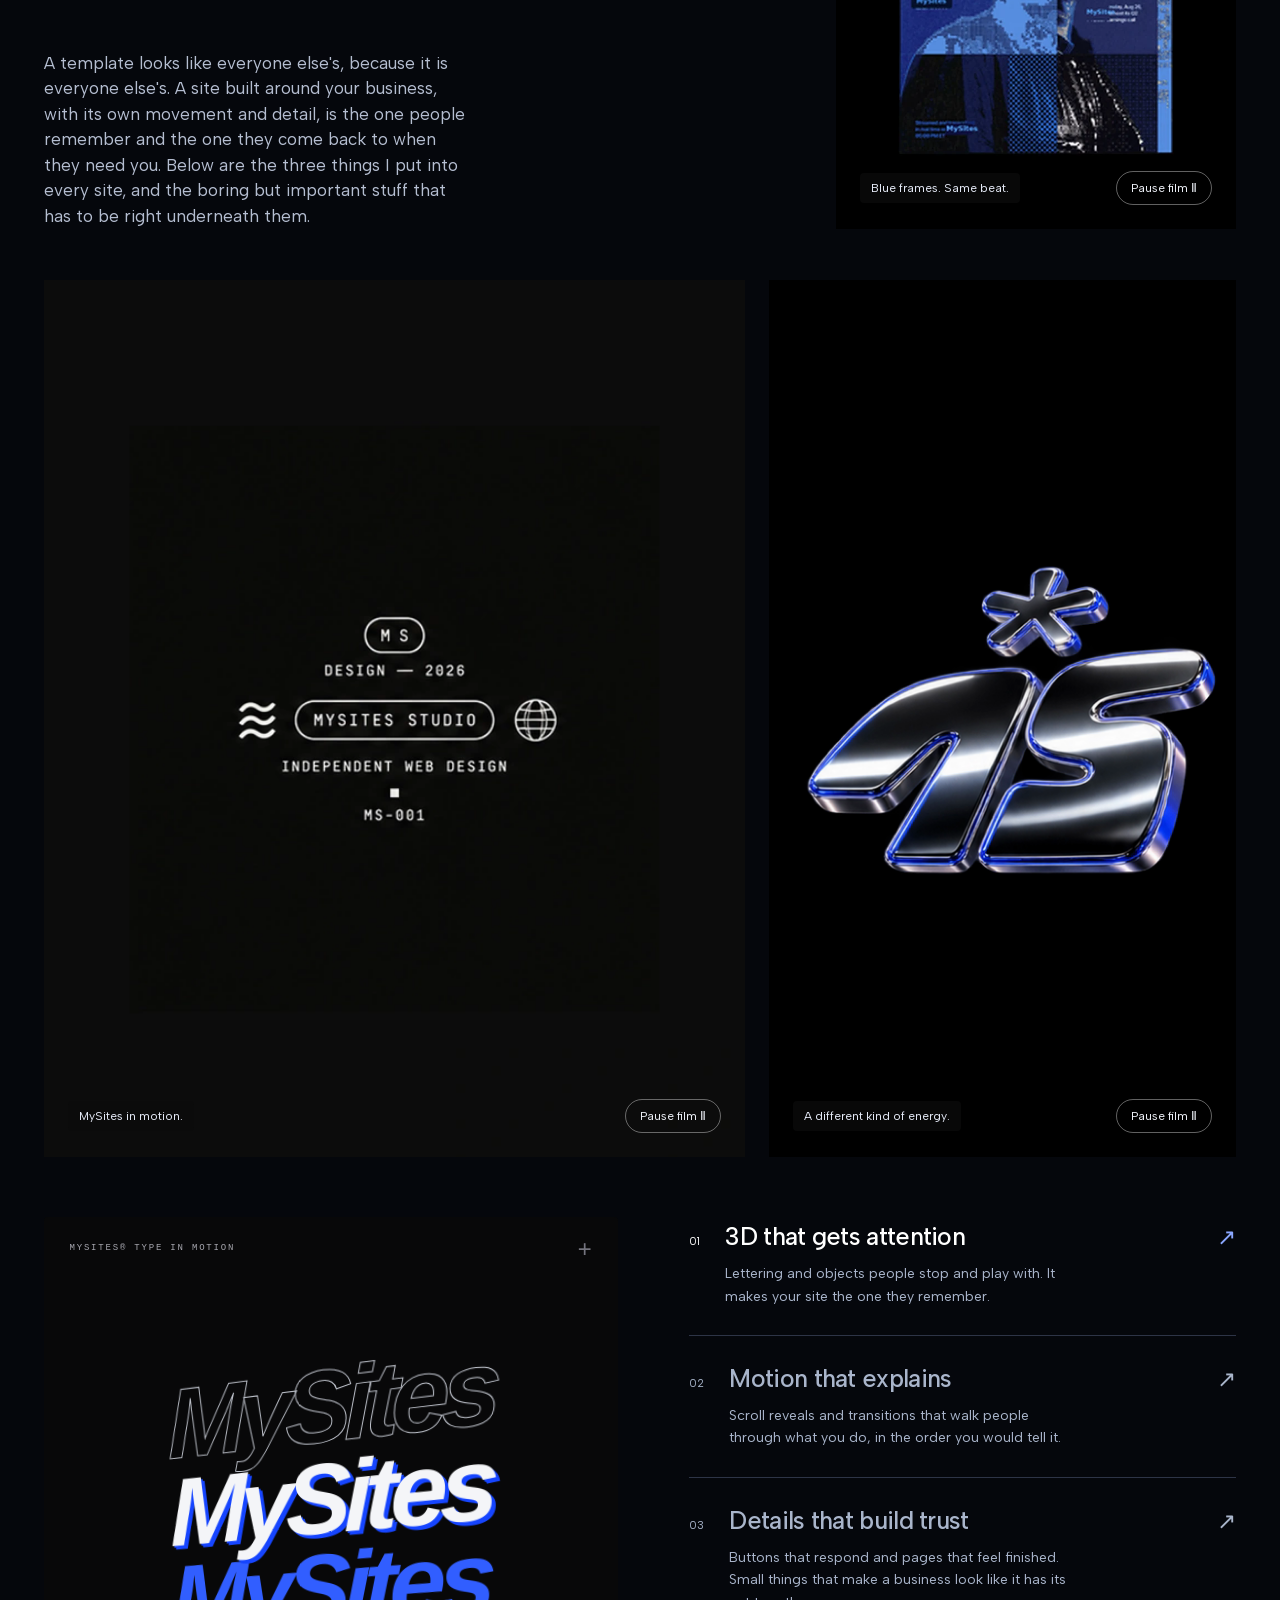
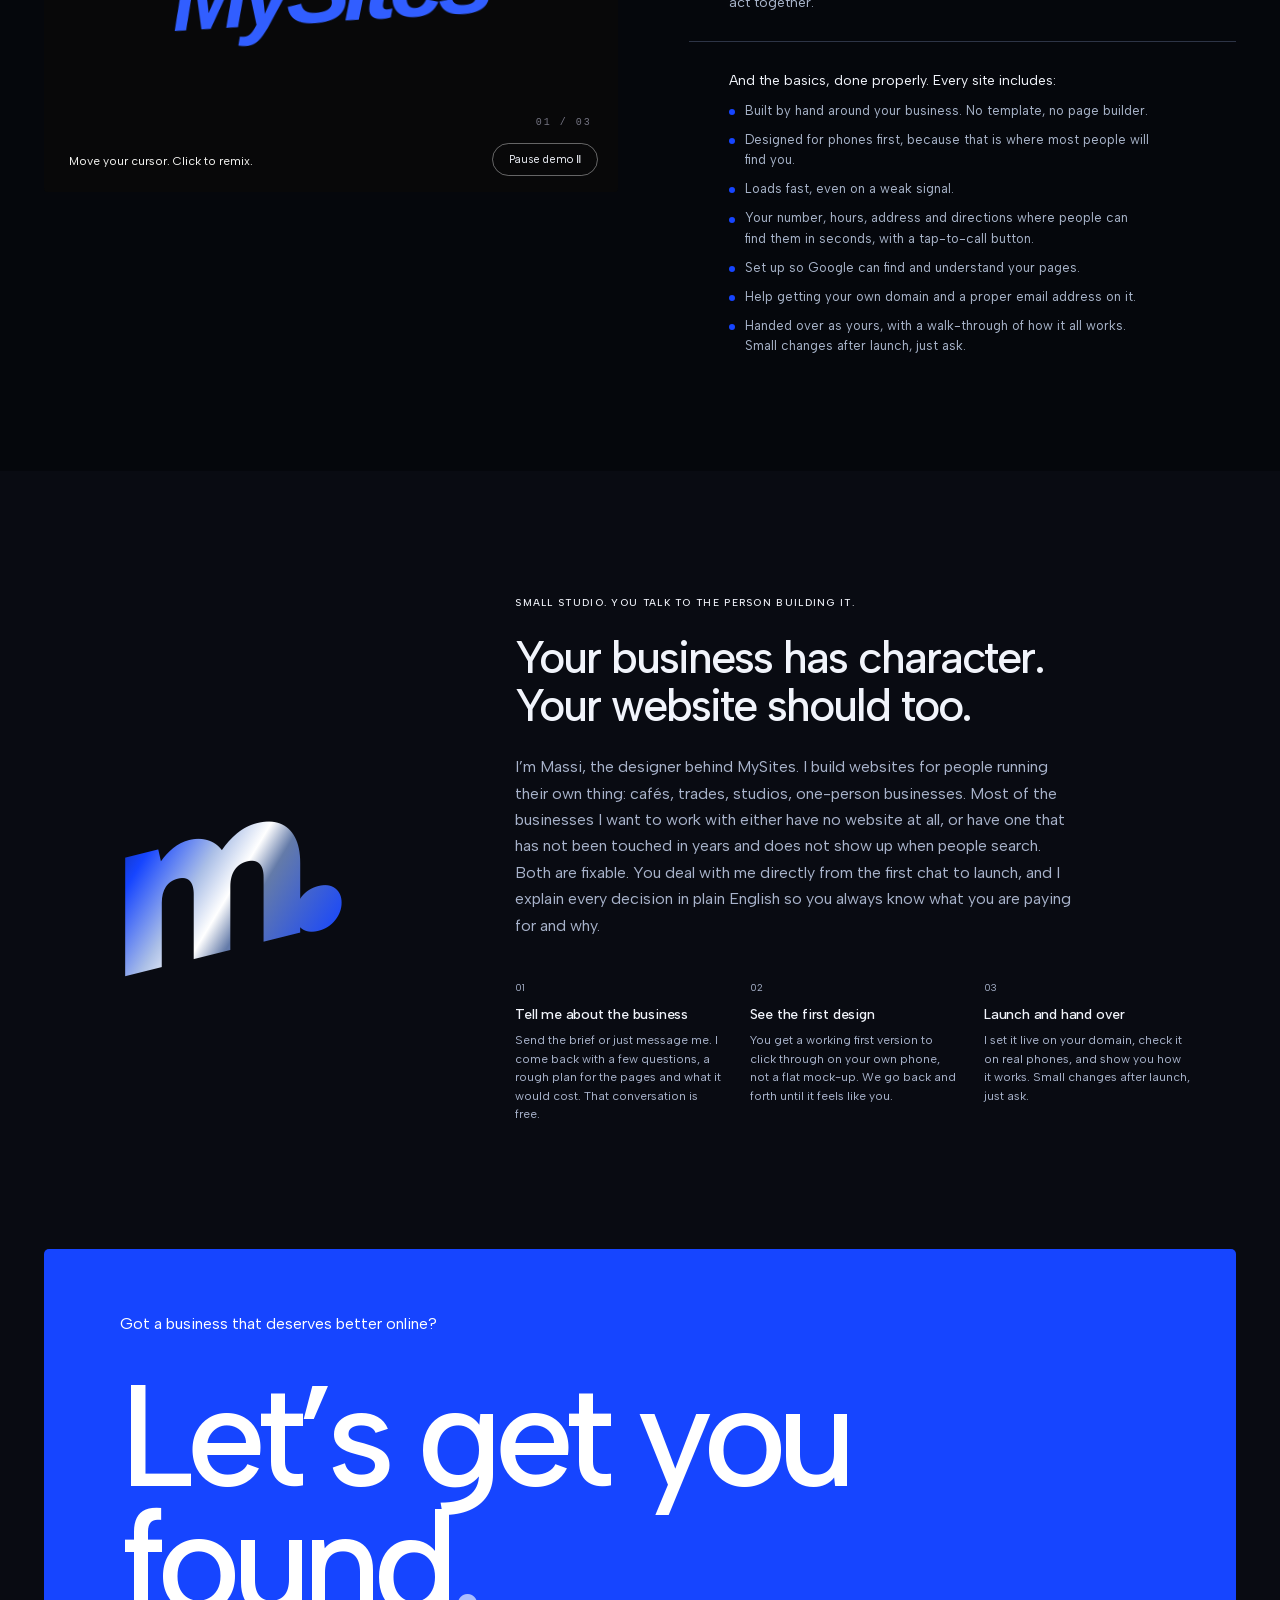
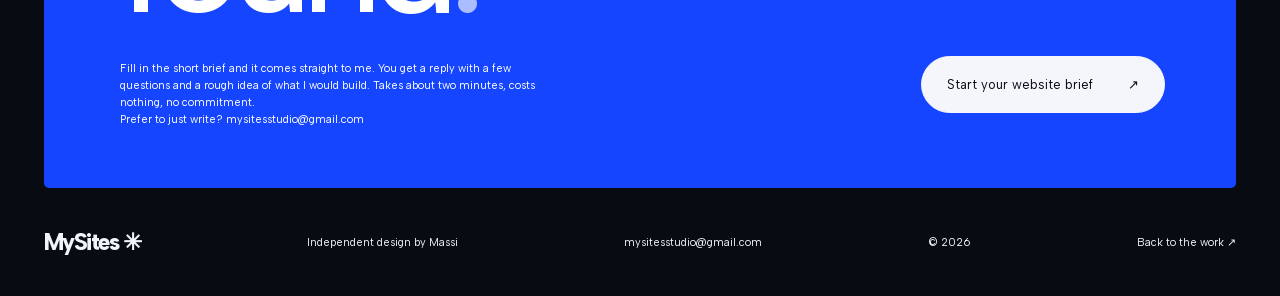
==== commit 32fc9adc: "Larger monochrome ident, montage at 90 percent speed Co-Authored-By: Claude Fable 5.1 <noreply@anthr" ====
--- a/index.html
+++ b/index.html
@@ -7,7 +7,7 @@
 <meta name="theme-color" content="#090b12">
 <link rel="icon" href="data:image/svg+xml,%3Csvg xmlns='http://www.w3.org/2000/svg' viewBox='0 0 64 64'%3E%3Crect width='64' height='64' rx='12' fill='%23d4ff38'/%3E%3Ctext x='12' y='47' font-size='45' font-family='Arial' font-weight='bold'%3Em%3C/text%3E%3C/svg%3E">
 <link rel="preload" as="image" href="assets/mysites-chrome-gpt.png">
-<link rel="stylesheet" href="assets/vendor/lenis.css"><link rel="stylesheet" href="style.css?v=40">
+<link rel="stylesheet" href="assets/vendor/lenis.css"><link rel="stylesheet" href="style.css?v=41">
 </head>
 <body>
 <a class="skip" href="#work">Skip to work</a>
@@ -47,5 +47,5 @@
 <dialog id="brief-dialog" aria-labelledby="brief-title"><form id="brief-form"><div class="dialog-top"><p class="kicker">YOUR PROJECT BRIEF</p><button type="button" id="close-brief" aria-label="Close project brief">×</button></div><h2 id="brief-title">Tell me about it.</h2><p class="brief-note">This opens an email to mysitesstudio@gmail.com with your answers filled in. Nothing is stored on this site.</p><label for="business">Business name</label><input id="business" name="business" required maxlength="120" autocomplete="organization"><label for="service">What do you need?</label><select id="service" name="service"><option>A first website</option><option>A website refresh</option><option>A portfolio or creative site</option><option>3D and animation</option></select><label for="details">A little about your project</label><textarea id="details" name="details" required maxlength="3000" rows="4" placeholder="What do you do, and what should the website get people to do? Call, book, visit, order?"></textarea><button class="save-brief" type="submit">Email your brief ↗</button><p id="brief-status" role="status"></p></form></dialog>
 
 <script src="identity.js?v=1" defer></script><script type="module" src="scroll.js?v=2"></script>
-<script src="main.js?v=19" defer></script><script type="module" src="hero.js?v=12"></script>
+<script src="main.js?v=20" defer></script><script type="module" src="hero.js?v=12"></script>
 </body></html>
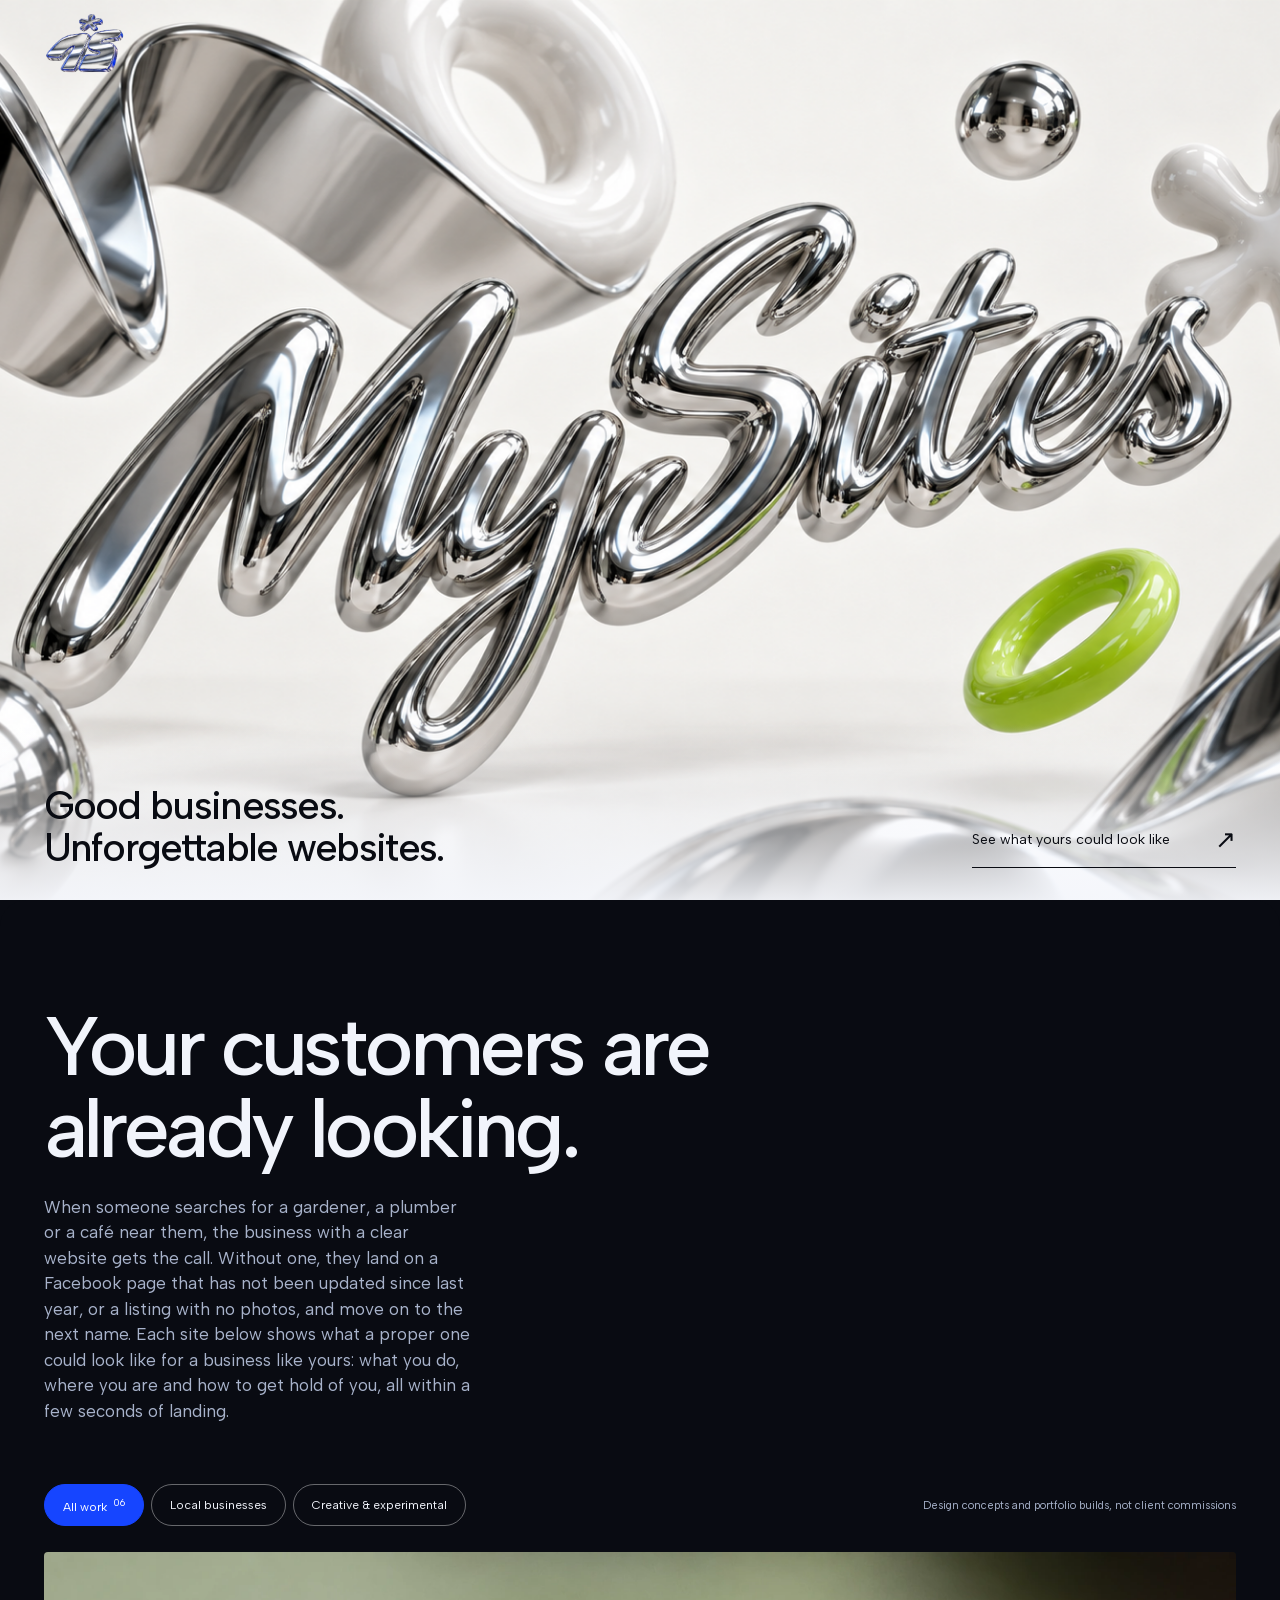
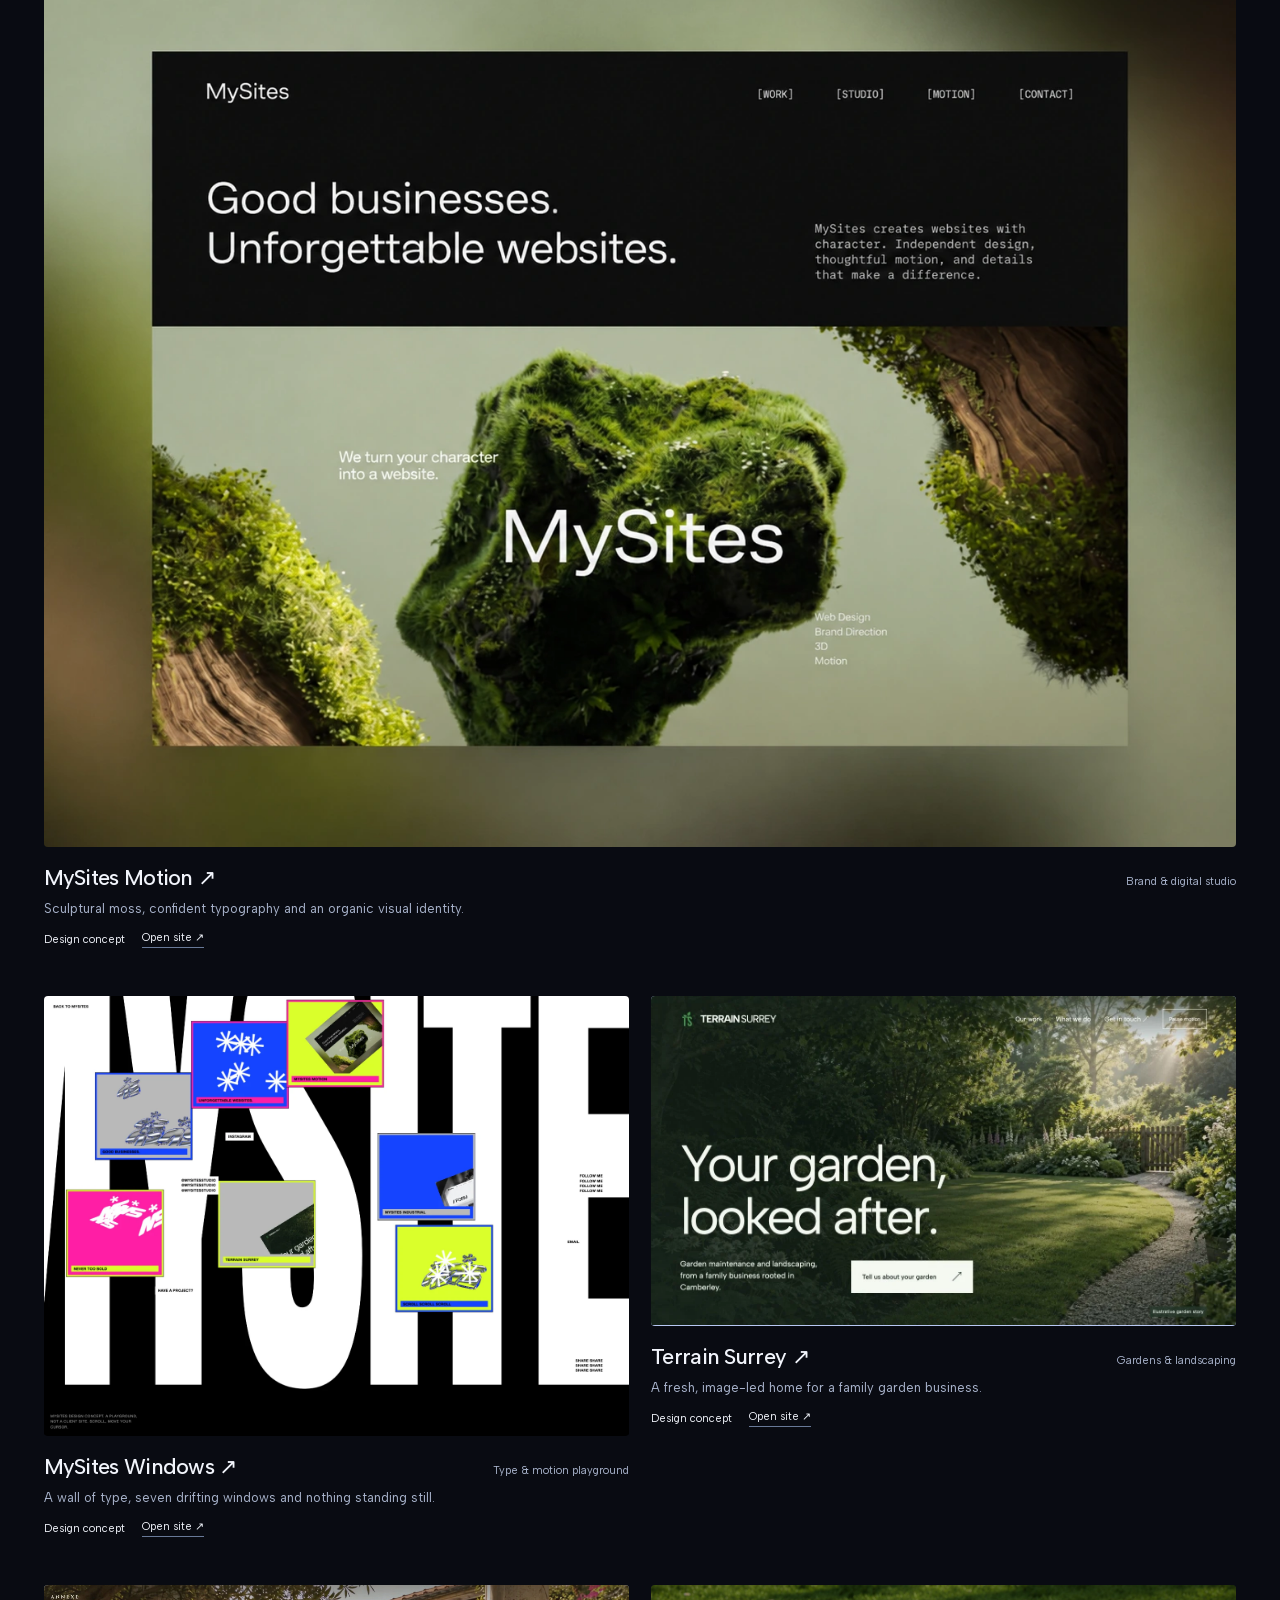
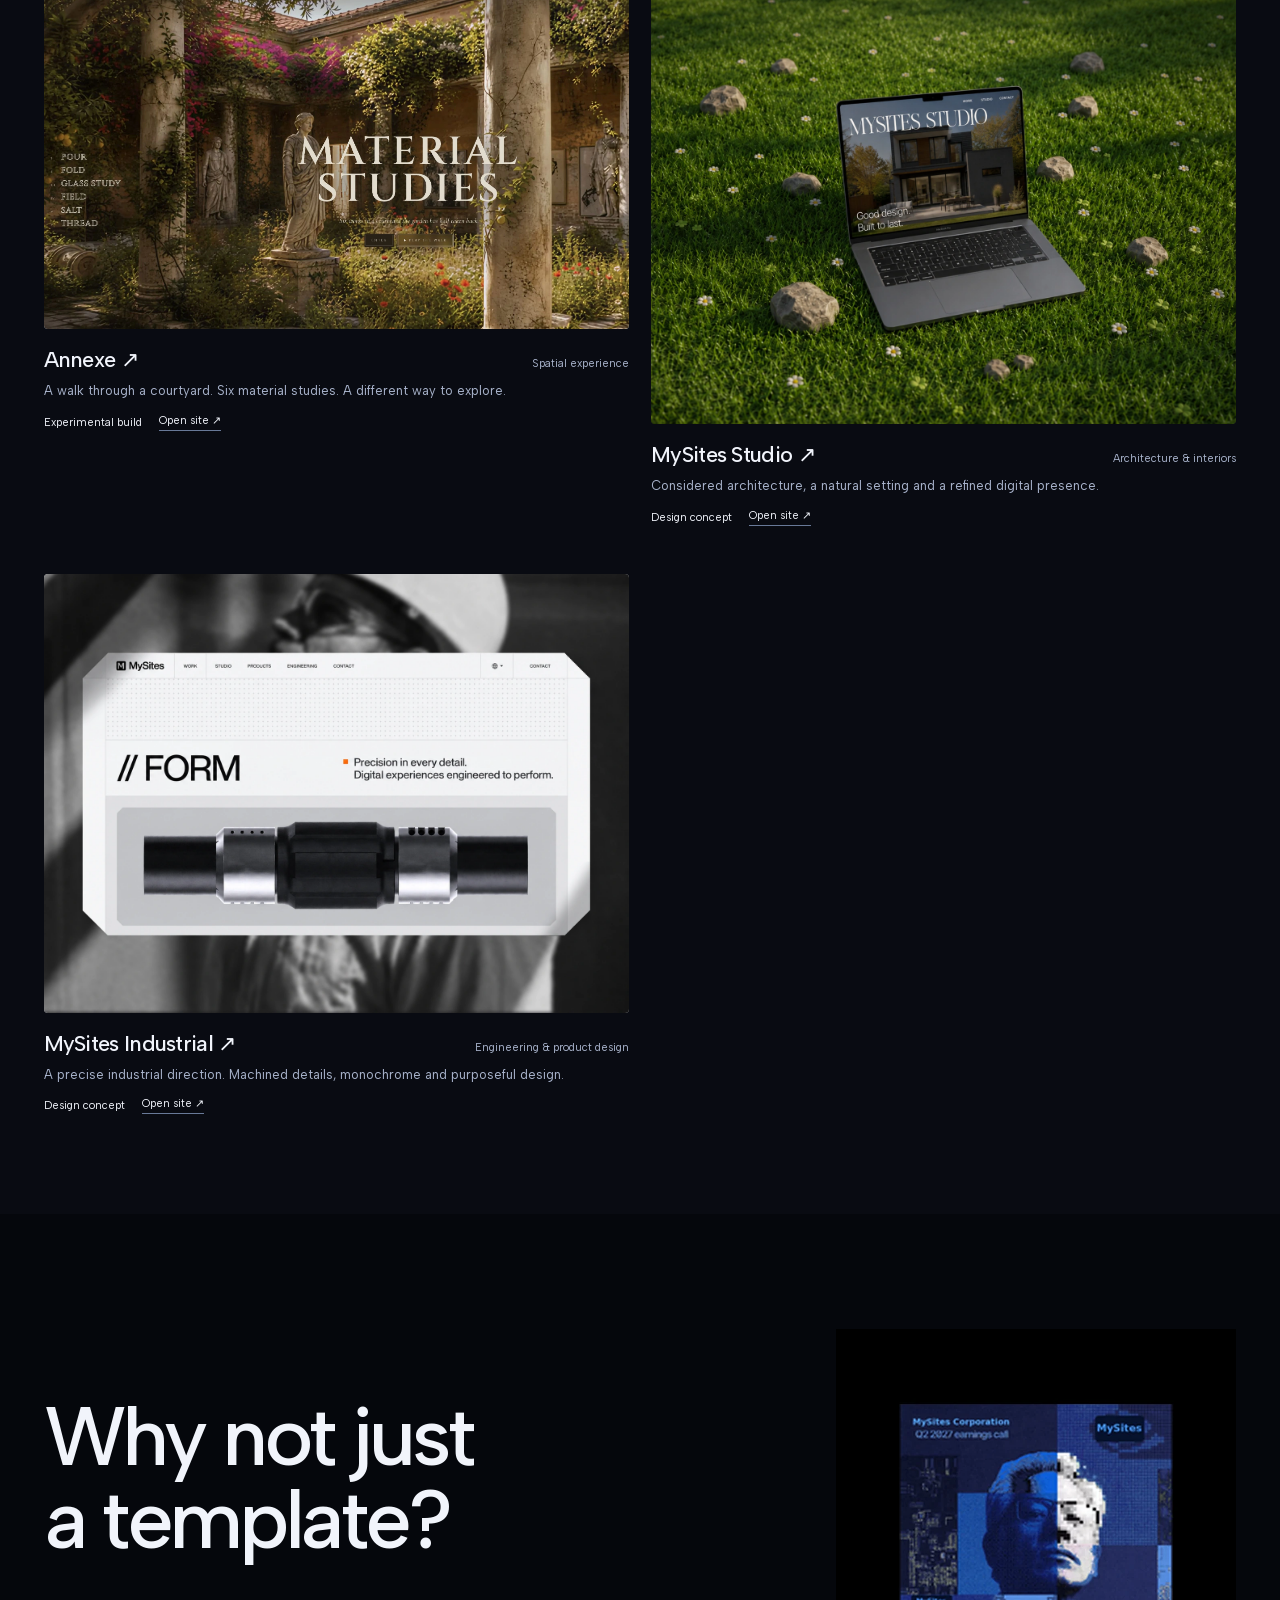
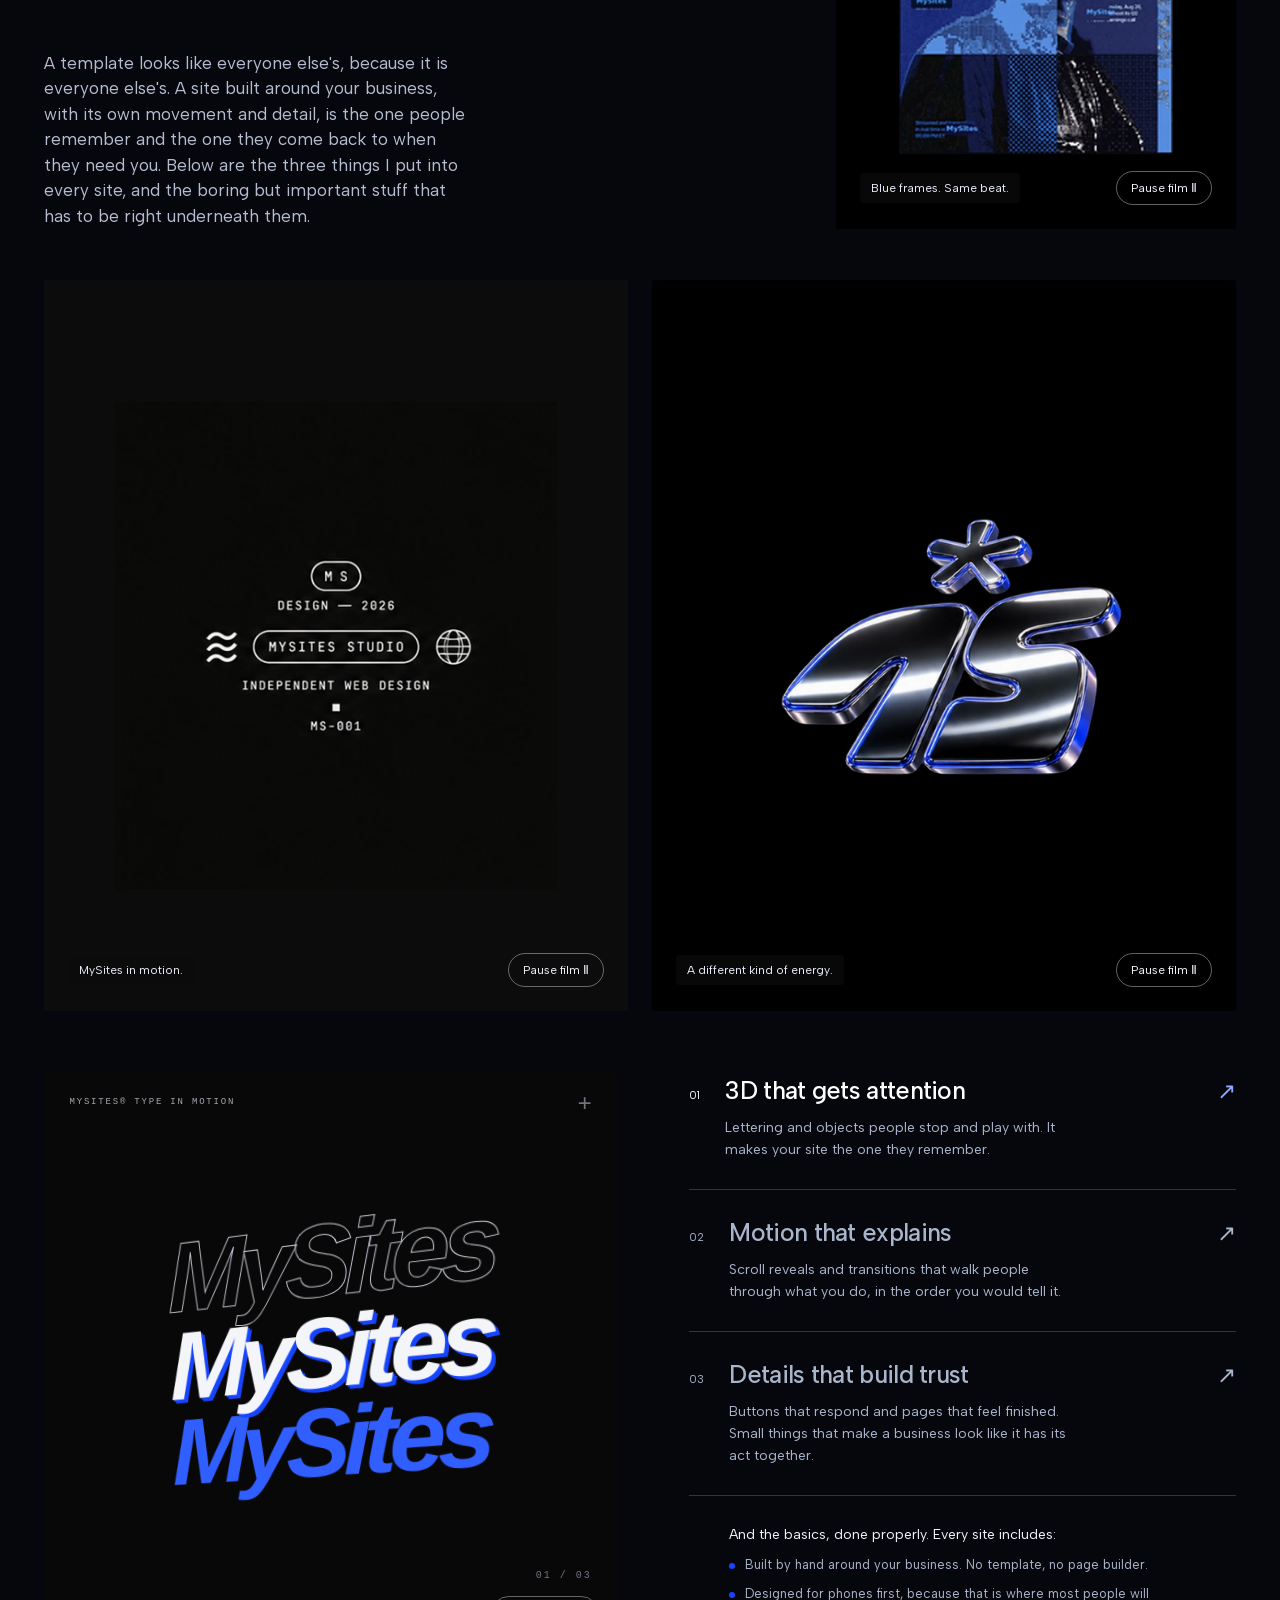
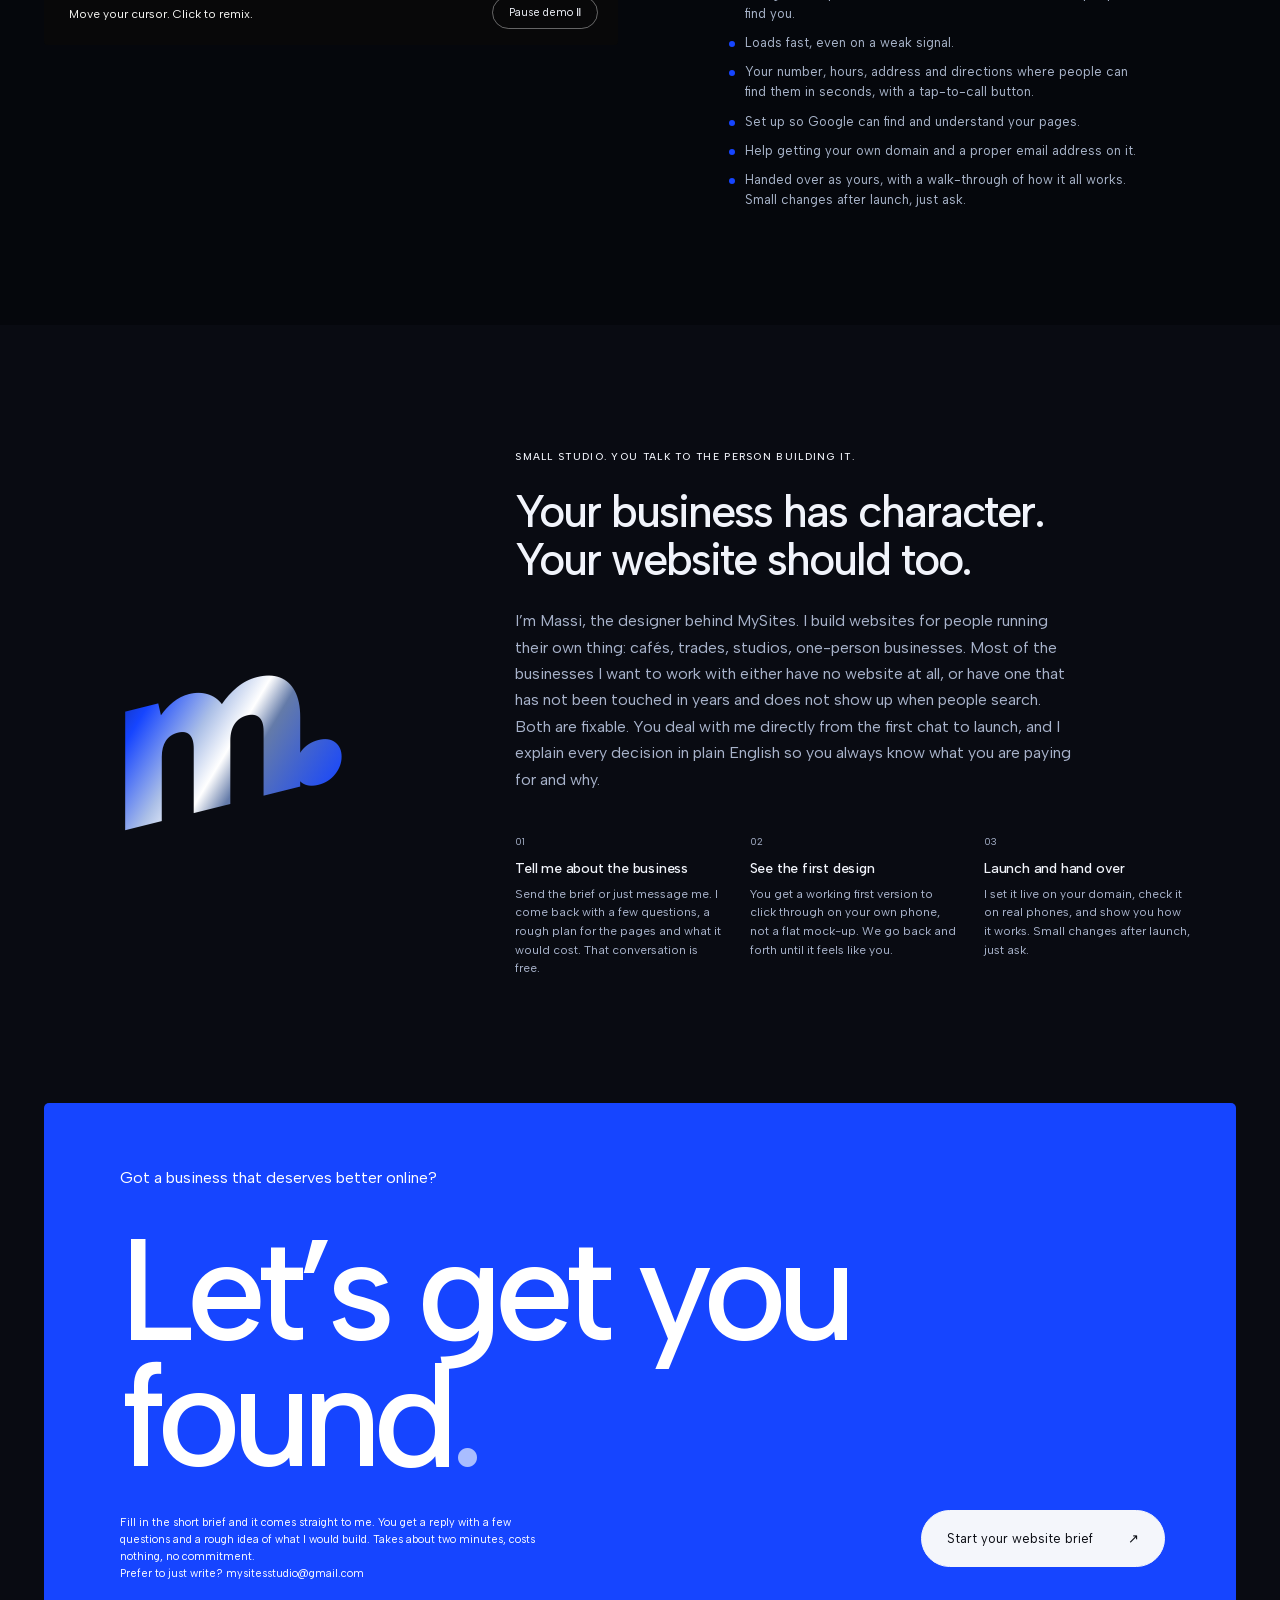
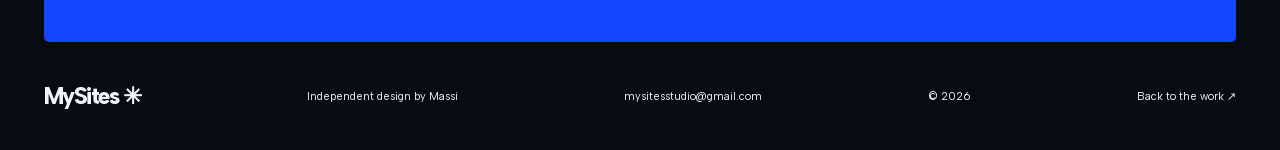
==== commit 8b546ffd: "Revert ident size change, keep montage speed Co-Authored-By: Claude Fable 5.1 <noreply@anthropic.com" ====
--- a/index.html
+++ b/index.html
@@ -7,7 +7,7 @@
 <meta name="theme-color" content="#090b12">
 <link rel="icon" href="data:image/svg+xml,%3Csvg xmlns='http://www.w3.org/2000/svg' viewBox='0 0 64 64'%3E%3Crect width='64' height='64' rx='12' fill='%23d4ff38'/%3E%3Ctext x='12' y='47' font-size='45' font-family='Arial' font-weight='bold'%3Em%3C/text%3E%3C/svg%3E">
 <link rel="preload" as="image" href="assets/mysites-chrome-gpt.png">
-<link rel="stylesheet" href="assets/vendor/lenis.css"><link rel="stylesheet" href="style.css?v=41">
+<link rel="stylesheet" href="assets/vendor/lenis.css"><link rel="stylesheet" href="style.css?v=42">
 </head>
 <body>
 <a class="skip" href="#work">Skip to work</a>
